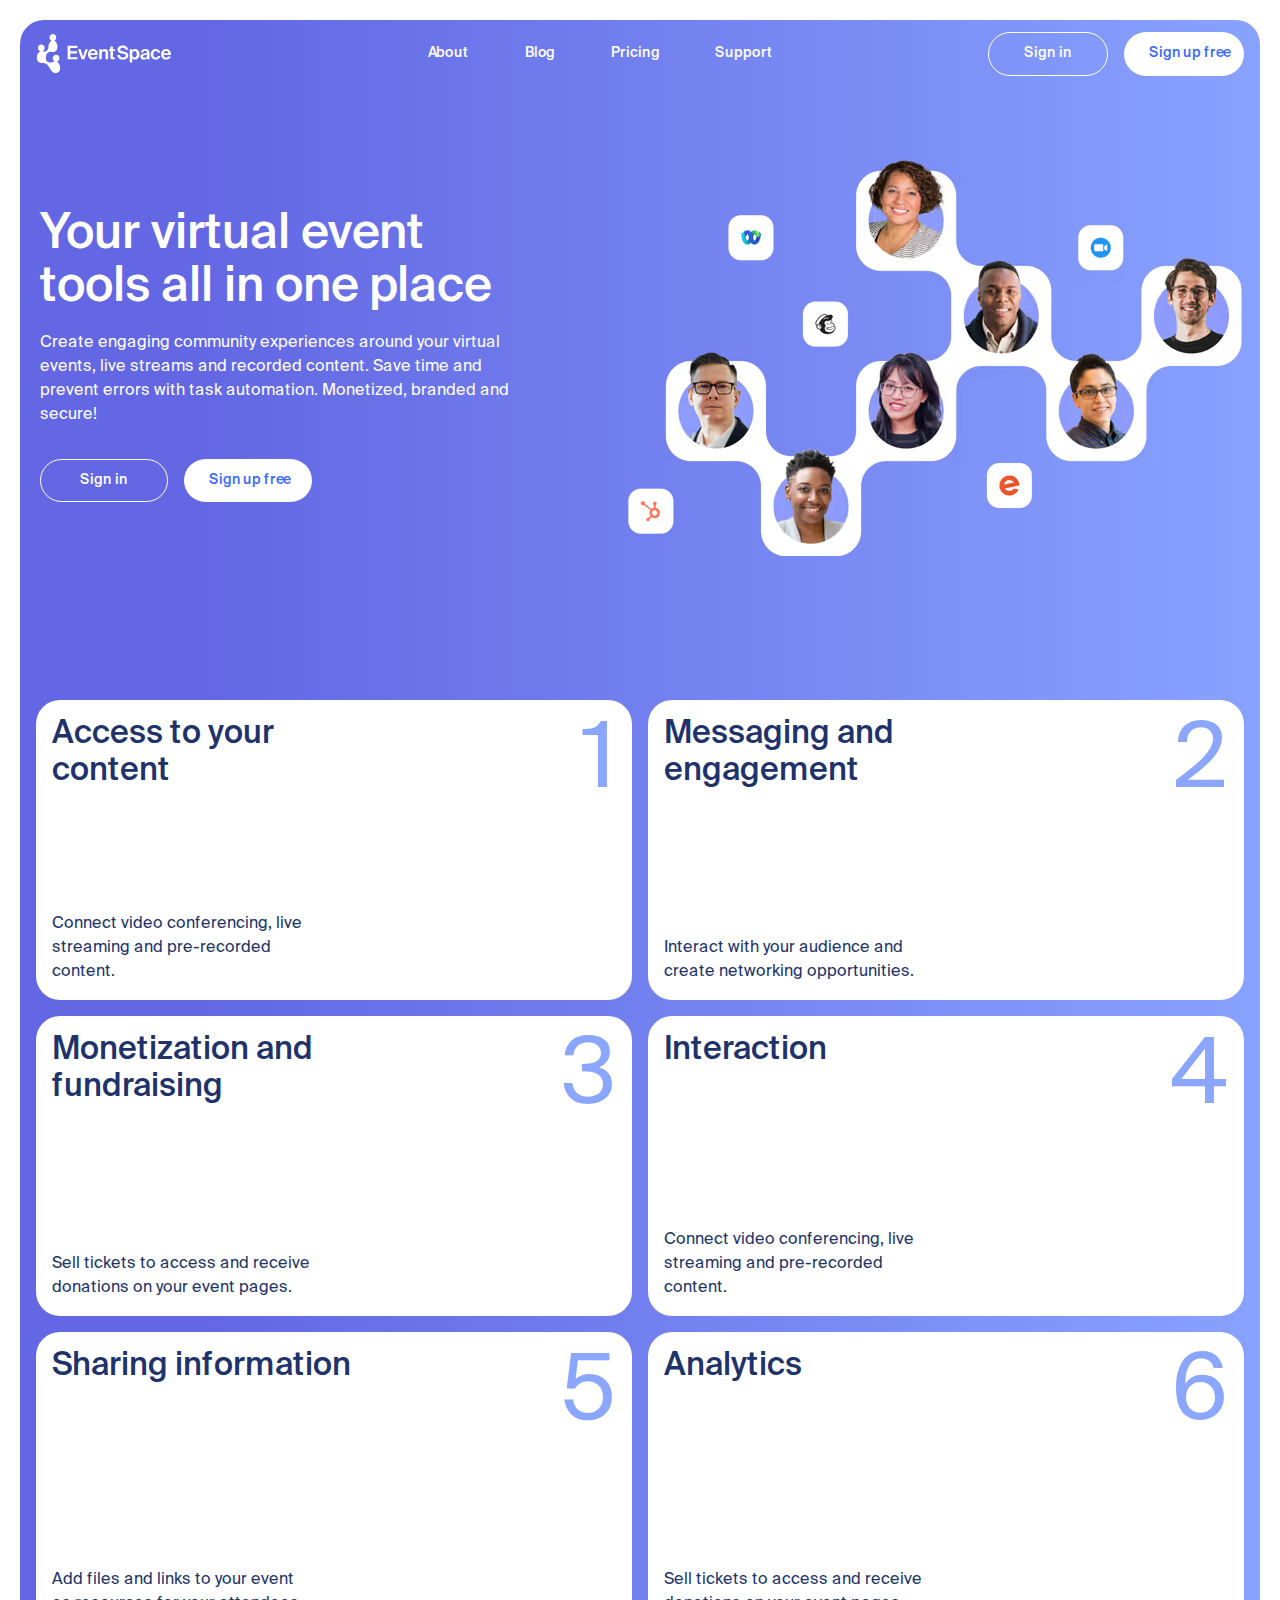
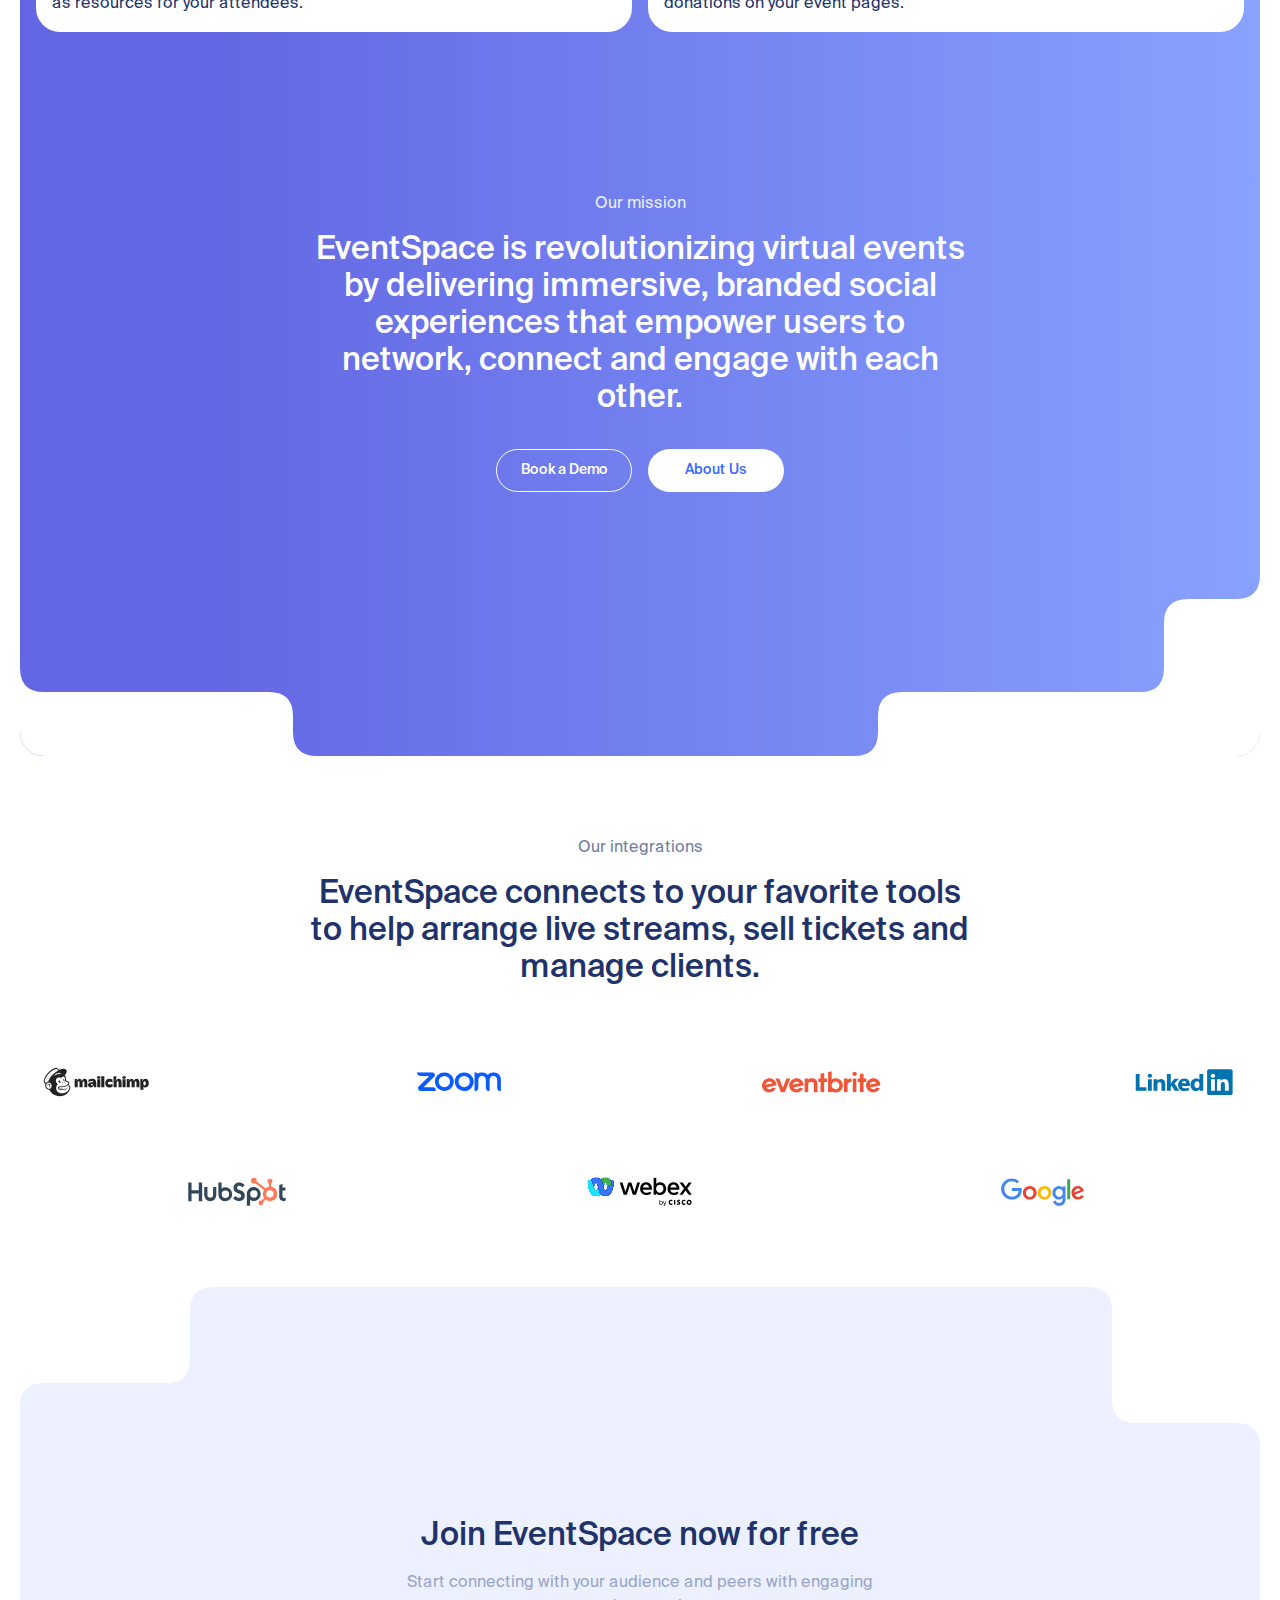
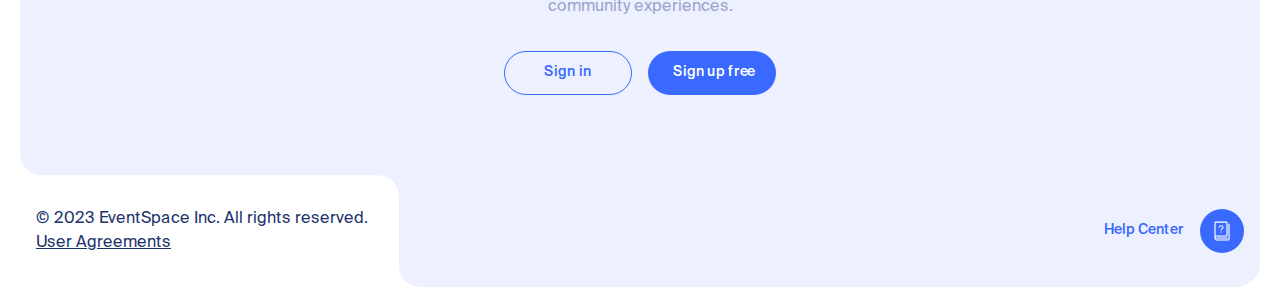
==== index.html @ 773ed02d "fixes home page" ====
<!DOCTYPE html><html lang="en"><head><meta charset="UTF-8"><meta name="viewport" content="width=device-width,initial-scale=1"><link rel="stylesheet" href="./style.css"><title>EventSpace</title></head><body><div class="md:p-5"><div data-burger="true" class="fixed left-0 top-0 hidden h-full w-full flex-col overflow-auto bg-bg-white"><div class="flex shrink-0 items-center justify-between p-4"><img src="../assets/logo-blue-Y3JVB7RA.svg?url" alt="EventSpace" class="w-[8.5rem]"><div class="cursor-pointer p-1" data-close-burger="true"><img src="../assets/close-5PEPI26M.svg?url" alt="Close menu" class="h-6 w-6"></div></div><div class="flex grow flex-col items-center justify-center gap-12 px-4 py-10"><a href="/about" class="h3">About</a><a href="https://blog.eventspace.com/" class="h3">Blog</a><div class="h3">Pricing</div><a href="https://support.eventspace.com/" class="h3">Support</a></div><div class="flex flex-col items-center gap-6 px-4 py-8"><div class="text-center"><div>© 2023 EventSpace Inc. All rights reserved.</div><a href="/termsofservice" class="link">User Agreements</a></div><a href="https://support.eventspace.com/" class="button flex cursor-pointer items-center gap-4 text-accent hover:text-accent-hovered active:text-accent-pressed"><div>Help Center</div><div class="rounded-full bg-current p-3"><img src="../assets/book-OK4VGLYW.svg?url" alt="Book Icon" class="h-5 w-5"></div></a></div></div><div class="overflow-hidden md:rounded-3xl"><div class="home-gradient md:pt-3"><div class="flex items-center justify-between p-4 md:py-0"><a href="/" class="mr-10 shrink-0"><img src="../assets/logo-NUBNZXGK.svg?url" alt="EventSpace" class="w-[8.5rem]"></a><div class="cursor-pointer p-1 md:hidden" data-open-burger="true"><svg xmlns="http://www.w3.org/2000/svg" fill="none" viewBox="0 0 24 24" class="h-6 w-6 text-text-contrast"><path fill="currentColor" d="M21 4.5H3V6h18V4.5ZM21 18H3v1.5h18V18Zm0-6.75H3v1.5h18v-1.5Z"></path></svg></div><div class="m-auto hidden items-center gap-10 md:flex"><a href="/about" class="button block cursor-pointer p-2 transition-colors text-text-contrast hover:text-text-contrast-hovered">About</a><a href="https://blog.eventspace.com/" class="button block cursor-pointer p-2 transition-colors text-text-contrast hover:text-text-contrast-hovered">Blog</a><a class="button block cursor-pointer p-2 transition-colors text-text-contrast hover:text-text-contrast-hovered">Pricing</a><a href="https://support.eventspace.com/" class="button block cursor-pointer p-2 transition-colors text-text-contrast hover:text-text-contrast-hovered">Support</a></div><div class="ml-auto hidden gap-4 sm:ml-0 md:flex"><a href="/auth/sign_in" class="button inline-block cursor-pointer whitespace-nowrap rounded-full border border-solid px-6 py-3 text-center transition-colors border-bg-white text-text-contrast hover:bg-bg-blue-hovered hover:text-accent-hovered active:bg-bg-blue-light w-[120px]"><span>Sign in</span></a><a href="/auth/sign_up" class="button inline-block cursor-pointer whitespace-nowrap rounded-full border border-solid px-6 py-3 text-center transition-colors border-transparent bg-text-contrast text-accent hover:bg-bg-blue-hovered hover:text-accent-hovered active:bg-bg-blue-light w-[120px]"><span>Sign up free</span></a></div></div><div class="lg:jus mb-16 mt-8 flex flex-col-reverse justify-between gap-8 md:mb-16 md:mt-20 md:flex-row md:items-center md:gap-4 xl:justify-center xl:gap-12 xl:px-[7.5rem]"><div class="w-full shrink-0 space-y-8 px-4 sm:w-[38rem] md:w-[31rem] md:pl-5 md:pr-0 lg:w-[32.25rem]"><div class="space-y-4 text-text-contrast"><h1 class="h1">Your virtual event tools all in one place</h1><div>Create engaging community experiences around your virtual events, live streams and recorded content. Save time and prevent errors with task automation. Monetized, branded and secure!</div></div><div class="flex gap-4"><a href="/auth/sign_in" class="button inline-block cursor-pointer whitespace-nowrap rounded-full border border-solid px-6 py-3 text-center transition-colors border-bg-white text-text-contrast hover:bg-bg-blue-hovered hover:text-accent-hovered active:bg-bg-blue-light w-32"><span>Sign in</span></a><a href="/auth/sign_up" class="button inline-block cursor-pointer whitespace-nowrap rounded-full border border-solid px-6 py-3 text-center transition-colors border-transparent bg-text-contrast text-accent hover:bg-bg-blue-hovered hover:text-accent-hovered active:bg-bg-blue-light w-32"><span>Sign up free</span></a></div></div><div class="flex justify-center sm:justify-start sm:px-4 lg:px-0"><picture class="block h-[21.5rem] w-[33.25rem] shrink-0 sm:h-[25rem] sm:w-[38.6rem] md:w-[38.625rem] lg:h-[40rem] lg:w-[61.25rem] lg:shrink-0"><source srcset="../assets/hero.532-RDFWJT5C.avif, ../assets/hero.1064-MDRLAFNH.avif 2x, ../assets/hero.1596-7SMJRAV7.avif 3x" type="image/avif" media="(max-width: 768px)"><source srcset="../assets/hero.618-BKF2PE45.avif, ../assets/hero.1236-H2AKDWWL.avif 2x, ../assets/hero.1854-3YM47U47.avif 3x" type="image/avif" media="(max-width: 1440px)"><source srcset="../assets/hero.989-VUVCHC65.avif, ../assets/hero.1978-QGRTCZ5C.avif 2x, ../assets/hero.2967-PBS33DA3.avif 3x" type="image/avif"><img src="../assets/hero-TVHKFWIS.png" class="h-full w-full object-cover" alt="Home Hero Image"></picture></div></div><div class="flex gap-4 overflow-auto px-4 py-8 md:grid md:grid-cols-features md:py-20 lg:grid-cols-3 xl:m-auto xl:w-[102.5rem]"><div class="flex h-[15rem] w-[20rem] shrink-0 flex-col rounded-3xl bg-bg-white p-4 md:h-[18.75rem] md:w-full"><div class="flex"><h3 class="h3 w-[12.5rem] md:w-[20rem]">Access to your content</h3><div class="ml-auto text-right text-[5rem] leading-[100%] text-bg-blue md:text-[5.75rem]">1</div></div><div class="mt-auto w-[260px] shrink-0 text-text-accent">Connect video conferencing, live streaming and pre-recorded content.</div></div><div class="flex h-[15rem] w-[20rem] shrink-0 flex-col rounded-3xl bg-bg-white p-4 md:h-[18.75rem] md:w-full"><div class="flex"><h3 class="h3 w-[12.5rem] md:w-[20rem]">Messaging and engagement</h3><div class="ml-auto text-right text-[5rem] leading-[100%] text-bg-blue md:text-[5.75rem]">2</div></div><div class="mt-auto w-[260px] shrink-0 text-text-accent">Interact with your audience and create networking opportunities.</div></div><div class="flex h-[15rem] w-[20rem] shrink-0 flex-col rounded-3xl bg-bg-white p-4 md:h-[18.75rem] md:w-full"><div class="flex"><h3 class="h3 w-[12.5rem] md:w-[20rem]">Monetization and fundraising</h3><div class="ml-auto text-right text-[5rem] leading-[100%] text-bg-blue md:text-[5.75rem]">3</div></div><div class="mt-auto w-[260px] shrink-0 text-text-accent">Sell tickets to access and receive donations on your event pages.</div></div><div class="flex h-[15rem] w-[20rem] shrink-0 flex-col rounded-3xl bg-bg-white p-4 md:h-[18.75rem] md:w-full"><div class="flex"><h3 class="h3 w-[12.5rem] md:w-[20rem]">Interaction</h3><div class="ml-auto text-right text-[5rem] leading-[100%] text-bg-blue md:text-[5.75rem]">4</div></div><div class="mt-auto w-[260px] shrink-0 text-text-accent">Connect video conferencing, live streaming and pre-recorded content.</div></div><div class="flex h-[15rem] w-[20rem] shrink-0 flex-col rounded-3xl bg-bg-white p-4 md:h-[18.75rem] md:w-full"><div class="flex"><h3 class="h3 w-[12.5rem] md:w-[20rem]">Sharing information</h3><div class="ml-auto text-right text-[5rem] leading-[100%] text-bg-blue md:text-[5.75rem]">5</div></div><div class="mt-auto w-[260px] shrink-0 text-text-accent">Add files and links to your event as resources for your attendees.</div></div><div class="flex h-[15rem] w-[20rem] shrink-0 flex-col rounded-3xl bg-bg-white p-4 md:h-[18.75rem] md:w-full"><div class="flex"><h3 class="h3 w-[12.5rem] md:w-[20rem]">Analytics</h3><div class="ml-auto text-right text-[5rem] leading-[100%] text-bg-blue md:text-[5.75rem]">6</div></div><div class="mt-auto w-[260px] shrink-0 text-text-accent">Sell tickets to access and receive donations on your event pages.</div></div></div><div class="flex flex-col items-center justify-center gap-8 px-4 py-16 md:py-20"><div class="space-y-4 text-center sm:w-[32rem] md:w-[41.5rem]"><div class="text-bg-blue-light">Our mission</div><h3 class="h3 text-text-contrast">EventSpace is revolutionizing virtual events by delivering immersive, branded social experiences that empower users to network, connect and engage with each other.</h3></div><div class="flex justify-center"><div class="flex gap-4"><div data-calendly="https://calendly.com/d/zgt-qmy-9vr/eventspace-com-demo-and-services-meeting"><a class="button inline-block cursor-pointer whitespace-nowrap rounded-full border border-solid px-6 py-3 text-center transition-colors border-bg-white text-text-contrast hover:bg-bg-blue-hovered hover:text-accent-hovered active:bg-bg-blue-light w-[8.5rem]"><span>Book a Demo</span></a></div><a class="button inline-block cursor-pointer whitespace-nowrap rounded-full border border-solid px-6 py-3 text-center transition-colors border-transparent bg-text-contrast text-accent hover:bg-bg-blue-hovered hover:text-accent-hovered active:bg-bg-blue-light w-[8.5rem]"><span>About Us</span></a></div></div></div></div><div class="home-gradient relative h-[5.5rem] md:h-[11.5rem]"><svg xmlns="http://www.w3.org/2000/svg" class="absolute bottom-0 left-0 h-[72px] w-[87px] md:hidden"><path fill="#fff" d="M 0 0 q 0 24 24 24 h 15 q 24 0 24 24 q 0 24 24 24 H 0"></path></svg><svg xmlns="http://www.w3.org/2000/svg" class="absolute bottom-0 right-0 h-[72px] w-[172px] md:hidden"><path fill="#fff" d="M 172 0 q 0 24 -24 24 h -100 q -24 0 -24 24 q 0 24 -24 24 H 172"></path></svg><svg xmlns="http://www.w3.org/2000/svg" class="absolute bottom-0 left-0 hidden h-[88px] w-[297px] md:block"><path fill="#fff" d="M 0 0 q 0 24 24 24 h 225 q 24 0 24 24 v 16 q 0 24 24 24 H 0"></path></svg><svg xmlns="http://www.w3.org/2000/svg" class="absolute bottom-0 right-0 hidden h-[181px] w-[406px] md:block"><path fill="#fff" d="M 406 0 q 0 24 -24 24 h -48 q -24 0 -24 24 v 45 q 0 24 -24 24 h -238 q -24 0 -24 24 v 16 q 0 24 -24 24 h 406"></path></svg></div></div><div class="md:py-30 flex flex-col items-center gap-16 px-4 py-20 md:gap-20"><div class="flex flex-col justify-center gap-4 text-center sm:w-[32rem] md:w-[41.5rem]"><div class="text-text-secondary">Our integrations</div><h3 class="h3">EventSpace connects to your favorite tools to help arrange live streams, sell tickets and manage clients.</h3></div><div class="hidden w-full space-y-20 sm:block xl:w-[102.5rem]"><div class="flex justify-between"><img src="../assets/mailchimp-7J7BNFJQ.svg?url" alt="mailchimp" class="flex w-[7.5rem] items-center justify-center"><img src="../assets/zoom-HAIT5KG4.svg?url" alt="zoom" class="flex w-[7.5rem] items-center justify-center"><img src="../assets/eventbrite-52MYT3Y3.svg?url" alt="eventbrite" class="flex w-[7.5rem] items-center justify-center"><img src="../assets/linkedin-QTBX5GY5.svg?url" alt="linkedin" class="flex w-[7.5rem] items-center justify-center"></div><div class="flex justify-around"><img src="../assets/hubspot-4JWGWJDO.svg?url" alt="hubspot" class="flex w-[7.5rem] items-center justify-center"><img src="../assets/webex-VOJPN4OQ.svg?url" alt="webex" class="flex w-[7.5rem] items-center justify-center"><img src="../assets/google-NH6ZJ5H3.svg?url" alt="google" class="flex w-[7.5rem] items-center justify-center"></div></div><div class="grid w-full grid-cols-2 justify-items-center gap-y-14 sm:hidden"><img src="../assets/mailchimp-7J7BNFJQ.svg?url" alt="mailchimp" class="flex w-[7.5rem] items-center justify-center"><img src="../assets/zoom-HAIT5KG4.svg?url" alt="zoom" class="flex w-[7.5rem] items-center justify-center"><img src="../assets/eventbrite-52MYT3Y3.svg?url" alt="eventbrite" class="flex w-[7.5rem] items-center justify-center"><img src="../assets/linkedin-QTBX5GY5.svg?url" alt="linkedin" class="flex w-[7.5rem] items-center justify-center"><img src="../assets/hubspot-4JWGWJDO.svg?url" alt="hubspot" class="flex w-[7.5rem] items-center justify-center"><img src="../assets/webex-VOJPN4OQ.svg?url" alt="webex" class="flex w-[7.5rem] items-center justify-center"><img src="../assets/google-NH6ZJ5H3.svg?url" alt="google" class="flex w-[7.5rem] items-center justify-center col-span-2"></div></div><div class="relative bg-bg-blue-light md:rounded-3xl"><div class="relative h-[5.5rem] md:h-[9.4375rem]"><svg xmlns="http://www.w3.org/2000/svg" class="absolute left-0 top-0 h-[75px] w-[157px] md:hidden"><path fill="#fff" d="M 0 0 v 75 q 0 -24 24 -24 h 85 q 24 0 24 -24 v -3 q 0 -24 24 -24"></path></svg><svg xmlns="http://www.w3.org/2000/svg" class="absolute right-0 top-0 h-[75px] w-[77px] md:hidden"><path fill="#fff" d="M 0 0 q 24 0 24 24 v 3 q 0 24 24 24 h 5 q 24 0 24 24 V 0"></path></svg><svg xmlns="http://www.w3.org/2000/svg" class="absolute right-0 top-0 hidden h-[160px] w-[172px] md:block"><path fill="#fff" d="M 0 0 q 24 0 24 24 v 88 q 0 24 24 24 h 100 q 24 0 24 24 L 172 0"></path></svg><svg xmlns="http://www.w3.org/2000/svg" class="absolute left-0 top-0 hidden h-[120px] w-[194px] md:block"><path fill="#fff" d="M 0 0 v 120 q 0 -24 24 -24 h 122 q 24 0 24 -24 v -48 q 0 -24 24 -24"></path></svg></div><div class="relative z-10"><div class="flex flex-col items-center justify-center gap-8 px-4 py-16 md:py-20"><div class="flex flex-col items-center gap-4 text-center md:w-[32.25rem]"><div class="h2 md:h3 w-[17rem] md:w-fit">Join EventSpace now for free</div><div class="w-[21.4375rem] text-text-tertiary md:w-fit">Start connecting with your audience and peers with engaging community experiences.</div></div><div class="flex justify-center gap-4"><a href="/auth/sign_in" class="button inline-block cursor-pointer whitespace-nowrap rounded-full border border-solid px-6 py-3 text-center transition-colors border-accent text-accent hover:bg-accent-hovered hover:text-text-contrast active:bg-accent-pressed w-32"><span>Sign in</span></a><a href="/auth/sign_up" class="button inline-block cursor-pointer whitespace-nowrap rounded-full border border-solid px-6 py-3 text-center transition-colors border-transparent bg-accent text-text-contrast hover:bg-accent-hovered active:bg-accent-pressed w-32"><span>Sign up free</span></a></div></div><div class="flex flex-col items-center justify-between gap-6 px-4 py-8 md:flex-row"><div class="text-center md:text-left"><div>© 2023 EventSpace Inc. All rights reserved.</div><a href="/termsofservice" class="link">User Agreements</a></div><a href="https://support.eventspace.com/" class="button flex cursor-pointer items-center gap-4 text-accent hover:text-accent-hovered active:text-accent-pressed"><div>Help Center</div><div class="rounded-full bg-current p-3"><img src="../assets/book-OK4VGLYW.svg?url" alt="Book Icon" class="h-5 w-5"></div></a></div></div><svg xmlns="http://www.w3.org/2000/svg" class="absolute bottom-0 left-0 hidden h-[136px] w-[403px] md:block"><path fill="#fff" d="M 0 0 q 0 24 24 24 h 331 q 24 0 24 24 v 64 q 0 24 24 24 L 0 136"></path></svg></div></div><script src="./core.js" defer="defer"></script><link href="https://assets.calendly.com/assets/external/widget.css" rel="stylesheet"><script src="https://assets.calendly.com/assets/external/widget.js" type="text/javascript" async></script></body></html>
---- style.css ----
@font-face{font-family:SuisseIntl;font-weight:400;src:url(./assets/SuisseIntl-Regular-HW4ZWWRT.woff2)}@font-face{font-family:SuisseIntl;font-weight:500;src:url(./assets/SuisseIntl-Medium-ER6Q7K6V.woff2)}*,:before,:after{box-sizing:border-box;border-width:0;border-style:solid;border-color:currentColor}:before,:after{--tw-content: ""}html{line-height:1.5;-webkit-text-size-adjust:100%;-moz-tab-size:4;-o-tab-size:4;tab-size:4;font-family:ui-sans-serif,system-ui,-apple-system,BlinkMacSystemFont,Segoe UI,Roboto,Helvetica Neue,Arial,Noto Sans,sans-serif,"Apple Color Emoji","Segoe UI Emoji",Segoe UI Symbol,"Noto Color Emoji";font-feature-settings:normal;font-variation-settings:normal}body{margin:0;line-height:inherit}hr{height:0;color:inherit;border-top-width:1px}abbr:where([title]){-webkit-text-decoration:underline dotted;text-decoration:underline dotted}h1,h2,h3,h4,h5,h6{font-size:inherit;font-weight:inherit}a{color:inherit;text-decoration:inherit}b,strong{font-weight:bolder}code,kbd,samp,pre{font-family:ui-monospace,SFMono-Regular,Menlo,Monaco,Consolas,Liberation Mono,Courier New,monospace;font-size:1em}small{font-size:80%}sub,sup{font-size:75%;line-height:0;position:relative;vertical-align:baseline}sub{bottom:-.25em}sup{top:-.5em}table{text-indent:0;border-color:inherit;border-collapse:collapse}button,input,optgroup,select,textarea{font-family:inherit;font-size:100%;font-weight:inherit;line-height:inherit;color:inherit;margin:0;padding:0}button,select{text-transform:none}button,[type=button],[type=reset],[type=submit]{-webkit-appearance:button;background-color:transparent;background-image:none}:-moz-focusring{outline:auto}:-moz-ui-invalid{box-shadow:none}progress{vertical-align:baseline}::-webkit-inner-spin-button,::-webkit-outer-spin-button{height:auto}[type=search]{-webkit-appearance:textfield;outline-offset:-2px}::-webkit-search-decoration{-webkit-appearance:none}::-webkit-file-upload-button{-webkit-appearance:button;font:inherit}summary{display:list-item}blockquote,dl,dd,h1,h2,h3,h4,h5,h6,hr,figure,p,pre{margin:0}fieldset{margin:0;padding:0}legend{padding:0}ol,ul,menu{list-style:none;margin:0;padding:0}textarea{resize:vertical}input::-moz-placeholder,textarea::-moz-placeholder{opacity:1;color:#9ca3af}input::placeholder,textarea::placeholder{opacity:1;color:#9ca3af}button,[role=button]{cursor:pointer}:disabled{cursor:default}img,svg,video,canvas,audio,iframe,embed,object{display:block;vertical-align:middle}img,video{max-width:100%;height:auto}[hidden]{display:none}html{font-size:16px}body{font-family:SuisseIntl,sans-serif;font-size:1rem;font-weight:400;line-height:1.5rem;--tw-text-opacity: 1;color:rgb(32 50 106 / var(--tw-text-opacity))}.h1,.h2,.h3,.h4{font-weight:500}.h1{font-size:2rem;line-height:2.3125rem}@media (min-width: 1024px){.h1{font-size:3rem;line-height:3.3125rem}}.h2{font-size:1.75rem;line-height:2.125rem}@media (min-width: 1024px){.h2{font-size:2.5rem;line-height:2.75rem}}.h3{font-size:1.25rem;line-height:1.625rem}@media (min-width: 1024px){.h3{font-size:2rem;line-height:2.3125rem}}.h4{font-size:1.125rem;line-height:1.5625rem}@media (min-width: 1024px){.h4{font-size:1.5rem;line-height:2rem}}.link{text-decoration-line:underline}*,:before,:after{--tw-border-spacing-x: 0;--tw-border-spacing-y: 0;--tw-translate-x: 0;--tw-translate-y: 0;--tw-rotate: 0;--tw-skew-x: 0;--tw-skew-y: 0;--tw-scale-x: 1;--tw-scale-y: 1;--tw-pan-x: ;--tw-pan-y: ;--tw-pinch-zoom: ;--tw-scroll-snap-strictness: proximity;--tw-gradient-from-position: ;--tw-gradient-via-position: ;--tw-gradient-to-position: ;--tw-ordinal: ;--tw-slashed-zero: ;--tw-numeric-figure: ;--tw-numeric-spacing: ;--tw-numeric-fraction: ;--tw-ring-inset: ;--tw-ring-offset-width: 0px;--tw-ring-offset-color: #fff;--tw-ring-color: rgb(59 130 246 / .5);--tw-ring-offset-shadow: 0 0 #0000;--tw-ring-shadow: 0 0 #0000;--tw-shadow: 0 0 #0000;--tw-shadow-colored: 0 0 #0000;--tw-blur: ;--tw-brightness: ;--tw-contrast: ;--tw-grayscale: ;--tw-hue-rotate: ;--tw-invert: ;--tw-saturate: ;--tw-sepia: ;--tw-drop-shadow: ;--tw-backdrop-blur: ;--tw-backdrop-brightness: ;--tw-backdrop-contrast: ;--tw-backdrop-grayscale: ;--tw-backdrop-hue-rotate: ;--tw-backdrop-invert: ;--tw-backdrop-opacity: ;--tw-backdrop-saturate: ;--tw-backdrop-sepia: }::backdrop{--tw-border-spacing-x: 0;--tw-border-spacing-y: 0;--tw-translate-x: 0;--tw-translate-y: 0;--tw-rotate: 0;--tw-skew-x: 0;--tw-skew-y: 0;--tw-scale-x: 1;--tw-scale-y: 1;--tw-pan-x: ;--tw-pan-y: ;--tw-pinch-zoom: ;--tw-scroll-snap-strictness: proximity;--tw-gradient-from-position: ;--tw-gradient-via-position: ;--tw-gradient-to-position: ;--tw-ordinal: ;--tw-slashed-zero: ;--tw-numeric-figure: ;--tw-numeric-spacing: ;--tw-numeric-fraction: ;--tw-ring-inset: ;--tw-ring-offset-width: 0px;--tw-ring-offset-color: #fff;--tw-ring-color: rgb(59 130 246 / .5);--tw-ring-offset-shadow: 0 0 #0000;--tw-ring-shadow: 0 0 #0000;--tw-shadow: 0 0 #0000;--tw-shadow-colored: 0 0 #0000;--tw-blur: ;--tw-brightness: ;--tw-contrast: ;--tw-grayscale: ;--tw-hue-rotate: ;--tw-invert: ;--tw-saturate: ;--tw-sepia: ;--tw-drop-shadow: ;--tw-backdrop-blur: ;--tw-backdrop-brightness: ;--tw-backdrop-contrast: ;--tw-backdrop-grayscale: ;--tw-backdrop-hue-rotate: ;--tw-backdrop-invert: ;--tw-backdrop-opacity: ;--tw-backdrop-saturate: ;--tw-backdrop-sepia: }.fixed{position:fixed}.absolute{position:absolute}.relative{position:relative}.bottom-0{bottom:0}.left-0{left:0}.right-0{right:0}.top-0{top:0}.z-10{z-index:10}.col-span-2{grid-column:span 2 / span 2}.m-auto{margin:auto}.mx-auto{margin-left:auto;margin-right:auto}.mb-16{margin-bottom:4rem}.ml-auto{margin-left:auto}.mr-10{margin-right:2.5rem}.mt-8{margin-top:2rem}.mt-auto{margin-top:auto}.block{display:block}.inline-block{display:inline-block}.flex{display:flex}.grid{display:grid}.hidden{display:none}.h-5{height:1.25rem}.h-6{height:1.5rem}.h-\[120px\]{height:120px}.h-\[136px\]{height:136px}.h-\[15rem\]{height:15rem}.h-\[160px\]{height:160px}.h-\[181px\]{height:181px}.h-\[21\.5rem\]{height:21.5rem}.h-\[5\.5rem\]{height:5.5rem}.h-\[72px\]{height:72px}.h-\[75px\]{height:75px}.h-\[88px\]{height:88px}.h-full{height:100%}.w-32{width:8rem}.w-5{width:1.25rem}.w-6{width:1.5rem}.w-\[12\.5rem\]{width:12.5rem}.w-\[120px\]{width:120px}.w-\[157px\]{width:157px}.w-\[172px\]{width:172px}.w-\[17rem\]{width:17rem}.w-\[18\.75rem\]{width:18.75rem}.w-\[194px\]{width:194px}.w-\[20rem\]{width:20rem}.w-\[21\.4375rem\]{width:21.4375rem}.w-\[260px\]{width:260px}.w-\[297px\]{width:297px}.w-\[33\.25rem\]{width:33.25rem}.w-\[403px\]{width:403px}.w-\[406px\]{width:406px}.w-\[7\.5rem\]{width:7.5rem}.w-\[77px\]{width:77px}.w-\[8\.5rem\]{width:8.5rem}.w-\[87px\]{width:87px}.w-fit{width:-moz-fit-content;width:fit-content}.w-full{width:100%}.shrink-0{flex-shrink:0}.grow{flex-grow:1}.cursor-pointer{cursor:pointer}.grid-cols-1{grid-template-columns:repeat(1,minmax(0,1fr))}.grid-cols-2{grid-template-columns:repeat(2,minmax(0,1fr))}.flex-col{flex-direction:column}.flex-col-reverse{flex-direction:column-reverse}.items-center{align-items:center}.justify-center{justify-content:center}.justify-between{justify-content:space-between}.justify-around{justify-content:space-around}.justify-items-center{justify-items:center}.gap-10{gap:2.5rem}.gap-12{gap:3rem}.gap-16{gap:4rem}.gap-4{gap:1rem}.gap-6{gap:1.5rem}.gap-8{gap:2rem}.gap-y-14{row-gap:3.5rem}.gap-y-16{row-gap:4rem}.space-y-16>:not([hidden])~:not([hidden]){--tw-space-y-reverse: 0;margin-top:calc(4rem * calc(1 - var(--tw-space-y-reverse)));margin-bottom:calc(4rem * var(--tw-space-y-reverse))}.space-y-2>:not([hidden])~:not([hidden]){--tw-space-y-reverse: 0;margin-top:calc(.5rem * calc(1 - var(--tw-space-y-reverse)));margin-bottom:calc(.5rem * var(--tw-space-y-reverse))}.space-y-20>:not([hidden])~:not([hidden]){--tw-space-y-reverse: 0;margin-top:calc(5rem * calc(1 - var(--tw-space-y-reverse)));margin-bottom:calc(5rem * var(--tw-space-y-reverse))}.space-y-4>:not([hidden])~:not([hidden]){--tw-space-y-reverse: 0;margin-top:calc(1rem * calc(1 - var(--tw-space-y-reverse)));margin-bottom:calc(1rem * var(--tw-space-y-reverse))}.space-y-8>:not([hidden])~:not([hidden]){--tw-space-y-reverse: 0;margin-top:calc(2rem * calc(1 - var(--tw-space-y-reverse)));margin-bottom:calc(2rem * var(--tw-space-y-reverse))}.overflow-auto{overflow:auto}.overflow-hidden{overflow:hidden}.whitespace-nowrap{white-space:nowrap}.rounded-3xl{border-radius:1.5rem}.rounded-full{border-radius:9999px}.border{border-width:1px}.border-solid{border-style:solid}.border-accent{--tw-border-opacity: 1;border-color:rgb(57 105 255 / var(--tw-border-opacity))}.border-bg-white{--tw-border-opacity: 1;border-color:rgb(255 255 255 / var(--tw-border-opacity))}.border-transparent{border-color:transparent}.bg-accent{--tw-bg-opacity: 1;background-color:rgb(57 105 255 / var(--tw-bg-opacity))}.bg-bg-blue-light{--tw-bg-opacity: 1;background-color:rgb(236 240 255 / var(--tw-bg-opacity))}.bg-bg-white{--tw-bg-opacity: 1;background-color:rgb(255 255 255 / var(--tw-bg-opacity))}.bg-current{background-color:currentColor}.bg-text-contrast{--tw-bg-opacity: 1;background-color:rgb(255 255 255 / var(--tw-bg-opacity))}.object-cover{-o-object-fit:cover;object-fit:cover}.p-1{padding:.25rem}.p-2{padding:.5rem}.p-3{padding:.75rem}.p-4{padding:1rem}.px-4{padding-left:1rem;padding-right:1rem}.px-6{padding-left:1.5rem;padding-right:1.5rem}.py-10{padding-top:2.5rem;padding-bottom:2.5rem}.py-16{padding-top:4rem;padding-bottom:4rem}.py-20{padding-top:5rem;padding-bottom:5rem}.py-3{padding-top:.75rem;padding-bottom:.75rem}.py-8{padding-top:2rem;padding-bottom:2rem}.pb-16{padding-bottom:4rem}.pt-8{padding-top:2rem}.text-center{text-align:center}.text-right{text-align:right}.text-\[5rem\]{font-size:5rem}.leading-\[100\%\]{line-height:100%}.text-accent{--tw-text-opacity: 1;color:rgb(57 105 255 / var(--tw-text-opacity))}.text-bg-blue{--tw-text-opacity: 1;color:rgb(139 166 255 / var(--tw-text-opacity))}.text-bg-blue-light{--tw-text-opacity: 1;color:rgb(236 240 255 / var(--tw-text-opacity))}.text-text-accent{--tw-text-opacity: 1;color:rgb(32 50 106 / var(--tw-text-opacity))}.text-text-contrast{--tw-text-opacity: 1;color:rgb(255 255 255 / var(--tw-text-opacity))}.text-text-secondary{--tw-text-opacity: 1;color:rgb(110 123 166 / var(--tw-text-opacity))}.text-text-tertiary{--tw-text-opacity: 1;color:rgb(153 164 201 / var(--tw-text-opacity))}.transition-colors{transition-property:color,background-color,border-color,text-decoration-color,fill,stroke;transition-timing-function:cubic-bezier(.4,0,.2,1);transition-duration:.15s}.button{font-size:.875rem;font-weight:500;line-height:125%;letter-spacing:-.14px;-webkit-user-select:none;-moz-user-select:none;user-select:none}.home-gradient{--tw-gradient-from: #6367E3 var(--tw-gradient-from-position);--tw-gradient-to: rgb(99 103 227 / 0) var(--tw-gradient-to-position);--tw-gradient-stops: var(--tw-gradient-from), var(--tw-gradient-to);--tw-gradient-from-position: 15%;--tw-gradient-to: #88A2FF var(--tw-gradient-to-position);background-image:linear-gradient(to right,var(--tw-gradient-stops))}@media (min-width: 1024px){.md\:h3{font-weight:500;font-size:1.25rem;line-height:1.625rem}@media (min-width: 1024px){.md\:h3{font-size:2rem;line-height:2.3125rem}}}.hover\:bg-accent-hovered:hover{--tw-bg-opacity: 1;background-color:rgb(21 78 255 / var(--tw-bg-opacity))}.hover\:bg-bg-blue-hovered:hover{--tw-bg-opacity: 1;background-color:rgb(245 246 255 / var(--tw-bg-opacity))}.hover\:text-accent-hovered:hover{--tw-text-opacity: 1;color:rgb(21 78 255 / var(--tw-text-opacity))}.hover\:text-text-accent-hovered:hover{--tw-text-opacity: 1;color:rgb(23 46 119 / var(--tw-text-opacity))}.hover\:text-text-contrast:hover{--tw-text-opacity: 1;color:rgb(255 255 255 / var(--tw-text-opacity))}.hover\:text-text-contrast-hovered:hover{--tw-text-opacity: 1;color:rgb(220 227 255 / var(--tw-text-opacity))}.active\:bg-accent-pressed:active{--tw-bg-opacity: 1;background-color:rgb(0 53 220 / var(--tw-bg-opacity))}.active\:bg-bg-blue-light:active{--tw-bg-opacity: 1;background-color:rgb(236 240 255 / var(--tw-bg-opacity))}.active\:text-accent-pressed:active{--tw-text-opacity: 1;color:rgb(0 53 220 / var(--tw-text-opacity))}@media (min-width: 768px){.sm\:col-span-2{grid-column:span 2 / span 2}.sm\:mx-auto{margin-left:auto;margin-right:auto}.sm\:ml-0{margin-left:0}.sm\:block{display:block}.sm\:hidden{display:none}.sm\:h-\[25rem\]{height:25rem}.sm\:w-\[32rem\]{width:32rem}.sm\:w-\[34\.25rem\]{width:34.25rem}.sm\:w-\[38\.6rem\]{width:38.6rem}.sm\:w-\[38rem\]{width:38rem}.sm\:grid-cols-2{grid-template-columns:repeat(2,minmax(0,1fr))}.sm\:justify-start{justify-content:flex-start}.sm\:px-4{padding-left:1rem;padding-right:1rem}.sm\:px-8{padding-left:2rem;padding-right:2rem}.sm\:py-16{padding-top:4rem;padding-bottom:4rem}}@media (min-width: 1024px){.md\:col-span-1{grid-column:span 1 / span 1}.md\:my-auto{margin-top:auto;margin-bottom:auto}.md\:mb-16{margin-bottom:4rem}.md\:mt-20{margin-top:5rem}.md\:block{display:block}.md\:flex{display:flex}.md\:grid{display:grid}.md\:hidden{display:none}.md\:h-\[11\.5rem\]{height:11.5rem}.md\:h-\[18\.75rem\]{height:18.75rem}.md\:h-\[35\.5rem\]{height:35.5rem}.md\:h-\[9\.4375rem\]{height:9.4375rem}.md\:w-\[20rem\]{width:20rem}.md\:w-\[31rem\]{width:31rem}.md\:w-\[32\.25rem\]{width:32.25rem}.md\:w-\[35rem\]{width:35rem}.md\:w-\[38\.625rem\]{width:38.625rem}.md\:w-\[41\.5rem\]{width:41.5rem}.md\:w-fit{width:-moz-fit-content;width:fit-content}.md\:w-full{width:100%}.md\:grid-cols-3{grid-template-columns:repeat(3,minmax(0,1fr))}.md\:grid-cols-features{grid-template-columns:repeat(auto-fit,minmax(400px,1fr))}.md\:flex-row{flex-direction:row}.md\:flex-row-reverse{flex-direction:row-reverse}.md\:items-center{align-items:center}.md\:justify-between{justify-content:space-between}.md\:gap-10{gap:2.5rem}.md\:gap-20{gap:5rem}.md\:gap-4{gap:1rem}.md\:rounded-3xl{border-radius:1.5rem}.md\:p-5{padding:1.25rem}.md\:py-0{padding-top:0;padding-bottom:0}.md\:py-20{padding-top:5rem;padding-bottom:5rem}.md\:pl-5{padding-left:1.25rem}.md\:pr-0{padding-right:0}.md\:pt-3{padding-top:.75rem}.md\:pt-8{padding-top:2rem}.md\:text-left{text-align:left}.md\:text-\[5\.75rem\]{font-size:5.75rem}}@media (min-width: 1440px){.lg\:mx-auto{margin-left:auto;margin-right:auto}.lg\:h-\[40rem\]{height:40rem}.lg\:w-\[32\.25rem\]{width:32.25rem}.lg\:w-\[50\.875rem\]{width:50.875rem}.lg\:w-\[61\.25rem\]{width:61.25rem}.lg\:w-\[70\.625rem\]{width:70.625rem}.lg\:shrink-0{flex-shrink:0}.lg\:grid-cols-3{grid-template-columns:repeat(3,minmax(0,1fr))}.lg\:gap-\[6\.5rem\]{gap:6.5rem}.lg\:px-0{padding-left:0;padding-right:0}}@media (min-width: 1920px){.xl\:m-auto{margin:auto}.xl\:mx-auto{margin-left:auto;margin-right:auto}.xl\:w-\[102\.5rem\]{width:102.5rem}.xl\:w-\[87\.5rem\]{width:87.5rem}.xl\:justify-center{justify-content:center}.xl\:gap-12{gap:3rem}.xl\:px-\[7\.5rem\]{padding-left:7.5rem;padding-right:7.5rem}}
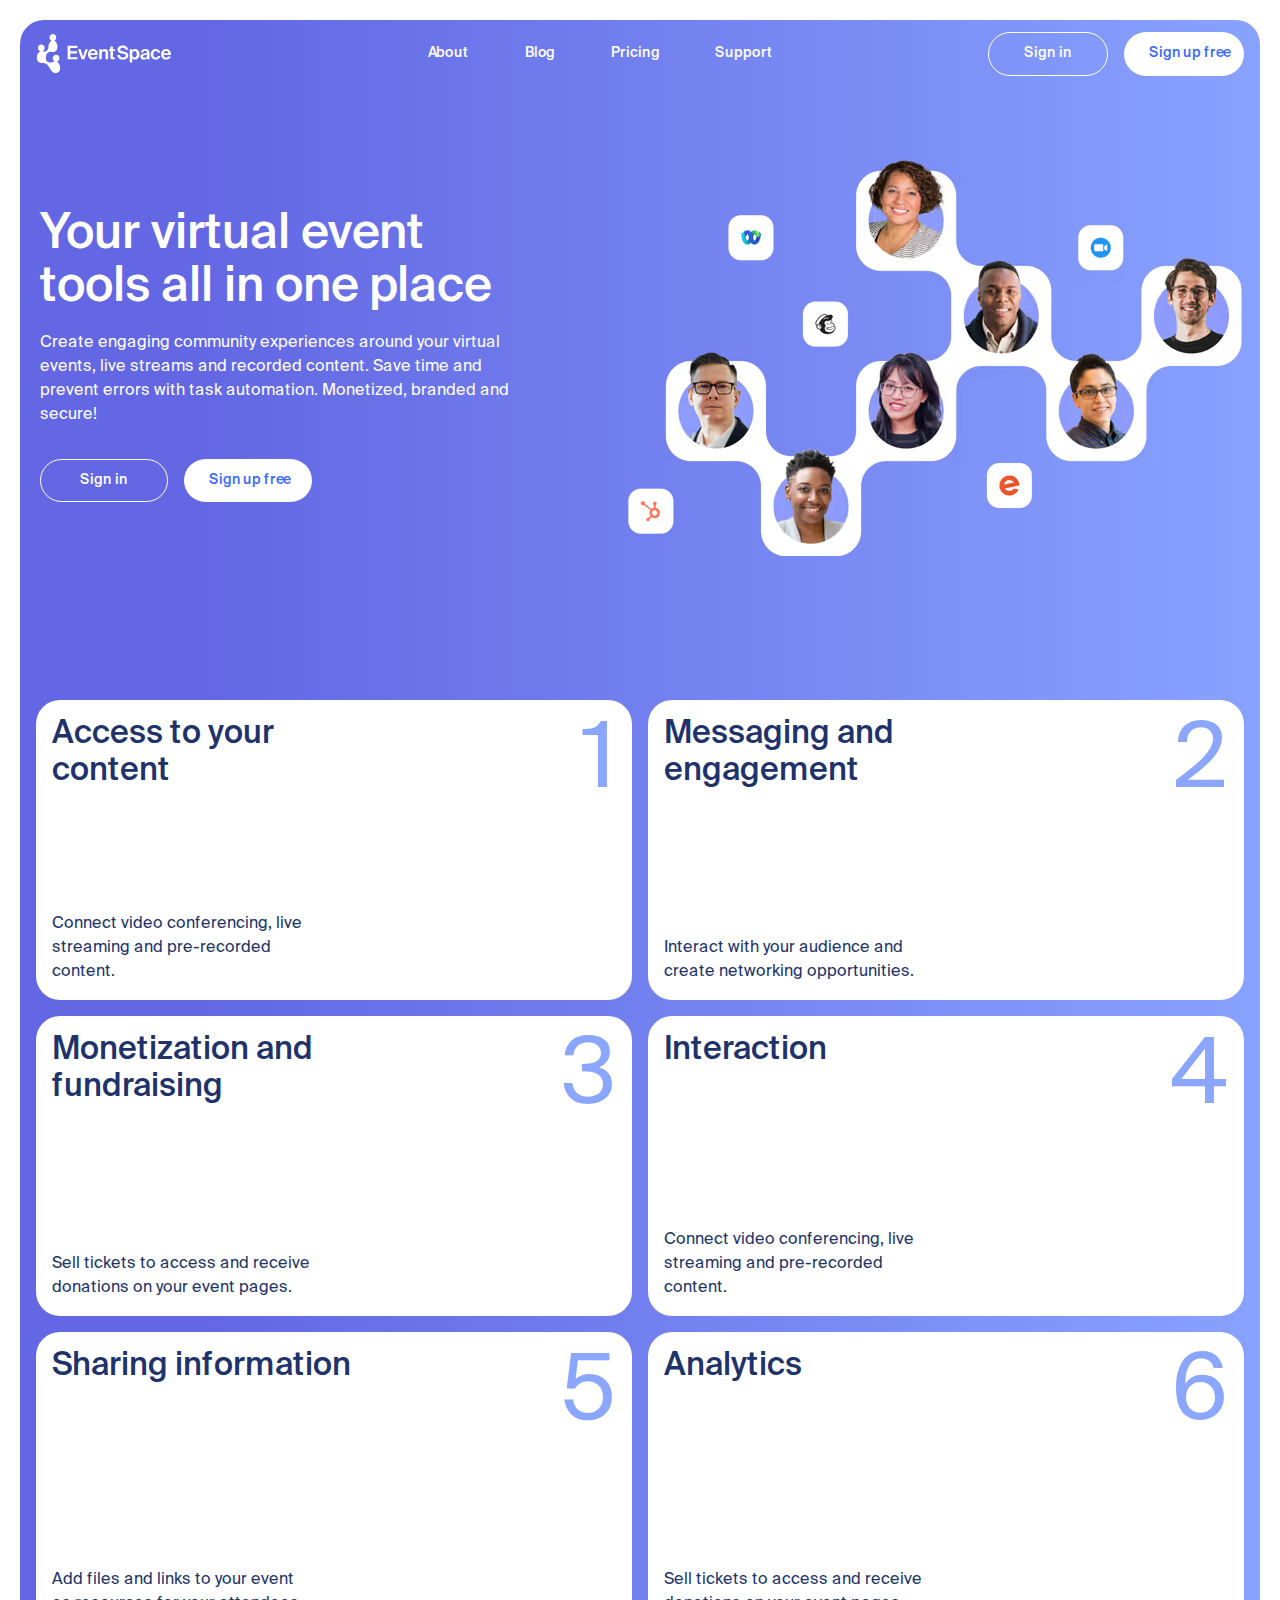
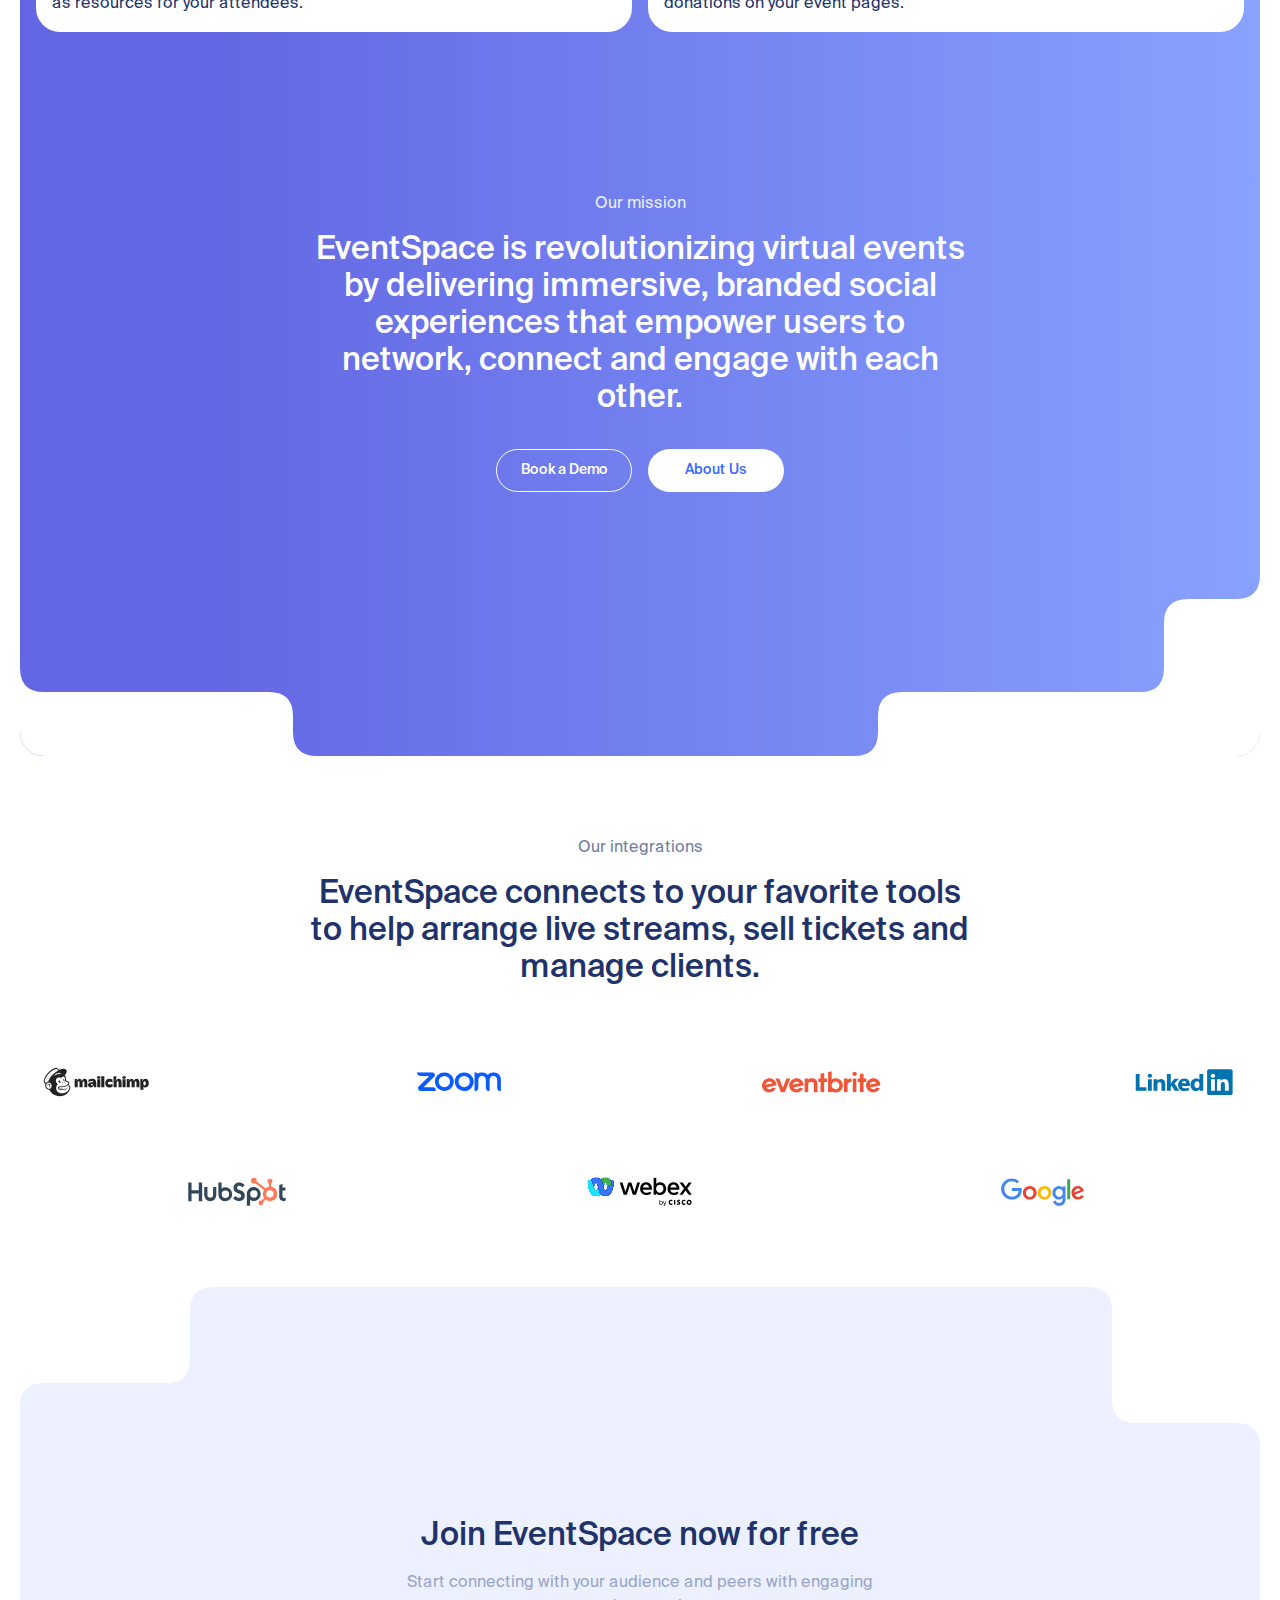
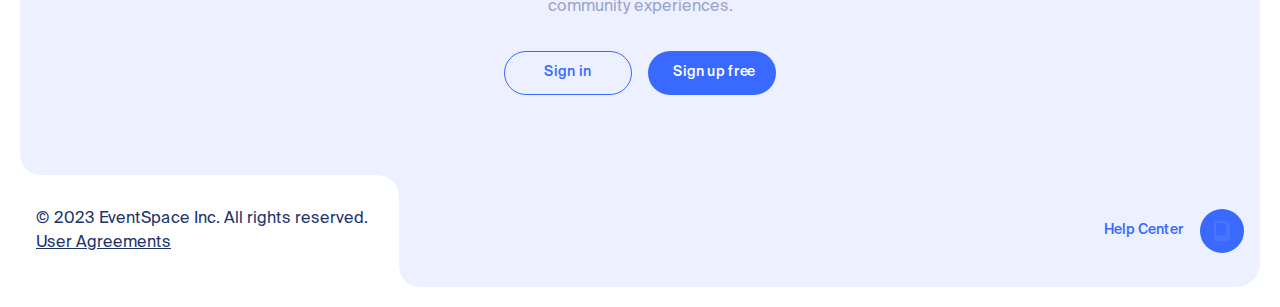
==== commit 4cb0470c: "prices page" ====
--- a/index.html
+++ b/index.html
@@ -1 +1,24 @@
-<!DOCTYPE html><html lang="en"><head><meta charset="UTF-8"><meta name="viewport" content="width=device-width,initial-scale=1"><link rel="stylesheet" href="./style.css"><title>EventSpace</title></head><body><div class="md:p-5"><div data-burger="true" class="fixed left-0 top-0 hidden h-full w-full flex-col overflow-auto bg-bg-white"><div class="flex shrink-0 items-center justify-between p-4"><img src="../assets/logo-blue-Y3JVB7RA.svg?url" alt="EventSpace" class="w-[8.5rem]"><div class="cursor-pointer p-1" data-close-burger="true"><img src="../assets/close-5PEPI26M.svg?url" alt="Close menu" class="h-6 w-6"></div></div><div class="flex grow flex-col items-center justify-center gap-12 px-4 py-10"><a href="/about" class="h3">About</a><a href="https://blog.eventspace.com/" class="h3">Blog</a><div class="h3">Pricing</div><a href="https://support.eventspace.com/" class="h3">Support</a></div><div class="flex flex-col items-center gap-6 px-4 py-8"><div class="text-center"><div>© 2023 EventSpace Inc. All rights reserved.</div><a href="/termsofservice" class="link">User Agreements</a></div><a href="https://support.eventspace.com/" class="button flex cursor-pointer items-center gap-4 text-accent hover:text-accent-hovered active:text-accent-pressed"><div>Help Center</div><div class="rounded-full bg-current p-3"><img src="../assets/book-OK4VGLYW.svg?url" alt="Book Icon" class="h-5 w-5"></div></a></div></div><div class="overflow-hidden md:rounded-3xl"><div class="home-gradient md:pt-3"><div class="flex items-center justify-between p-4 md:py-0"><a href="/" class="mr-10 shrink-0"><img src="../assets/logo-NUBNZXGK.svg?url" alt="EventSpace" class="w-[8.5rem]"></a><div class="cursor-pointer p-1 md:hidden" data-open-burger="true"><svg xmlns="http://www.w3.org/2000/svg" fill="none" viewBox="0 0 24 24" class="h-6 w-6 text-text-contrast"><path fill="currentColor" d="M21 4.5H3V6h18V4.5ZM21 18H3v1.5h18V18Zm0-6.75H3v1.5h18v-1.5Z"></path></svg></div><div class="m-auto hidden items-center gap-10 md:flex"><a href="/about" class="button block cursor-pointer p-2 transition-colors text-text-contrast hover:text-text-contrast-hovered">About</a><a href="https://blog.eventspace.com/" class="button block cursor-pointer p-2 transition-colors text-text-contrast hover:text-text-contrast-hovered">Blog</a><a class="button block cursor-pointer p-2 transition-colors text-text-contrast hover:text-text-contrast-hovered">Pricing</a><a href="https://support.eventspace.com/" class="button block cursor-pointer p-2 transition-colors text-text-contrast hover:text-text-contrast-hovered">Support</a></div><div class="ml-auto hidden gap-4 sm:ml-0 md:flex"><a href="/auth/sign_in" class="button inline-block cursor-pointer whitespace-nowrap rounded-full border border-solid px-6 py-3 text-center transition-colors border-bg-white text-text-contrast hover:bg-bg-blue-hovered hover:text-accent-hovered active:bg-bg-blue-light w-[120px]"><span>Sign in</span></a><a href="/auth/sign_up" class="button inline-block cursor-pointer whitespace-nowrap rounded-full border border-solid px-6 py-3 text-center transition-colors border-transparent bg-text-contrast text-accent hover:bg-bg-blue-hovered hover:text-accent-hovered active:bg-bg-blue-light w-[120px]"><span>Sign up free</span></a></div></div><div class="lg:jus mb-16 mt-8 flex flex-col-reverse justify-between gap-8 md:mb-16 md:mt-20 md:flex-row md:items-center md:gap-4 xl:justify-center xl:gap-12 xl:px-[7.5rem]"><div class="w-full shrink-0 space-y-8 px-4 sm:w-[38rem] md:w-[31rem] md:pl-5 md:pr-0 lg:w-[32.25rem]"><div class="space-y-4 text-text-contrast"><h1 class="h1">Your virtual event tools all in one place</h1><div>Create engaging community experiences around your virtual events, live streams and recorded content. Save time and prevent errors with task automation. Monetized, branded and secure!</div></div><div class="flex gap-4"><a href="/auth/sign_in" class="button inline-block cursor-pointer whitespace-nowrap rounded-full border border-solid px-6 py-3 text-center transition-colors border-bg-white text-text-contrast hover:bg-bg-blue-hovered hover:text-accent-hovered active:bg-bg-blue-light w-32"><span>Sign in</span></a><a href="/auth/sign_up" class="button inline-block cursor-pointer whitespace-nowrap rounded-full border border-solid px-6 py-3 text-center transition-colors border-transparent bg-text-contrast text-accent hover:bg-bg-blue-hovered hover:text-accent-hovered active:bg-bg-blue-light w-32"><span>Sign up free</span></a></div></div><div class="flex justify-center sm:justify-start sm:px-4 lg:px-0"><picture class="block h-[21.5rem] w-[33.25rem] shrink-0 sm:h-[25rem] sm:w-[38.6rem] md:w-[38.625rem] lg:h-[40rem] lg:w-[61.25rem] lg:shrink-0"><source srcset="../assets/hero.532-RDFWJT5C.avif, ../assets/hero.1064-MDRLAFNH.avif 2x, ../assets/hero.1596-7SMJRAV7.avif 3x" type="image/avif" media="(max-width: 768px)"><source srcset="../assets/hero.618-BKF2PE45.avif, ../assets/hero.1236-H2AKDWWL.avif 2x, ../assets/hero.1854-3YM47U47.avif 3x" type="image/avif" media="(max-width: 1440px)"><source srcset="../assets/hero.989-VUVCHC65.avif, ../assets/hero.1978-QGRTCZ5C.avif 2x, ../assets/hero.2967-PBS33DA3.avif 3x" type="image/avif"><img src="../assets/hero-TVHKFWIS.png" class="h-full w-full object-cover" alt="Home Hero Image"></picture></div></div><div class="flex gap-4 overflow-auto px-4 py-8 md:grid md:grid-cols-features md:py-20 lg:grid-cols-3 xl:m-auto xl:w-[102.5rem]"><div class="flex h-[15rem] w-[20rem] shrink-0 flex-col rounded-3xl bg-bg-white p-4 md:h-[18.75rem] md:w-full"><div class="flex"><h3 class="h3 w-[12.5rem] md:w-[20rem]">Access to your content</h3><div class="ml-auto text-right text-[5rem] leading-[100%] text-bg-blue md:text-[5.75rem]">1</div></div><div class="mt-auto w-[260px] shrink-0 text-text-accent">Connect video conferencing, live streaming and pre-recorded content.</div></div><div class="flex h-[15rem] w-[20rem] shrink-0 flex-col rounded-3xl bg-bg-white p-4 md:h-[18.75rem] md:w-full"><div class="flex"><h3 class="h3 w-[12.5rem] md:w-[20rem]">Messaging and engagement</h3><div class="ml-auto text-right text-[5rem] leading-[100%] text-bg-blue md:text-[5.75rem]">2</div></div><div class="mt-auto w-[260px] shrink-0 text-text-accent">Interact with your audience and create networking opportunities.</div></div><div class="flex h-[15rem] w-[20rem] shrink-0 flex-col rounded-3xl bg-bg-white p-4 md:h-[18.75rem] md:w-full"><div class="flex"><h3 class="h3 w-[12.5rem] md:w-[20rem]">Monetization and fundraising</h3><div class="ml-auto text-right text-[5rem] leading-[100%] text-bg-blue md:text-[5.75rem]">3</div></div><div class="mt-auto w-[260px] shrink-0 text-text-accent">Sell tickets to access and receive donations on your event pages.</div></div><div class="flex h-[15rem] w-[20rem] shrink-0 flex-col rounded-3xl bg-bg-white p-4 md:h-[18.75rem] md:w-full"><div class="flex"><h3 class="h3 w-[12.5rem] md:w-[20rem]">Interaction</h3><div class="ml-auto text-right text-[5rem] leading-[100%] text-bg-blue md:text-[5.75rem]">4</div></div><div class="mt-auto w-[260px] shrink-0 text-text-accent">Connect video conferencing, live streaming and pre-recorded content.</div></div><div class="flex h-[15rem] w-[20rem] shrink-0 flex-col rounded-3xl bg-bg-white p-4 md:h-[18.75rem] md:w-full"><div class="flex"><h3 class="h3 w-[12.5rem] md:w-[20rem]">Sharing information</h3><div class="ml-auto text-right text-[5rem] leading-[100%] text-bg-blue md:text-[5.75rem]">5</div></div><div class="mt-auto w-[260px] shrink-0 text-text-accent">Add files and links to your event as resources for your attendees.</div></div><div class="flex h-[15rem] w-[20rem] shrink-0 flex-col rounded-3xl bg-bg-white p-4 md:h-[18.75rem] md:w-full"><div class="flex"><h3 class="h3 w-[12.5rem] md:w-[20rem]">Analytics</h3><div class="ml-auto text-right text-[5rem] leading-[100%] text-bg-blue md:text-[5.75rem]">6</div></div><div class="mt-auto w-[260px] shrink-0 text-text-accent">Sell tickets to access and receive donations on your event pages.</div></div></div><div class="flex flex-col items-center justify-center gap-8 px-4 py-16 md:py-20"><div class="space-y-4 text-center sm:w-[32rem] md:w-[41.5rem]"><div class="text-bg-blue-light">Our mission</div><h3 class="h3 text-text-contrast">EventSpace is revolutionizing virtual events by delivering immersive, branded social experiences that empower users to network, connect and engage with each other.</h3></div><div class="flex justify-center"><div class="flex gap-4"><div data-calendly="https://calendly.com/d/zgt-qmy-9vr/eventspace-com-demo-and-services-meeting"><a class="button inline-block cursor-pointer whitespace-nowrap rounded-full border border-solid px-6 py-3 text-center transition-colors border-bg-white text-text-contrast hover:bg-bg-blue-hovered hover:text-accent-hovered active:bg-bg-blue-light w-[8.5rem]"><span>Book a Demo</span></a></div><a class="button inline-block cursor-pointer whitespace-nowrap rounded-full border border-solid px-6 py-3 text-center transition-colors border-transparent bg-text-contrast text-accent hover:bg-bg-blue-hovered hover:text-accent-hovered active:bg-bg-blue-light w-[8.5rem]"><span>About Us</span></a></div></div></div></div><div class="home-gradient relative h-[5.5rem] md:h-[11.5rem]"><svg xmlns="http://www.w3.org/2000/svg" class="absolute bottom-0 left-0 h-[72px] w-[87px] md:hidden"><path fill="#fff" d="M 0 0 q 0 24 24 24 h 15 q 24 0 24 24 q 0 24 24 24 H 0"></path></svg><svg xmlns="http://www.w3.org/2000/svg" class="absolute bottom-0 right-0 h-[72px] w-[172px] md:hidden"><path fill="#fff" d="M 172 0 q 0 24 -24 24 h -100 q -24 0 -24 24 q 0 24 -24 24 H 172"></path></svg><svg xmlns="http://www.w3.org/2000/svg" class="absolute bottom-0 left-0 hidden h-[88px] w-[297px] md:block"><path fill="#fff" d="M 0 0 q 0 24 24 24 h 225 q 24 0 24 24 v 16 q 0 24 24 24 H 0"></path></svg><svg xmlns="http://www.w3.org/2000/svg" class="absolute bottom-0 right-0 hidden h-[181px] w-[406px] md:block"><path fill="#fff" d="M 406 0 q 0 24 -24 24 h -48 q -24 0 -24 24 v 45 q 0 24 -24 24 h -238 q -24 0 -24 24 v 16 q 0 24 -24 24 h 406"></path></svg></div></div><div class="md:py-30 flex flex-col items-center gap-16 px-4 py-20 md:gap-20"><div class="flex flex-col justify-center gap-4 text-center sm:w-[32rem] md:w-[41.5rem]"><div class="text-text-secondary">Our integrations</div><h3 class="h3">EventSpace connects to your favorite tools to help arrange live streams, sell tickets and manage clients.</h3></div><div class="hidden w-full space-y-20 sm:block xl:w-[102.5rem]"><div class="flex justify-between"><img src="../assets/mailchimp-7J7BNFJQ.svg?url" alt="mailchimp" class="flex w-[7.5rem] items-center justify-center"><img src="../assets/zoom-HAIT5KG4.svg?url" alt="zoom" class="flex w-[7.5rem] items-center justify-center"><img src="../assets/eventbrite-52MYT3Y3.svg?url" alt="eventbrite" class="flex w-[7.5rem] items-center justify-center"><img src="../assets/linkedin-QTBX5GY5.svg?url" alt="linkedin" class="flex w-[7.5rem] items-center justify-center"></div><div class="flex justify-around"><img src="../assets/hubspot-4JWGWJDO.svg?url" alt="hubspot" class="flex w-[7.5rem] items-center justify-center"><img src="../assets/webex-VOJPN4OQ.svg?url" alt="webex" class="flex w-[7.5rem] items-center justify-center"><img src="../assets/google-NH6ZJ5H3.svg?url" alt="google" class="flex w-[7.5rem] items-center justify-center"></div></div><div class="grid w-full grid-cols-2 justify-items-center gap-y-14 sm:hidden"><img src="../assets/mailchimp-7J7BNFJQ.svg?url" alt="mailchimp" class="flex w-[7.5rem] items-center justify-center"><img src="../assets/zoom-HAIT5KG4.svg?url" alt="zoom" class="flex w-[7.5rem] items-center justify-center"><img src="../assets/eventbrite-52MYT3Y3.svg?url" alt="eventbrite" class="flex w-[7.5rem] items-center justify-center"><img src="../assets/linkedin-QTBX5GY5.svg?url" alt="linkedin" class="flex w-[7.5rem] items-center justify-center"><img src="../assets/hubspot-4JWGWJDO.svg?url" alt="hubspot" class="flex w-[7.5rem] items-center justify-center"><img src="../assets/webex-VOJPN4OQ.svg?url" alt="webex" class="flex w-[7.5rem] items-center justify-center"><img src="../assets/google-NH6ZJ5H3.svg?url" alt="google" class="flex w-[7.5rem] items-center justify-center col-span-2"></div></div><div class="relative bg-bg-blue-light md:rounded-3xl"><div class="relative h-[5.5rem] md:h-[9.4375rem]"><svg xmlns="http://www.w3.org/2000/svg" class="absolute left-0 top-0 h-[75px] w-[157px] md:hidden"><path fill="#fff" d="M 0 0 v 75 q 0 -24 24 -24 h 85 q 24 0 24 -24 v -3 q 0 -24 24 -24"></path></svg><svg xmlns="http://www.w3.org/2000/svg" class="absolute right-0 top-0 h-[75px] w-[77px] md:hidden"><path fill="#fff" d="M 0 0 q 24 0 24 24 v 3 q 0 24 24 24 h 5 q 24 0 24 24 V 0"></path></svg><svg xmlns="http://www.w3.org/2000/svg" class="absolute right-0 top-0 hidden h-[160px] w-[172px] md:block"><path fill="#fff" d="M 0 0 q 24 0 24 24 v 88 q 0 24 24 24 h 100 q 24 0 24 24 L 172 0"></path></svg><svg xmlns="http://www.w3.org/2000/svg" class="absolute left-0 top-0 hidden h-[120px] w-[194px] md:block"><path fill="#fff" d="M 0 0 v 120 q 0 -24 24 -24 h 122 q 24 0 24 -24 v -48 q 0 -24 24 -24"></path></svg></div><div class="relative z-10"><div class="flex flex-col items-center justify-center gap-8 px-4 py-16 md:py-20"><div class="flex flex-col items-center gap-4 text-center md:w-[32.25rem]"><div class="h2 md:h3 w-[17rem] md:w-fit">Join EventSpace now for free</div><div class="w-[21.4375rem] text-text-tertiary md:w-fit">Start connecting with your audience and peers with engaging community experiences.</div></div><div class="flex justify-center gap-4"><a href="/auth/sign_in" class="button inline-block cursor-pointer whitespace-nowrap rounded-full border border-solid px-6 py-3 text-center transition-colors border-accent text-accent hover:bg-accent-hovered hover:text-text-contrast active:bg-accent-pressed w-32"><span>Sign in</span></a><a href="/auth/sign_up" class="button inline-block cursor-pointer whitespace-nowrap rounded-full border border-solid px-6 py-3 text-center transition-colors border-transparent bg-accent text-text-contrast hover:bg-accent-hovered active:bg-accent-pressed w-32"><span>Sign up free</span></a></div></div><div class="flex flex-col items-center justify-between gap-6 px-4 py-8 md:flex-row"><div class="text-center md:text-left"><div>© 2023 EventSpace Inc. All rights reserved.</div><a href="/termsofservice" class="link">User Agreements</a></div><a href="https://support.eventspace.com/" class="button flex cursor-pointer items-center gap-4 text-accent hover:text-accent-hovered active:text-accent-pressed"><div>Help Center</div><div class="rounded-full bg-current p-3"><img src="../assets/book-OK4VGLYW.svg?url" alt="Book Icon" class="h-5 w-5"></div></a></div></div><svg xmlns="http://www.w3.org/2000/svg" class="absolute bottom-0 left-0 hidden h-[136px] w-[403px] md:block"><path fill="#fff" d="M 0 0 q 0 24 24 24 h 331 q 24 0 24 24 v 64 q 0 24 24 24 L 0 136"></path></svg></div></div><script src="./core.js" defer="defer"></script><link href="https://assets.calendly.com/assets/external/widget.css" rel="stylesheet"><script src="https://assets.calendly.com/assets/external/widget.js" type="text/javascript" async></script></body></html>+<!DOCTYPE html>
+<html lang="en">
+<head>
+  <meta charset="UTF-8">
+  <meta property="og:type" content="website"/>
+  <meta property="og:title" content="EventSpace"/>
+  <meta property="og:description" content="A virtual events platform for business, education and entertainment."/>
+  <meta property="og:url" content="https://eventspace.com"/>
+  <meta property="og:image" content="https://eventspace.com/favicon.png"/>
+  <meta property="og:locale" content="en_US"/>
+  <meta name="viewport" content="width=device-width, initial-scale=1, viewport-fit=cover"/>
+  <meta name="description"  content="A virtual events platform for business, education and entertainment."/>
+  <link rel="apple-touch-icon" href="https://eventspace.com/logo192.png"/>
+  <title>EventSpace</title>
+
+  <link rel="icon" href="../assets/favicon-WJGPJQ6M.png"/>
+  <link rel="stylesheet" href="/style-PTSD5CK6.css">
+</head>
+<body>
+  <div class="md:p-5"><div data-burger="true" class="fixed left-0 top-0 hidden h-full w-full flex-col overflow-auto bg-bg-white"><div class="flex shrink-0 items-center justify-between p-4"><img src="../assets/logo-blue-Y3JVB7RA.svg?url" alt="EventSpace" class="w-[8.5rem]"/><div class="cursor-pointer p-1" data-close-burger="true"><img src="../assets/close-5PEPI26M.svg?url" alt="Close menu" class="h-6 w-6"/></div></div><div class="flex grow flex-col items-center justify-center gap-12 px-4 py-10"><a href="/about" class="h3">About</a><a href="https://blog.eventspace.com/" class="h3">Blog</a><a href="/pricing" class="h3">Pricing</a><a href="https://support.eventspace.com/" class="h3">Support</a></div><div class="flex flex-col items-center gap-6 px-4 py-8"><div class="text-center"><div>© 2023 EventSpace Inc. All rights reserved.</div><a href="/termsofservice" class="link">User Agreements</a></div><a href="https://support.eventspace.com/" class="button group flex cursor-pointer items-center gap-4 text-accent hover:text-accent-hovered active:text-accent-pressed"><div>Help Center</div><div class="rounded-full p-3 bg-current"><svg xmlns="http://www.w3.org/2000/svg" fill="none" viewBox="0 0 20 20" class="h-5 w-5"><path fill="currentColor" stroke="#fff" stroke-width="0.1" d="M17.55 3.065a.55.55 0 0 0-1.101.002v14.867a.449.449 0 0 1-.45.445H5.002a1.445 1.445 0 0 1-1.449-1.437c0-.792.65-1.437 1.449-1.437h8.997c.853 0 1.548-.689 1.548-1.537V2.073c0-.848-.695-1.537-1.548-1.537H4.003c-.854 0-1.55.689-1.55 1.537V16.94c0 1.395 1.146 2.527 2.55 2.527h10.998c.853 0 1.549-.689 1.549-1.537V3.065Zm-13.997-.99v-.041a.45.45 0 0 1 .448-.405h9.998c.249 0 .45.201.45.446v11.893a.448.448 0 0 1-.45.445H5.002a2.55 2.55 0 0 0-1.449.449V2.075Zm1.449 14.321a.548.548 0 0 0-.55.546.55.55 0 0 0 .55.546H15c.304 0 .55-.245.55-.546a.55.55 0 0 0-.55-.546H5.002Z"></path><path fill="currentColor" d="M10.773 4.78a2.55 2.55 0 0 0-1.688-.616 2.56 2.56 0 0 0-1.687.615c-.472.413-.732.968-.732 1.562v.115a.12.12 0 0 0 .121.121h.726a.121.121 0 0 0 .12-.12V6.34c0-.666.652-1.21 1.452-1.21.8 0 1.452.544 1.452 1.21 0 .47-.333.902-.848 1.1A1.69 1.69 0 0 0 8.6 9.04v.325c0 .066.054.12.121.12h.726a.121.121 0 0 0 .12-.12v-.344a.73.73 0 0 1 .468-.677c.892-.343 1.468-1.13 1.468-2.004.002-.594-.258-1.149-.73-1.562ZM8.48 11.06a.605.605 0 1 0 1.21 0 .605.605 0 0 0-1.21 0Z"></path></svg></div></a></div></div><div class="overflow-hidden md:rounded-3xl"><div class="home-gradient md:pt-3"><div class="flex items-center justify-between p-4 md:py-0"><a href="/" class="mr-10 shrink-0"><img src="../assets/logo-NUBNZXGK.svg?url" alt="EventSpace" class="w-[8.5rem]"/></a><div class="cursor-pointer p-1 md:hidden" data-open-burger="true"><svg xmlns="http://www.w3.org/2000/svg" fill="none" viewBox="0 0 24 24" class="h-6 w-6 text-text-contrast"><path fill="currentColor" d="M21 4.5H3V6h18V4.5ZM21 18H3v1.5h18V18Zm0-6.75H3v1.5h18v-1.5Z"></path></svg></div><div class="m-auto hidden items-center gap-10 md:flex"><a href="/about" class="button block cursor-pointer p-2 transition-colors text-text-contrast hover:text-text-contrast-hovered">About</a><a href="https://blog.eventspace.com/" class="button block cursor-pointer p-2 transition-colors text-text-contrast hover:text-text-contrast-hovered">Blog</a><a href="/pricing" class="button block cursor-pointer p-2 transition-colors text-text-contrast hover:text-text-contrast-hovered">Pricing</a><a href="https://support.eventspace.com/" class="button block cursor-pointer p-2 transition-colors text-text-contrast hover:text-text-contrast-hovered">Support</a></div><div class="ml-auto hidden gap-4 sm:ml-0 md:flex"><a href="/auth/sign_in" class="button inline-block cursor-pointer whitespace-nowrap rounded-full border border-solid px-6 py-3 text-center transition-colors border-bg-white text-text-contrast hover:bg-bg-blue-hovered hover:text-accent-hovered active:bg-bg-blue-light w-[120px]"><span>Sign in</span></a><a href="/auth/sign_up" class="button inline-block cursor-pointer whitespace-nowrap rounded-full border border-solid px-6 py-3 text-center transition-colors border-transparent bg-text-contrast text-accent hover:bg-bg-blue-hovered hover:text-accent-hovered active:bg-bg-blue-light w-[120px]"><span>Sign up free</span></a></div></div><div class="lg:jus mb-16 mt-8 flex flex-col-reverse justify-between gap-8 md:mb-16 md:mt-20 md:flex-row md:items-center md:gap-4 xl:justify-center xl:gap-12 xl:px-[7.5rem]"><div class="w-full shrink-0 space-y-8 px-4 sm:w-[38rem] md:w-[31rem] md:pl-5 md:pr-0 lg:w-[32.25rem]"><div class="space-y-4 text-text-contrast"><h1 class="h1">Your virtual event tools all in one place</h1><div>Create engaging community experiences around your virtual events, live streams and recorded content. Save time and prevent errors with task automation. Monetized, branded and secure!</div></div><div class="flex gap-4"><a href="/auth/sign_in" class="button inline-block cursor-pointer whitespace-nowrap rounded-full border border-solid px-6 py-3 text-center transition-colors border-bg-white text-text-contrast hover:bg-bg-blue-hovered hover:text-accent-hovered active:bg-bg-blue-light w-32"><span>Sign in</span></a><a href="/auth/sign_up" class="button inline-block cursor-pointer whitespace-nowrap rounded-full border border-solid px-6 py-3 text-center transition-colors border-transparent bg-text-contrast text-accent hover:bg-bg-blue-hovered hover:text-accent-hovered active:bg-bg-blue-light w-32"><span>Sign up free</span></a></div></div><div class="flex justify-center sm:justify-start sm:px-4 lg:px-0"><picture class="block h-[21.5rem] w-[33.25rem] shrink-0 sm:h-[25rem] sm:w-[38.6rem] md:w-[38.625rem] lg:h-[40rem] lg:w-[61.25rem] lg:shrink-0"><source srcSet="../assets/hero.532-RDFWJT5C.avif 1x, ../assets/hero.1064-MDRLAFNH.avif 2x, ../assets/hero.1596-7SMJRAV7.avif 3x" type="image/avif" media="(max-width: 768px)"/><source srcSet="../assets/hero.618-BKF2PE45.avif 1x, ../assets/hero.1236-H2AKDWWL.avif 2x, ../assets/hero.1854-3YM47U47.avif 3x" type="image/avif" media="(max-width: 1440px)"/><source srcSet="../assets/hero.989-VUVCHC65.avif 1x, ../assets/hero.1978-QGRTCZ5C.avif 2x, ../assets/hero.2967-PBS33DA3.avif 3x" type="image/avif"/><img src="../assets/hero-TVHKFWIS.png" class="h-full w-full object-cover" alt="Home Hero Image"/></picture></div></div><div class="flex gap-4 overflow-auto px-4 py-8 md:grid md:grid-cols-features md:py-20 lg:grid-cols-3 xl:m-auto xl:w-[102.5rem]"><div class="flex h-[15rem] w-[20rem] shrink-0 flex-col rounded-3xl bg-bg-white p-4 md:h-[18.75rem] md:w-full"><div class="flex"><h3 class="h3 w-[12.5rem] md:w-[20rem]">Access to your content</h3><div class="ml-auto text-right text-[5rem] leading-[100%] text-bg-blue md:text-[5.75rem]">1</div></div><div class="mt-auto w-[260px] shrink-0 text-text-accent">Connect video conferencing, live streaming and pre-recorded content.</div></div><div class="flex h-[15rem] w-[20rem] shrink-0 flex-col rounded-3xl bg-bg-white p-4 md:h-[18.75rem] md:w-full"><div class="flex"><h3 class="h3 w-[12.5rem] md:w-[20rem]">Messaging and engagement</h3><div class="ml-auto text-right text-[5rem] leading-[100%] text-bg-blue md:text-[5.75rem]">2</div></div><div class="mt-auto w-[260px] shrink-0 text-text-accent">Interact with your audience and create networking opportunities.</div></div><div class="flex h-[15rem] w-[20rem] shrink-0 flex-col rounded-3xl bg-bg-white p-4 md:h-[18.75rem] md:w-full"><div class="flex"><h3 class="h3 w-[12.5rem] md:w-[20rem]">Monetization and fundraising</h3><div class="ml-auto text-right text-[5rem] leading-[100%] text-bg-blue md:text-[5.75rem]">3</div></div><div class="mt-auto w-[260px] shrink-0 text-text-accent">Sell tickets to access and receive donations on your event pages.</div></div><div class="flex h-[15rem] w-[20rem] shrink-0 flex-col rounded-3xl bg-bg-white p-4 md:h-[18.75rem] md:w-full"><div class="flex"><h3 class="h3 w-[12.5rem] md:w-[20rem]">Interaction</h3><div class="ml-auto text-right text-[5rem] leading-[100%] text-bg-blue md:text-[5.75rem]">4</div></div><div class="mt-auto w-[260px] shrink-0 text-text-accent">Connect video conferencing, live streaming and pre-recorded content.</div></div><div class="flex h-[15rem] w-[20rem] shrink-0 flex-col rounded-3xl bg-bg-white p-4 md:h-[18.75rem] md:w-full"><div class="flex"><h3 class="h3 w-[12.5rem] md:w-[20rem]">Sharing information</h3><div class="ml-auto text-right text-[5rem] leading-[100%] text-bg-blue md:text-[5.75rem]">5</div></div><div class="mt-auto w-[260px] shrink-0 text-text-accent">Add files and links to your event as resources for your attendees.</div></div><div class="flex h-[15rem] w-[20rem] shrink-0 flex-col rounded-3xl bg-bg-white p-4 md:h-[18.75rem] md:w-full"><div class="flex"><h3 class="h3 w-[12.5rem] md:w-[20rem]">Analytics</h3><div class="ml-auto text-right text-[5rem] leading-[100%] text-bg-blue md:text-[5.75rem]">6</div></div><div class="mt-auto w-[260px] shrink-0 text-text-accent">Sell tickets to access and receive donations on your event pages.</div></div></div><div class="flex flex-col items-center justify-center gap-8 px-4 py-16 md:py-20"><div class="space-y-4 text-center sm:w-[32rem] md:w-[41.5rem]"><div class="text-bg-blue-light">Our mission</div><h3 class="h3 text-text-contrast">EventSpace is revolutionizing virtual events by delivering immersive, branded social experiences that empower users to network, connect and engage with each other.</h3></div><div class="flex justify-center"><div class="flex gap-4"><div data-calendly="https://calendly.com/d/zgt-qmy-9vr/eventspace-com-demo-and-services-meeting"><a class="button inline-block cursor-pointer whitespace-nowrap rounded-full border border-solid px-6 py-3 text-center transition-colors border-bg-white text-text-contrast hover:bg-bg-blue-hovered hover:text-accent-hovered active:bg-bg-blue-light w-[8.5rem]"><span>Book a Demo</span></a></div><a class="button inline-block cursor-pointer whitespace-nowrap rounded-full border border-solid px-6 py-3 text-center transition-colors border-transparent bg-text-contrast text-accent hover:bg-bg-blue-hovered hover:text-accent-hovered active:bg-bg-blue-light w-[8.5rem]"><span>About Us</span></a></div></div></div></div><div class="home-gradient relative h-[5.5rem] md:h-[11.5rem]"><svg xmlns="http://www.w3.org/2000/svg" class="absolute bottom-0 left-0 h-[72px] w-[87px] md:hidden"><path fill="#fff" d="M 0 0 q 0 24 24 24 h 15 q 24 0 24 24 q 0 24 24 24 H 0"></path></svg><svg xmlns="http://www.w3.org/2000/svg" class="absolute bottom-0 right-0 h-[72px] w-[172px] md:hidden"><path fill="#fff" d="M 172 0 q 0 24 -24 24 h -100 q -24 0 -24 24 q 0 24 -24 24 H 172"></path></svg><svg xmlns="http://www.w3.org/2000/svg" class="absolute bottom-0 left-0 hidden h-[88px] w-[297px] md:block"><path fill="#fff" d="M 0 0 q 0 24 24 24 h 225 q 24 0 24 24 v 16 q 0 24 24 24 H 0"></path></svg><svg xmlns="http://www.w3.org/2000/svg" class="absolute bottom-0 right-0 hidden h-[181px] w-[406px] md:block"><path fill="#fff" d="M 406 0 q 0 24 -24 24 h -48 q -24 0 -24 24 v 45 q 0 24 -24 24 h -238 q -24 0 -24 24 v 16 q 0 24 -24 24 h 406"></path></svg></div></div><div class="md:py-30 flex flex-col items-center gap-16 px-4 py-20 md:gap-20"><div class="flex flex-col justify-center gap-4 text-center sm:w-[32rem] md:w-[41.5rem]"><div class="text-text-secondary">Our integrations</div><h3 class="h3">EventSpace connects to your favorite tools to help arrange live streams, sell tickets and manage clients.</h3></div><div class="hidden w-full space-y-20 sm:block xl:w-[102.5rem]"><div class="flex justify-between"><img src="../assets/mailchimp-7J7BNFJQ.svg?url" alt="Mailchimp logo" class="flex w-[7.5rem] items-center justify-center"/><img src="../assets/zoom-HAIT5KG4.svg?url" alt="Zoom logo" class="flex w-[7.5rem] items-center justify-center"/><img src="../assets/eventbrite-52MYT3Y3.svg?url" alt="Eventbrite logo" class="flex w-[7.5rem] items-center justify-center"/><img src="../assets/linkedin-QTBX5GY5.svg?url" alt="LinkedIn logo" class="flex w-[7.5rem] items-center justify-center"/></div><div class="flex justify-around"><img src="../assets/hubspot-4JWGWJDO.svg?url" alt="Hubspot logo" class="flex w-[7.5rem] items-center justify-center"/><img src="../assets/webex-VOJPN4OQ.svg?url" alt="Webex logo" class="flex w-[7.5rem] items-center justify-center"/><img src="../assets/google-NH6ZJ5H3.svg?url" alt="Google logo" class="flex w-[7.5rem] items-center justify-center"/></div></div><div class="grid w-full grid-cols-2 justify-items-center gap-y-14 sm:hidden"><img src="../assets/mailchimp-7J7BNFJQ.svg?url" alt="Mailchimp logo" class="flex w-[7.5rem] items-center justify-center"/><img src="../assets/zoom-HAIT5KG4.svg?url" alt="Zoom logo" class="flex w-[7.5rem] items-center justify-center"/><img src="../assets/eventbrite-52MYT3Y3.svg?url" alt="Eventbrite logo" class="flex w-[7.5rem] items-center justify-center"/><img src="../assets/linkedin-QTBX5GY5.svg?url" alt="LinkedIn logo" class="flex w-[7.5rem] items-center justify-center"/><img src="../assets/hubspot-4JWGWJDO.svg?url" alt="Hubspot logo" class="flex w-[7.5rem] items-center justify-center"/><img src="../assets/webex-VOJPN4OQ.svg?url" alt="Webex logo" class="flex w-[7.5rem] items-center justify-center"/><img src="../assets/google-NH6ZJ5H3.svg?url" alt="Google logo" class="flex w-[7.5rem] items-center justify-center col-span-2"/></div></div><div class="relative bg-bg-blue-light md:rounded-3xl"><div class="relative h-[5.5rem] md:h-[9.4375rem]"><svg xmlns="http://www.w3.org/2000/svg" class="absolute left-0 top-0 h-[75px] w-[157px] md:hidden"><path fill="#fff" d="M 0 0 v 75 q 0 -24 24 -24 h 85 q 24 0 24 -24 v -3 q 0 -24 24 -24"></path></svg><svg xmlns="http://www.w3.org/2000/svg" class="absolute right-0 top-0 h-[75px] w-[77px] md:hidden"><path fill="#fff" d="M 0 0 q 24 0 24 24 v 3 q 0 24 24 24 h 5 q 24 0 24 24 V 0"></path></svg><svg xmlns="http://www.w3.org/2000/svg" class="absolute right-0 top-0 hidden h-[160px] w-[172px] md:block"><path fill="#fff" d="M 0 0 q 24 0 24 24 v 88 q 0 24 24 24 h 100 q 24 0 24 24 L 172 0"></path></svg><svg xmlns="http://www.w3.org/2000/svg" class="absolute left-0 top-0 hidden h-[120px] w-[194px] md:block"><path fill="#fff" d="M 0 0 v 120 q 0 -24 24 -24 h 122 q 24 0 24 -24 v -48 q 0 -24 24 -24"></path></svg></div><div class="relative z-10"><div class="flex flex-col items-center justify-center gap-8 px-4 py-16 md:py-20"><div class="flex flex-col items-center gap-4 text-center md:w-[32.25rem]"><div class="h2 md:h3 w-[17rem] md:w-fit">Join EventSpace now for free</div><div class="w-[21.4375rem] text-text-tertiary md:w-fit">Start connecting with your audience and peers with engaging community experiences.</div></div><div class="flex justify-center gap-4"><a href="/auth/sign_in" class="button inline-block cursor-pointer whitespace-nowrap rounded-full border border-solid px-6 py-3 text-center transition-colors border-accent text-accent hover:bg-accent-hovered hover:text-text-contrast active:bg-accent-pressed w-32"><span>Sign in</span></a><a href="/auth/sign_up" class="button inline-block cursor-pointer whitespace-nowrap rounded-full border border-solid px-6 py-3 text-center transition-colors border-transparent bg-accent text-text-contrast hover:bg-accent-hovered active:bg-accent-pressed w-32"><span>Sign up free</span></a></div></div><div class="flex flex-col items-center justify-between gap-6 px-4 py-8 md:flex-row"><div class="text-center md:text-left"><div>© 2023 EventSpace Inc. All rights reserved.</div><a href="/termsofservice" class="link">User Agreements</a></div><a href="https://support.eventspace.com/" class="button group flex cursor-pointer items-center gap-4 text-accent hover:text-accent-hovered active:text-accent-pressed"><div>Help Center</div><div class="rounded-full p-3 bg-current"><svg xmlns="http://www.w3.org/2000/svg" fill="none" viewBox="0 0 20 20" class="h-5 w-5"><path fill="currentColor" stroke="#fff" stroke-width="0.1" d="M17.55 3.065a.55.55 0 0 0-1.101.002v14.867a.449.449 0 0 1-.45.445H5.002a1.445 1.445 0 0 1-1.449-1.437c0-.792.65-1.437 1.449-1.437h8.997c.853 0 1.548-.689 1.548-1.537V2.073c0-.848-.695-1.537-1.548-1.537H4.003c-.854 0-1.55.689-1.55 1.537V16.94c0 1.395 1.146 2.527 2.55 2.527h10.998c.853 0 1.549-.689 1.549-1.537V3.065Zm-13.997-.99v-.041a.45.45 0 0 1 .448-.405h9.998c.249 0 .45.201.45.446v11.893a.448.448 0 0 1-.45.445H5.002a2.55 2.55 0 0 0-1.449.449V2.075Zm1.449 14.321a.548.548 0 0 0-.55.546.55.55 0 0 0 .55.546H15c.304 0 .55-.245.55-.546a.55.55 0 0 0-.55-.546H5.002Z"></path><path fill="currentColor" d="M10.773 4.78a2.55 2.55 0 0 0-1.688-.616 2.56 2.56 0 0 0-1.687.615c-.472.413-.732.968-.732 1.562v.115a.12.12 0 0 0 .121.121h.726a.121.121 0 0 0 .12-.12V6.34c0-.666.652-1.21 1.452-1.21.8 0 1.452.544 1.452 1.21 0 .47-.333.902-.848 1.1A1.69 1.69 0 0 0 8.6 9.04v.325c0 .066.054.12.121.12h.726a.121.121 0 0 0 .12-.12v-.344a.73.73 0 0 1 .468-.677c.892-.343 1.468-1.13 1.468-2.004.002-.594-.258-1.149-.73-1.562ZM8.48 11.06a.605.605 0 1 0 1.21 0 .605.605 0 0 0-1.21 0Z"></path></svg></div></a></div></div><svg xmlns="http://www.w3.org/2000/svg" class="absolute bottom-0 left-0 hidden h-[136px] w-[403px] md:block"><path fill="#fff" d="M 0 0 q 0 24 24 24 h 331 q 24 0 24 24 v 64 q 0 24 24 24 L 0 136"></path></svg></div></div>
+  <script src="/core-5ULJGSLY.js"></script>
+  <link href="https://assets.calendly.com/assets/external/widget.css" rel="stylesheet"/><script src="https://assets.calendly.com/assets/external/widget.js" type="text/javascript" async=""></script>
+</body>
+</html>
--- a/style-PTSD5CK6.css
+++ b/style-PTSD5CK6.css
@@ -0,0 +1,1220 @@
+/* src/style.css */
+@font-face {
+  font-family: "SuisseIntl";
+  font-weight: 400;
+  src: url(./assets/SuisseIntl-Regular-HW4ZWWRT.woff2);
+}
+@font-face {
+  font-family: "SuisseIntl";
+  font-weight: 500;
+  src: url(./assets/SuisseIntl-Medium-ER6Q7K6V.woff2);
+}
+*,
+::before,
+::after {
+  box-sizing: border-box;
+  border-width: 0;
+  border-style: solid;
+  border-color: currentColor;
+}
+::before,
+::after {
+  --tw-content: "";
+}
+html {
+  line-height: 1.5;
+  -webkit-text-size-adjust: 100%;
+  -moz-tab-size: 4;
+  -o-tab-size: 4;
+  tab-size: 4;
+  font-family:
+    ui-sans-serif,
+    system-ui,
+    -apple-system,
+    BlinkMacSystemFont,
+    "Segoe UI",
+    Roboto,
+    "Helvetica Neue",
+    Arial,
+    "Noto Sans",
+    sans-serif,
+    "Apple Color Emoji",
+    "Segoe UI Emoji",
+    "Segoe UI Symbol",
+    "Noto Color Emoji";
+  font-feature-settings: normal;
+  font-variation-settings: normal;
+}
+body {
+  margin: 0;
+  line-height: inherit;
+}
+hr {
+  height: 0;
+  color: inherit;
+  border-top-width: 1px;
+}
+abbr:where([title]) {
+  -webkit-text-decoration: underline dotted;
+  text-decoration: underline dotted;
+}
+h1,
+h2,
+h3,
+h4,
+h5,
+h6 {
+  font-size: inherit;
+  font-weight: inherit;
+}
+a {
+  color: inherit;
+  text-decoration: inherit;
+}
+b,
+strong {
+  font-weight: bolder;
+}
+code,
+kbd,
+samp,
+pre {
+  font-family:
+    ui-monospace,
+    SFMono-Regular,
+    Menlo,
+    Monaco,
+    Consolas,
+    "Liberation Mono",
+    "Courier New",
+    monospace;
+  font-size: 1em;
+}
+small {
+  font-size: 80%;
+}
+sub,
+sup {
+  font-size: 75%;
+  line-height: 0;
+  position: relative;
+  vertical-align: baseline;
+}
+sub {
+  bottom: -0.25em;
+}
+sup {
+  top: -0.5em;
+}
+table {
+  text-indent: 0;
+  border-color: inherit;
+  border-collapse: collapse;
+}
+button,
+input,
+optgroup,
+select,
+textarea {
+  font-family: inherit;
+  font-size: 100%;
+  font-weight: inherit;
+  line-height: inherit;
+  color: inherit;
+  margin: 0;
+  padding: 0;
+}
+button,
+select {
+  text-transform: none;
+}
+button,
+[type=button],
+[type=reset],
+[type=submit] {
+  -webkit-appearance: button;
+  background-color: transparent;
+  background-image: none;
+}
+:-moz-focusring {
+  outline: auto;
+}
+:-moz-ui-invalid {
+  box-shadow: none;
+}
+progress {
+  vertical-align: baseline;
+}
+::-webkit-inner-spin-button,
+::-webkit-outer-spin-button {
+  height: auto;
+}
+[type=search] {
+  -webkit-appearance: textfield;
+  outline-offset: -2px;
+}
+::-webkit-search-decoration {
+  -webkit-appearance: none;
+}
+::-webkit-file-upload-button {
+  -webkit-appearance: button;
+  font: inherit;
+}
+summary {
+  display: list-item;
+}
+blockquote,
+dl,
+dd,
+h1,
+h2,
+h3,
+h4,
+h5,
+h6,
+hr,
+figure,
+p,
+pre {
+  margin: 0;
+}
+fieldset {
+  margin: 0;
+  padding: 0;
+}
+legend {
+  padding: 0;
+}
+ol,
+ul,
+menu {
+  list-style: none;
+  margin: 0;
+  padding: 0;
+}
+textarea {
+  resize: vertical;
+}
+input::-moz-placeholder,
+textarea::-moz-placeholder {
+  opacity: 1;
+  color: #9ca3af;
+}
+input::placeholder,
+textarea::placeholder {
+  opacity: 1;
+  color: #9ca3af;
+}
+button,
+[role=button] {
+  cursor: pointer;
+}
+:disabled {
+  cursor: default;
+}
+img,
+svg,
+video,
+canvas,
+audio,
+iframe,
+embed,
+object {
+  display: block;
+  vertical-align: middle;
+}
+img,
+video {
+  max-width: 100%;
+  height: auto;
+}
+[hidden] {
+  display: none;
+}
+html {
+  font-size: 16px;
+}
+body {
+  font-family: "SuisseIntl", sans-serif;
+  font-size: 1rem;
+  font-weight: 400;
+  line-height: 1.5rem;
+  --tw-text-opacity: 1;
+  color: rgb(32 50 106 / var(--tw-text-opacity));
+}
+.h1,
+.h2,
+.h3,
+.h4 {
+  font-weight: 500;
+}
+.h1 {
+  font-size: 2rem;
+  line-height: 2.3125rem;
+}
+@media (min-width: 1024px) {
+  .h1 {
+    font-size: 3rem;
+    line-height: 3.3125rem;
+  }
+}
+.h2 {
+  font-size: 1.75rem;
+  line-height: 2.125rem;
+}
+@media (min-width: 1024px) {
+  .h2 {
+    font-size: 2.5rem;
+    line-height: 2.75rem;
+  }
+}
+.h3 {
+  font-size: 1.25rem;
+  line-height: 1.625rem;
+}
+@media (min-width: 1024px) {
+  .h3 {
+    font-size: 2rem;
+    line-height: 2.3125rem;
+  }
+}
+.h4 {
+  font-size: 1.125rem;
+  line-height: 1.5625rem;
+}
+@media (min-width: 1024px) {
+  .h4 {
+    font-size: 1.5rem;
+    line-height: 2rem;
+  }
+}
+.link {
+  text-decoration-line: underline;
+}
+*,
+::before,
+::after {
+  --tw-border-spacing-x: 0;
+  --tw-border-spacing-y: 0;
+  --tw-translate-x: 0;
+  --tw-translate-y: 0;
+  --tw-rotate: 0;
+  --tw-skew-x: 0;
+  --tw-skew-y: 0;
+  --tw-scale-x: 1;
+  --tw-scale-y: 1;
+  --tw-pan-x: ;
+  --tw-pan-y: ;
+  --tw-pinch-zoom: ;
+  --tw-scroll-snap-strictness: proximity;
+  --tw-gradient-from-position: ;
+  --tw-gradient-via-position: ;
+  --tw-gradient-to-position: ;
+  --tw-ordinal: ;
+  --tw-slashed-zero: ;
+  --tw-numeric-figure: ;
+  --tw-numeric-spacing: ;
+  --tw-numeric-fraction: ;
+  --tw-ring-inset: ;
+  --tw-ring-offset-width: 0px;
+  --tw-ring-offset-color: #fff;
+  --tw-ring-color: rgb(59 130 246 / 0.5);
+  --tw-ring-offset-shadow: 0 0 #0000;
+  --tw-ring-shadow: 0 0 #0000;
+  --tw-shadow: 0 0 #0000;
+  --tw-shadow-colored: 0 0 #0000;
+  --tw-blur: ;
+  --tw-brightness: ;
+  --tw-contrast: ;
+  --tw-grayscale: ;
+  --tw-hue-rotate: ;
+  --tw-invert: ;
+  --tw-saturate: ;
+  --tw-sepia: ;
+  --tw-drop-shadow: ;
+  --tw-backdrop-blur: ;
+  --tw-backdrop-brightness: ;
+  --tw-backdrop-contrast: ;
+  --tw-backdrop-grayscale: ;
+  --tw-backdrop-hue-rotate: ;
+  --tw-backdrop-invert: ;
+  --tw-backdrop-opacity: ;
+  --tw-backdrop-saturate: ;
+  --tw-backdrop-sepia: ;
+}
+::backdrop {
+  --tw-border-spacing-x: 0;
+  --tw-border-spacing-y: 0;
+  --tw-translate-x: 0;
+  --tw-translate-y: 0;
+  --tw-rotate: 0;
+  --tw-skew-x: 0;
+  --tw-skew-y: 0;
+  --tw-scale-x: 1;
+  --tw-scale-y: 1;
+  --tw-pan-x: ;
+  --tw-pan-y: ;
+  --tw-pinch-zoom: ;
+  --tw-scroll-snap-strictness: proximity;
+  --tw-gradient-from-position: ;
+  --tw-gradient-via-position: ;
+  --tw-gradient-to-position: ;
+  --tw-ordinal: ;
+  --tw-slashed-zero: ;
+  --tw-numeric-figure: ;
+  --tw-numeric-spacing: ;
+  --tw-numeric-fraction: ;
+  --tw-ring-inset: ;
+  --tw-ring-offset-width: 0px;
+  --tw-ring-offset-color: #fff;
+  --tw-ring-color: rgb(59 130 246 / 0.5);
+  --tw-ring-offset-shadow: 0 0 #0000;
+  --tw-ring-shadow: 0 0 #0000;
+  --tw-shadow: 0 0 #0000;
+  --tw-shadow-colored: 0 0 #0000;
+  --tw-blur: ;
+  --tw-brightness: ;
+  --tw-contrast: ;
+  --tw-grayscale: ;
+  --tw-hue-rotate: ;
+  --tw-invert: ;
+  --tw-saturate: ;
+  --tw-sepia: ;
+  --tw-drop-shadow: ;
+  --tw-backdrop-blur: ;
+  --tw-backdrop-brightness: ;
+  --tw-backdrop-contrast: ;
+  --tw-backdrop-grayscale: ;
+  --tw-backdrop-hue-rotate: ;
+  --tw-backdrop-invert: ;
+  --tw-backdrop-opacity: ;
+  --tw-backdrop-saturate: ;
+  --tw-backdrop-sepia: ;
+}
+.fixed {
+  position: fixed;
+}
+.absolute {
+  position: absolute;
+}
+.relative {
+  position: relative;
+}
+.bottom-0 {
+  bottom: 0px;
+}
+.left-0 {
+  left: 0px;
+}
+.right-0 {
+  right: 0px;
+}
+.top-0 {
+  top: 0px;
+}
+.z-10 {
+  z-index: 10;
+}
+.col-span-2 {
+  grid-column: span 2 / span 2;
+}
+.m-auto {
+  margin: auto;
+}
+.mx-auto {
+  margin-left: auto;
+  margin-right: auto;
+}
+.mb-10 {
+  margin-bottom: 2.5rem;
+}
+.mb-16 {
+  margin-bottom: 4rem;
+}
+.mb-2 {
+  margin-bottom: 0.5rem;
+}
+.ml-auto {
+  margin-left: auto;
+}
+.mr-10 {
+  margin-right: 2.5rem;
+}
+.mt-8 {
+  margin-top: 2rem;
+}
+.mt-auto {
+  margin-top: auto;
+}
+.block {
+  display: block;
+}
+.inline-block {
+  display: inline-block;
+}
+.flex {
+  display: flex;
+}
+.grid {
+  display: grid;
+}
+.hidden {
+  display: none;
+}
+.h-5 {
+  height: 1.25rem;
+}
+.h-6 {
+  height: 1.5rem;
+}
+.h-8 {
+  height: 2rem;
+}
+.h-\[120px\] {
+  height: 120px;
+}
+.h-\[136px\] {
+  height: 136px;
+}
+.h-\[15rem\] {
+  height: 15rem;
+}
+.h-\[160px\] {
+  height: 160px;
+}
+.h-\[181px\] {
+  height: 181px;
+}
+.h-\[21\.5rem\] {
+  height: 21.5rem;
+}
+.h-\[5\.5rem\] {
+  height: 5.5rem;
+}
+.h-\[72px\] {
+  height: 72px;
+}
+.h-\[75px\] {
+  height: 75px;
+}
+.h-\[88px\] {
+  height: 88px;
+}
+.h-full {
+  height: 100%;
+}
+.w-32 {
+  width: 8rem;
+}
+.w-5 {
+  width: 1.25rem;
+}
+.w-6 {
+  width: 1.5rem;
+}
+.w-8 {
+  width: 2rem;
+}
+.w-\[12\.5rem\] {
+  width: 12.5rem;
+}
+.w-\[120px\] {
+  width: 120px;
+}
+.w-\[157px\] {
+  width: 157px;
+}
+.w-\[172px\] {
+  width: 172px;
+}
+.w-\[17rem\] {
+  width: 17rem;
+}
+.w-\[18\.75rem\] {
+  width: 18.75rem;
+}
+.w-\[194px\] {
+  width: 194px;
+}
+.w-\[20rem\] {
+  width: 20rem;
+}
+.w-\[21\.4375rem\] {
+  width: 21.4375rem;
+}
+.w-\[260px\] {
+  width: 260px;
+}
+.w-\[297px\] {
+  width: 297px;
+}
+.w-\[33\.25rem\] {
+  width: 33.25rem;
+}
+.w-\[403px\] {
+  width: 403px;
+}
+.w-\[406px\] {
+  width: 406px;
+}
+.w-\[7\.5rem\] {
+  width: 7.5rem;
+}
+.w-\[77px\] {
+  width: 77px;
+}
+.w-\[8\.5rem\] {
+  width: 8.5rem;
+}
+.w-\[87px\] {
+  width: 87px;
+}
+.w-\[89\.334875rem\] {
+  width: 89.334875rem;
+}
+.w-fit {
+  width: -moz-fit-content;
+  width: fit-content;
+}
+.w-full {
+  width: 100%;
+}
+.max-w-\[102\.5rem\] {
+  max-width: 102.5rem;
+}
+.shrink-0 {
+  flex-shrink: 0;
+}
+.grow {
+  flex-grow: 1;
+}
+@keyframes spin {
+  to {
+    transform: rotate(360deg);
+  }
+}
+.animate-spin-slow {
+  animation: spin 3s linear infinite;
+}
+.cursor-pointer {
+  cursor: pointer;
+}
+.grid-cols-1 {
+  grid-template-columns: repeat(1, minmax(0, 1fr));
+}
+.grid-cols-2 {
+  grid-template-columns: repeat(2, minmax(0, 1fr));
+}
+.flex-col {
+  flex-direction: column;
+}
+.flex-col-reverse {
+  flex-direction: column-reverse;
+}
+.items-end {
+  align-items: flex-end;
+}
+.items-center {
+  align-items: center;
+}
+.justify-center {
+  justify-content: center;
+}
+.justify-between {
+  justify-content: space-between;
+}
+.justify-around {
+  justify-content: space-around;
+}
+.justify-items-center {
+  justify-items: center;
+}
+.gap-10 {
+  gap: 2.5rem;
+}
+.gap-12 {
+  gap: 3rem;
+}
+.gap-16 {
+  gap: 4rem;
+}
+.gap-2 {
+  gap: 0.5rem;
+}
+.gap-4 {
+  gap: 1rem;
+}
+.gap-6 {
+  gap: 1.5rem;
+}
+.gap-8 {
+  gap: 2rem;
+}
+.gap-y-14 {
+  row-gap: 3.5rem;
+}
+.gap-y-16 {
+  row-gap: 4rem;
+}
+.space-y-10 > :not([hidden]) ~ :not([hidden]) {
+  --tw-space-y-reverse: 0;
+  margin-top: calc(2.5rem * calc(1 - var(--tw-space-y-reverse)));
+  margin-bottom: calc(2.5rem * var(--tw-space-y-reverse));
+}
+.space-y-16 > :not([hidden]) ~ :not([hidden]) {
+  --tw-space-y-reverse: 0;
+  margin-top: calc(4rem * calc(1 - var(--tw-space-y-reverse)));
+  margin-bottom: calc(4rem * var(--tw-space-y-reverse));
+}
+.space-y-2 > :not([hidden]) ~ :not([hidden]) {
+  --tw-space-y-reverse: 0;
+  margin-top: calc(0.5rem * calc(1 - var(--tw-space-y-reverse)));
+  margin-bottom: calc(0.5rem * var(--tw-space-y-reverse));
+}
+.space-y-20 > :not([hidden]) ~ :not([hidden]) {
+  --tw-space-y-reverse: 0;
+  margin-top: calc(5rem * calc(1 - var(--tw-space-y-reverse)));
+  margin-bottom: calc(5rem * var(--tw-space-y-reverse));
+}
+.space-y-4 > :not([hidden]) ~ :not([hidden]) {
+  --tw-space-y-reverse: 0;
+  margin-top: calc(1rem * calc(1 - var(--tw-space-y-reverse)));
+  margin-bottom: calc(1rem * var(--tw-space-y-reverse));
+}
+.space-y-6 > :not([hidden]) ~ :not([hidden]) {
+  --tw-space-y-reverse: 0;
+  margin-top: calc(1.5rem * calc(1 - var(--tw-space-y-reverse)));
+  margin-bottom: calc(1.5rem * var(--tw-space-y-reverse));
+}
+.space-y-8 > :not([hidden]) ~ :not([hidden]) {
+  --tw-space-y-reverse: 0;
+  margin-top: calc(2rem * calc(1 - var(--tw-space-y-reverse)));
+  margin-bottom: calc(2rem * var(--tw-space-y-reverse));
+}
+.overflow-auto {
+  overflow: auto;
+}
+.overflow-hidden {
+  overflow: hidden;
+}
+.whitespace-nowrap {
+  white-space: nowrap;
+}
+.rounded-3xl {
+  border-radius: 1.5rem;
+}
+.rounded-full {
+  border-radius: 9999px;
+}
+.border {
+  border-width: 1px;
+}
+.border-solid {
+  border-style: solid;
+}
+.border-accent {
+  --tw-border-opacity: 1;
+  border-color: rgb(57 105 255 / var(--tw-border-opacity));
+}
+.border-bg-white {
+  --tw-border-opacity: 1;
+  border-color: rgb(255 255 255 / var(--tw-border-opacity));
+}
+.border-transparent {
+  border-color: transparent;
+}
+.bg-accent {
+  --tw-bg-opacity: 1;
+  background-color: rgb(57 105 255 / var(--tw-bg-opacity));
+}
+.bg-bg-blue-light {
+  --tw-bg-opacity: 1;
+  background-color: rgb(236 240 255 / var(--tw-bg-opacity));
+}
+.bg-bg-white {
+  --tw-bg-opacity: 1;
+  background-color: rgb(255 255 255 / var(--tw-bg-opacity));
+}
+.bg-current {
+  background-color: currentColor;
+}
+.bg-text-contrast {
+  --tw-bg-opacity: 1;
+  background-color: rgb(255 255 255 / var(--tw-bg-opacity));
+}
+.bg-center {
+  background-position: center;
+}
+.object-cover {
+  -o-object-fit: cover;
+  object-fit: cover;
+}
+.p-1 {
+  padding: 0.25rem;
+}
+.p-2 {
+  padding: 0.5rem;
+}
+.p-3 {
+  padding: 0.75rem;
+}
+.p-4 {
+  padding: 1rem;
+}
+.p-6 {
+  padding: 1.5rem;
+}
+.px-4 {
+  padding-left: 1rem;
+  padding-right: 1rem;
+}
+.px-6 {
+  padding-left: 1.5rem;
+  padding-right: 1.5rem;
+}
+.py-10 {
+  padding-top: 2.5rem;
+  padding-bottom: 2.5rem;
+}
+.py-16 {
+  padding-top: 4rem;
+  padding-bottom: 4rem;
+}
+.py-20 {
+  padding-top: 5rem;
+  padding-bottom: 5rem;
+}
+.py-3 {
+  padding-top: 0.75rem;
+  padding-bottom: 0.75rem;
+}
+.py-8 {
+  padding-top: 2rem;
+  padding-bottom: 2rem;
+}
+.pb-16 {
+  padding-bottom: 4rem;
+}
+.pt-8 {
+  padding-top: 2rem;
+}
+.text-center {
+  text-align: center;
+}
+.text-right {
+  text-align: right;
+}
+.text-\[5rem\] {
+  font-size: 5rem;
+}
+.leading-\[100\%\] {
+  line-height: 100%;
+}
+.text-accent {
+  --tw-text-opacity: 1;
+  color: rgb(57 105 255 / var(--tw-text-opacity));
+}
+.text-bg-blue {
+  --tw-text-opacity: 1;
+  color: rgb(139 166 255 / var(--tw-text-opacity));
+}
+.text-bg-blue-light {
+  --tw-text-opacity: 1;
+  color: rgb(236 240 255 / var(--tw-text-opacity));
+}
+.text-bg-white {
+  --tw-text-opacity: 1;
+  color: rgb(255 255 255 / var(--tw-text-opacity));
+}
+.text-text-accent {
+  --tw-text-opacity: 1;
+  color: rgb(32 50 106 / var(--tw-text-opacity));
+}
+.text-text-contrast {
+  --tw-text-opacity: 1;
+  color: rgb(255 255 255 / var(--tw-text-opacity));
+}
+.text-text-secondary {
+  --tw-text-opacity: 1;
+  color: rgb(110 123 166 / var(--tw-text-opacity));
+}
+.text-text-tertiary {
+  --tw-text-opacity: 1;
+  color: rgb(153 164 201 / var(--tw-text-opacity));
+}
+.transition-colors {
+  transition-property:
+    color,
+    background-color,
+    border-color,
+    text-decoration-color,
+    fill,
+    stroke;
+  transition-timing-function: cubic-bezier(0.4, 0, 0.2, 1);
+  transition-duration: 150ms;
+}
+.button {
+  font-size: 0.875rem;
+  font-weight: 500;
+  line-height: 125%;
+  letter-spacing: -0.14px;
+  -webkit-user-select: none;
+  -moz-user-select: none;
+  user-select: none;
+}
+.home-gradient {
+  --tw-gradient-from: #6367E3 var(--tw-gradient-from-position);
+  --tw-gradient-to: rgb(99 103 227 / 0) var(--tw-gradient-to-position);
+  --tw-gradient-stops: var(--tw-gradient-from), var(--tw-gradient-to);
+  --tw-gradient-from-position: 15%;
+  --tw-gradient-to: #88A2FF var(--tw-gradient-to-position);
+  background-image: linear-gradient(to right, var(--tw-gradient-stops));
+}
+@media (min-width: 1024px) {
+  .md\:h3 {
+    font-weight: 500;
+    font-size: 1.25rem;
+    line-height: 1.625rem;
+  }
+  @media (min-width: 1024px) {
+    .md\:h3 {
+      font-size: 2rem;
+      line-height: 2.3125rem;
+    }
+  }
+}
+.hover\:bg-accent-hovered:hover {
+  --tw-bg-opacity: 1;
+  background-color: rgb(21 78 255 / var(--tw-bg-opacity));
+}
+.hover\:bg-bg-blue-hovered:hover {
+  --tw-bg-opacity: 1;
+  background-color: rgb(245 246 255 / var(--tw-bg-opacity));
+}
+.hover\:text-accent-hovered:hover {
+  --tw-text-opacity: 1;
+  color: rgb(21 78 255 / var(--tw-text-opacity));
+}
+.hover\:text-text-accent-hovered:hover {
+  --tw-text-opacity: 1;
+  color: rgb(23 46 119 / var(--tw-text-opacity));
+}
+.hover\:text-text-contrast:hover {
+  --tw-text-opacity: 1;
+  color: rgb(255 255 255 / var(--tw-text-opacity));
+}
+.hover\:text-text-contrast-hovered:hover {
+  --tw-text-opacity: 1;
+  color: rgb(220 227 255 / var(--tw-text-opacity));
+}
+.active\:bg-accent-pressed:active {
+  --tw-bg-opacity: 1;
+  background-color: rgb(0 53 220 / var(--tw-bg-opacity));
+}
+.active\:bg-bg-blue-light:active {
+  --tw-bg-opacity: 1;
+  background-color: rgb(236 240 255 / var(--tw-bg-opacity));
+}
+.active\:text-accent-pressed:active {
+  --tw-text-opacity: 1;
+  color: rgb(0 53 220 / var(--tw-text-opacity));
+}
+.group:hover .group-hover\:bg-bg-blue-hovered {
+  --tw-bg-opacity: 1;
+  background-color: rgb(245 246 255 / var(--tw-bg-opacity));
+}
+.group:active .group-active\:bg-bg-blue-light {
+  --tw-bg-opacity: 1;
+  background-color: rgb(236 240 255 / var(--tw-bg-opacity));
+}
+@media (min-width: 768px) {
+  .sm\:col-span-2 {
+    grid-column: span 2 / span 2;
+  }
+  .sm\:mx-auto {
+    margin-left: auto;
+    margin-right: auto;
+  }
+  .sm\:ml-0 {
+    margin-left: 0px;
+  }
+  .sm\:block {
+    display: block;
+  }
+  .sm\:grid {
+    display: grid;
+  }
+  .sm\:hidden {
+    display: none;
+  }
+  .sm\:h-\[25rem\] {
+    height: 25rem;
+  }
+  .sm\:h-full {
+    height: 100%;
+  }
+  .sm\:w-\[32rem\] {
+    width: 32rem;
+  }
+  .sm\:w-\[34\.25rem\] {
+    width: 34.25rem;
+  }
+  .sm\:w-\[38\.6rem\] {
+    width: 38.6rem;
+  }
+  .sm\:w-\[38rem\] {
+    width: 38rem;
+  }
+  .sm\:grid-cols-2 {
+    grid-template-columns: repeat(2, minmax(0, 1fr));
+  }
+  .sm\:justify-start {
+    justify-content: flex-start;
+  }
+  .sm\:space-y-0 > :not([hidden]) ~ :not([hidden]) {
+    --tw-space-y-reverse: 0;
+    margin-top: calc(0px * calc(1 - var(--tw-space-y-reverse)));
+    margin-bottom: calc(0px * var(--tw-space-y-reverse));
+  }
+  .sm\:px-4 {
+    padding-left: 1rem;
+    padding-right: 1rem;
+  }
+  .sm\:px-6 {
+    padding-left: 1.5rem;
+    padding-right: 1.5rem;
+  }
+  .sm\:px-8 {
+    padding-left: 2rem;
+    padding-right: 2rem;
+  }
+  .sm\:py-16 {
+    padding-top: 4rem;
+    padding-bottom: 4rem;
+  }
+}
+@media (min-width: 1024px) {
+  .md\:col-span-1 {
+    grid-column: span 1 / span 1;
+  }
+  .md\:my-5 {
+    margin-top: 1.25rem;
+    margin-bottom: 1.25rem;
+  }
+  .md\:my-auto {
+    margin-top: auto;
+    margin-bottom: auto;
+  }
+  .md\:mb-16 {
+    margin-bottom: 4rem;
+  }
+  .md\:mt-20 {
+    margin-top: 5rem;
+  }
+  .md\:block {
+    display: block;
+  }
+  .md\:flex {
+    display: flex;
+  }
+  .md\:grid {
+    display: grid;
+  }
+  .md\:hidden {
+    display: none;
+  }
+  .md\:h-\[11\.5rem\] {
+    height: 11.5rem;
+  }
+  .md\:h-\[18\.75rem\] {
+    height: 18.75rem;
+  }
+  .md\:h-\[35\.5rem\] {
+    height: 35.5rem;
+  }
+  .md\:h-\[47\.5rem\] {
+    height: 47.5rem;
+  }
+  .md\:h-\[9\.4375rem\] {
+    height: 9.4375rem;
+  }
+  .md\:w-\[20rem\] {
+    width: 20rem;
+  }
+  .md\:w-\[31rem\] {
+    width: 31rem;
+  }
+  .md\:w-\[32\.25rem\] {
+    width: 32.25rem;
+  }
+  .md\:w-\[35rem\] {
+    width: 35rem;
+  }
+  .md\:w-\[38\.625rem\] {
+    width: 38.625rem;
+  }
+  .md\:w-\[41\.5rem\] {
+    width: 41.5rem;
+  }
+  .md\:w-fit {
+    width: -moz-fit-content;
+    width: fit-content;
+  }
+  .md\:w-full {
+    width: 100%;
+  }
+  .md\:grid-cols-3 {
+    grid-template-columns: repeat(3, minmax(0, 1fr));
+  }
+  .md\:grid-cols-features {
+    grid-template-columns: repeat(auto-fit, minmax(400px, 1fr));
+  }
+  .md\:flex-row {
+    flex-direction: row;
+  }
+  .md\:flex-row-reverse {
+    flex-direction: row-reverse;
+  }
+  .md\:items-center {
+    align-items: center;
+  }
+  .md\:justify-between {
+    justify-content: space-between;
+  }
+  .md\:gap-10 {
+    gap: 2.5rem;
+  }
+  .md\:gap-20 {
+    gap: 5rem;
+  }
+  .md\:gap-4 {
+    gap: 1rem;
+  }
+  .md\:rounded-3xl {
+    border-radius: 1.5rem;
+  }
+  .md\:bg-\[image\:--fallback-png\] {
+    background-image: var(--fallback-png);
+  }
+  .md\:p-5 {
+    padding: 1.25rem;
+  }
+  .md\:px-5 {
+    padding-left: 1.25rem;
+    padding-right: 1.25rem;
+  }
+  .md\:px-6 {
+    padding-left: 1.5rem;
+    padding-right: 1.5rem;
+  }
+  .md\:py-0 {
+    padding-top: 0px;
+    padding-bottom: 0px;
+  }
+  .md\:py-20 {
+    padding-top: 5rem;
+    padding-bottom: 5rem;
+  }
+  .md\:pb-20 {
+    padding-bottom: 5rem;
+  }
+  .md\:pl-5 {
+    padding-left: 1.25rem;
+  }
+  .md\:pr-0 {
+    padding-right: 0px;
+  }
+  .md\:pt-3 {
+    padding-top: 0.75rem;
+  }
+  .md\:pt-8 {
+    padding-top: 2rem;
+  }
+  .md\:text-left {
+    text-align: left;
+  }
+  .md\:text-\[5\.75rem\] {
+    font-size: 5.75rem;
+  }
+  html.avif-supported .md\:avif\:bg-img-set-\[small-avif\/3\] {
+    background-image: -webkit-image-set(var(--small-avif-1) 1x, var(--small-avif-2) 2x, var(--small-avif-3) 3x);
+    background-image: image-set(var(--small-avif-1) 1x, var(--small-avif-2) 2x, var(--small-avif-3) 3x);
+  }
+}
+@media (min-width: 1440px) {
+  .lg\:mx-auto {
+    margin-left: auto;
+    margin-right: auto;
+  }
+  .lg\:my-10 {
+    margin-top: 2.5rem;
+    margin-bottom: 2.5rem;
+  }
+  .lg\:h-\[31\.0625rem\] {
+    height: 31.0625rem;
+  }
+  .lg\:h-\[40rem\] {
+    height: 40rem;
+  }
+  .lg\:w-\[32\.25rem\] {
+    width: 32.25rem;
+  }
+  .lg\:w-\[50\.875rem\] {
+    width: 50.875rem;
+  }
+  .lg\:w-\[61\.25rem\] {
+    width: 61.25rem;
+  }
+  .lg\:w-\[70\.625rem\] {
+    width: 70.625rem;
+  }
+  .lg\:shrink-0 {
+    flex-shrink: 0;
+  }
+  .lg\:grid-cols-3 {
+    grid-template-columns: repeat(3, minmax(0, 1fr));
+  }
+  .lg\:grid-cols-4 {
+    grid-template-columns: repeat(4, minmax(0, 1fr));
+  }
+  .lg\:gap-\[6\.5rem\] {
+    gap: 6.5rem;
+  }
+  .lg\:px-0 {
+    padding-left: 0px;
+    padding-right: 0px;
+  }
+  .lg\:px-7 {
+    padding-left: 1.75rem;
+    padding-right: 1.75rem;
+  }
+  html.avif-supported .lg\:avif\:bg-img-set-\[big-avif\/3\] {
+    background-image: -webkit-image-set(var(--big-avif-1) 1x, var(--big-avif-2) 2x, var(--big-avif-3) 3x);
+    background-image: image-set(var(--big-avif-1) 1x, var(--big-avif-2) 2x, var(--big-avif-3) 3x);
+  }
+}
+@media (min-width: 1920px) {
+  .xl\:m-auto {
+    margin: auto;
+  }
+  .xl\:mx-auto {
+    margin-left: auto;
+    margin-right: auto;
+  }
+  .xl\:w-\[102\.5rem\] {
+    width: 102.5rem;
+  }
+  .xl\:w-\[87\.5rem\] {
+    width: 87.5rem;
+  }
+  .xl\:justify-center {
+    justify-content: center;
+  }
+  .xl\:gap-12 {
+    gap: 3rem;
+  }
+  .xl\:px-\[7\.5rem\] {
+    padding-left: 7.5rem;
+    padding-right: 7.5rem;
+  }
+}
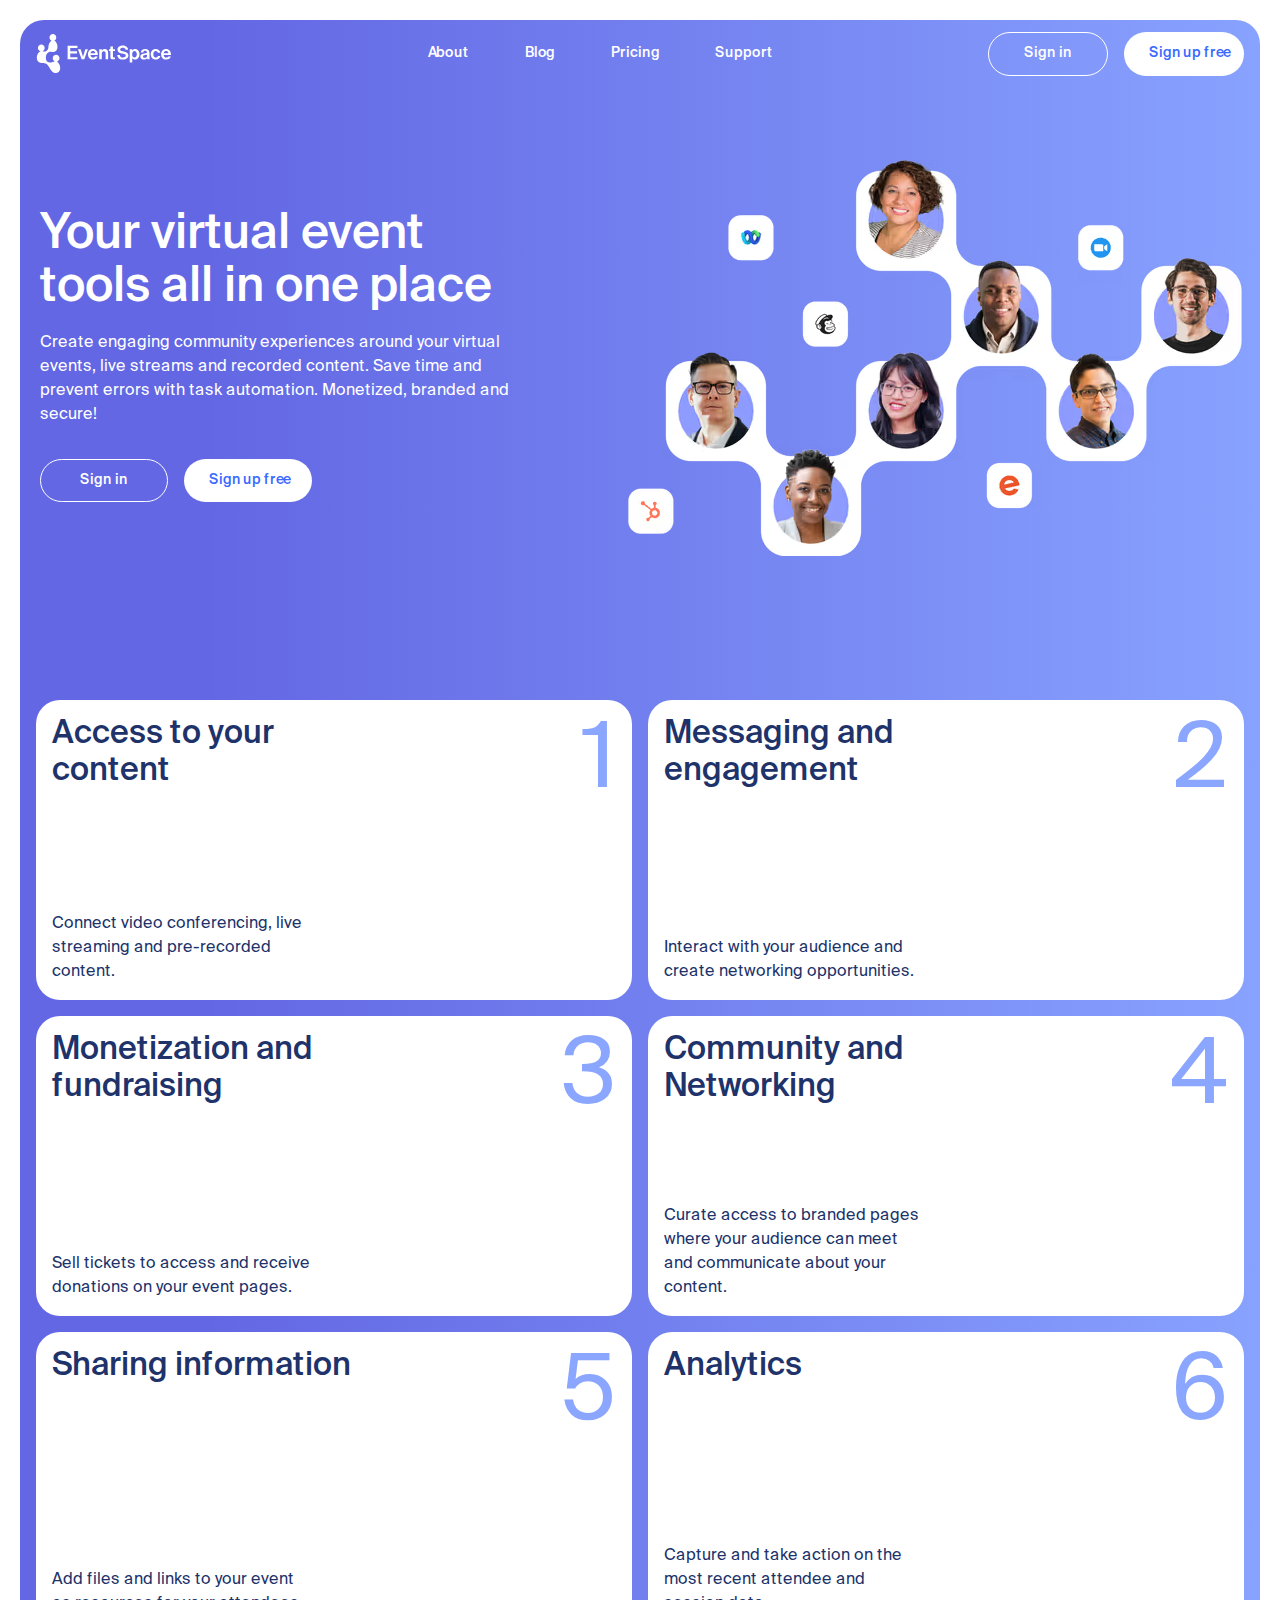
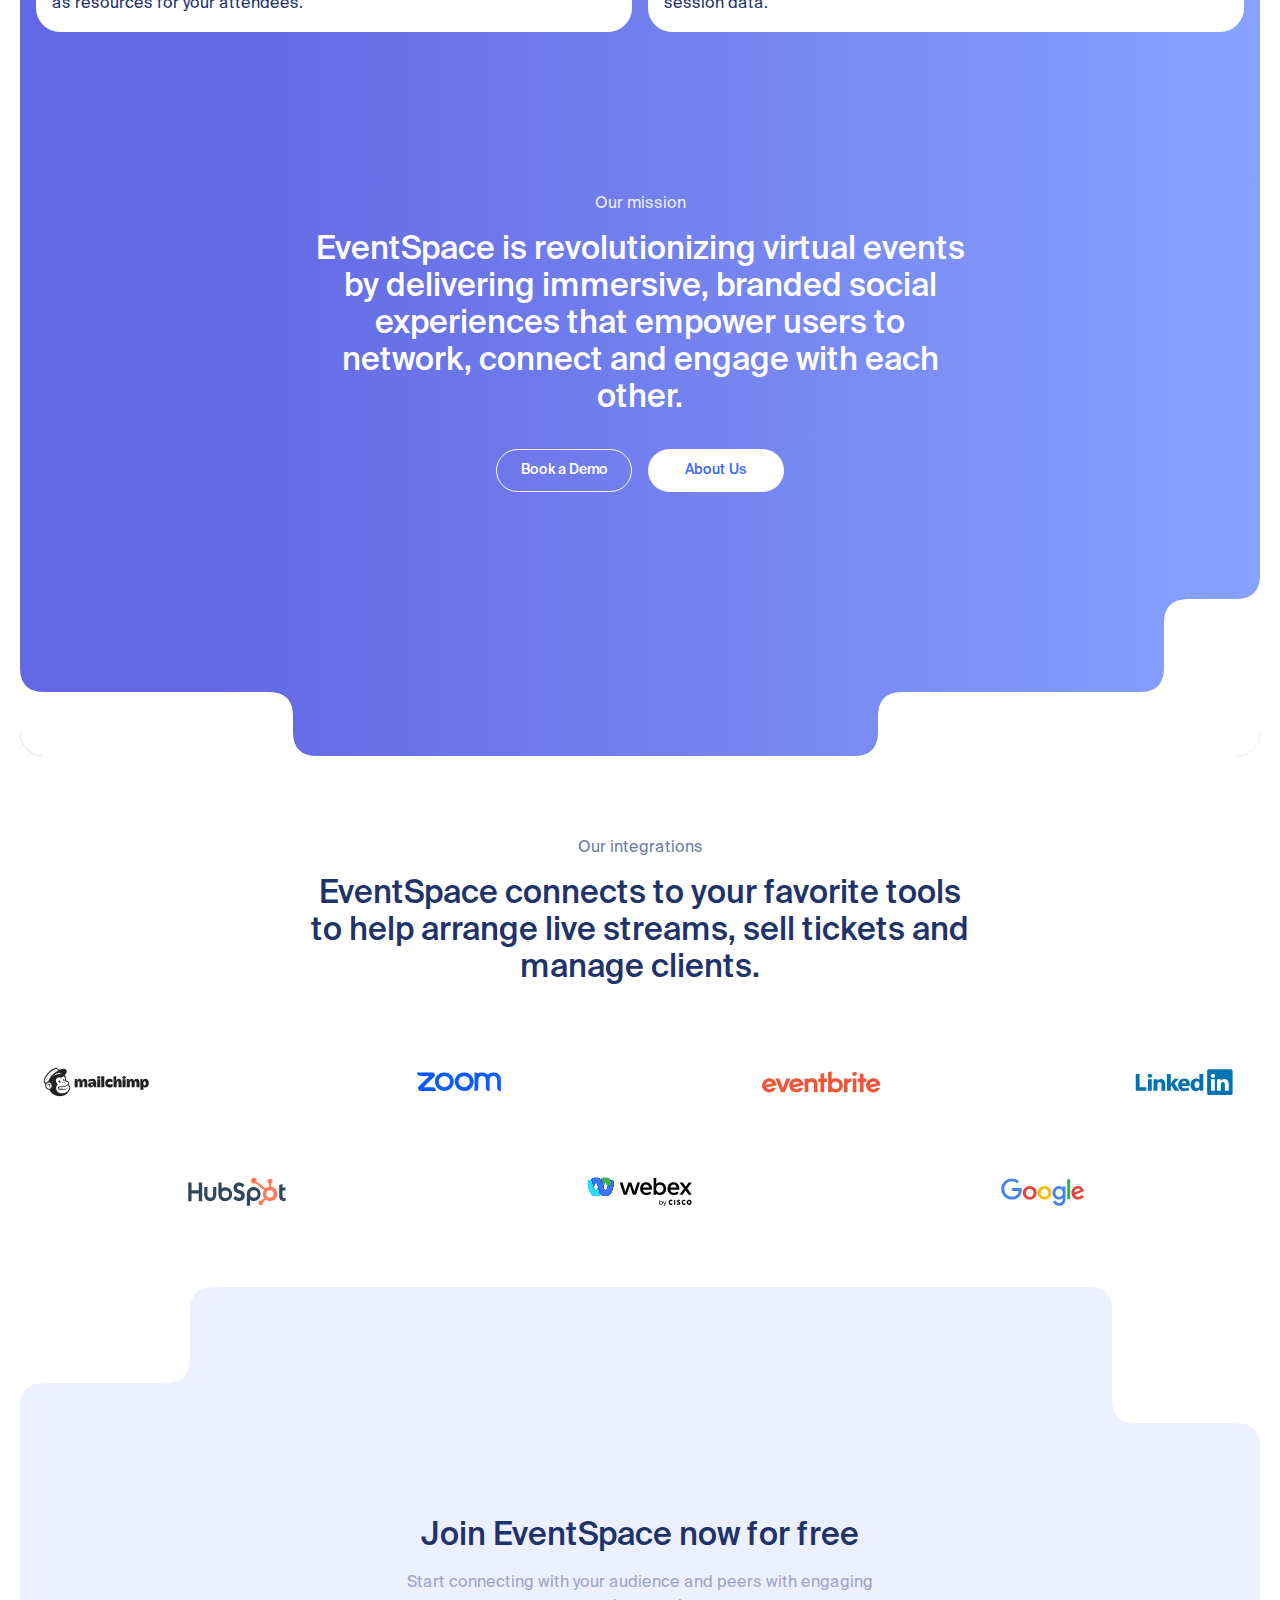
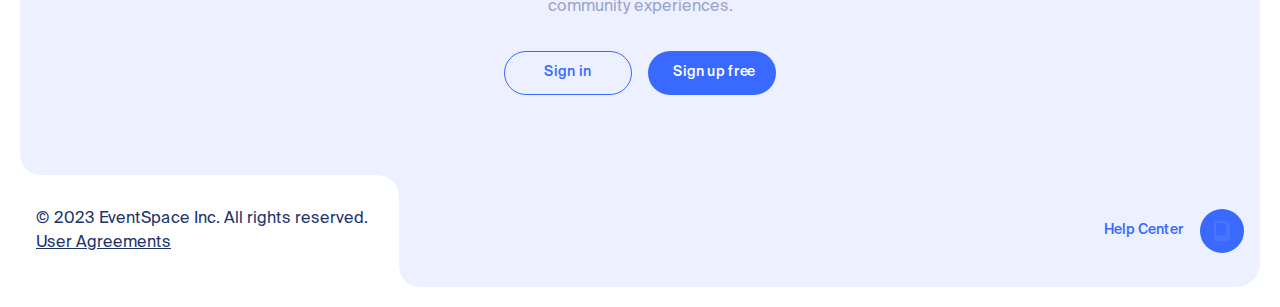
==== commit 6ba94380: "fixes" ====
--- a/index.html
+++ b/index.html
@@ -14,10 +14,10 @@
   <title>EventSpace</title>
 
   <link rel="icon" href="../assets/favicon-WJGPJQ6M.png"/>
-  <link rel="stylesheet" href="/style-PTSD5CK6.css">
+  <link rel="stylesheet" href="/style-VI2CCOOU.css">
 </head>
 <body>
-  <div class="md:p-5"><div data-burger="true" class="fixed left-0 top-0 hidden h-full w-full flex-col overflow-auto bg-bg-white"><div class="flex shrink-0 items-center justify-between p-4"><img src="../assets/logo-blue-Y3JVB7RA.svg?url" alt="EventSpace" class="w-[8.5rem]"/><div class="cursor-pointer p-1" data-close-burger="true"><img src="../assets/close-5PEPI26M.svg?url" alt="Close menu" class="h-6 w-6"/></div></div><div class="flex grow flex-col items-center justify-center gap-12 px-4 py-10"><a href="/about" class="h3">About</a><a href="https://blog.eventspace.com/" class="h3">Blog</a><a href="/pricing" class="h3">Pricing</a><a href="https://support.eventspace.com/" class="h3">Support</a></div><div class="flex flex-col items-center gap-6 px-4 py-8"><div class="text-center"><div>© 2023 EventSpace Inc. All rights reserved.</div><a href="/termsofservice" class="link">User Agreements</a></div><a href="https://support.eventspace.com/" class="button group flex cursor-pointer items-center gap-4 text-accent hover:text-accent-hovered active:text-accent-pressed"><div>Help Center</div><div class="rounded-full p-3 bg-current"><svg xmlns="http://www.w3.org/2000/svg" fill="none" viewBox="0 0 20 20" class="h-5 w-5"><path fill="currentColor" stroke="#fff" stroke-width="0.1" d="M17.55 3.065a.55.55 0 0 0-1.101.002v14.867a.449.449 0 0 1-.45.445H5.002a1.445 1.445 0 0 1-1.449-1.437c0-.792.65-1.437 1.449-1.437h8.997c.853 0 1.548-.689 1.548-1.537V2.073c0-.848-.695-1.537-1.548-1.537H4.003c-.854 0-1.55.689-1.55 1.537V16.94c0 1.395 1.146 2.527 2.55 2.527h10.998c.853 0 1.549-.689 1.549-1.537V3.065Zm-13.997-.99v-.041a.45.45 0 0 1 .448-.405h9.998c.249 0 .45.201.45.446v11.893a.448.448 0 0 1-.45.445H5.002a2.55 2.55 0 0 0-1.449.449V2.075Zm1.449 14.321a.548.548 0 0 0-.55.546.55.55 0 0 0 .55.546H15c.304 0 .55-.245.55-.546a.55.55 0 0 0-.55-.546H5.002Z"></path><path fill="currentColor" d="M10.773 4.78a2.55 2.55 0 0 0-1.688-.616 2.56 2.56 0 0 0-1.687.615c-.472.413-.732.968-.732 1.562v.115a.12.12 0 0 0 .121.121h.726a.121.121 0 0 0 .12-.12V6.34c0-.666.652-1.21 1.452-1.21.8 0 1.452.544 1.452 1.21 0 .47-.333.902-.848 1.1A1.69 1.69 0 0 0 8.6 9.04v.325c0 .066.054.12.121.12h.726a.121.121 0 0 0 .12-.12v-.344a.73.73 0 0 1 .468-.677c.892-.343 1.468-1.13 1.468-2.004.002-.594-.258-1.149-.73-1.562ZM8.48 11.06a.605.605 0 1 0 1.21 0 .605.605 0 0 0-1.21 0Z"></path></svg></div></a></div></div><div class="overflow-hidden md:rounded-3xl"><div class="home-gradient md:pt-3"><div class="flex items-center justify-between p-4 md:py-0"><a href="/" class="mr-10 shrink-0"><img src="../assets/logo-NUBNZXGK.svg?url" alt="EventSpace" class="w-[8.5rem]"/></a><div class="cursor-pointer p-1 md:hidden" data-open-burger="true"><svg xmlns="http://www.w3.org/2000/svg" fill="none" viewBox="0 0 24 24" class="h-6 w-6 text-text-contrast"><path fill="currentColor" d="M21 4.5H3V6h18V4.5ZM21 18H3v1.5h18V18Zm0-6.75H3v1.5h18v-1.5Z"></path></svg></div><div class="m-auto hidden items-center gap-10 md:flex"><a href="/about" class="button block cursor-pointer p-2 transition-colors text-text-contrast hover:text-text-contrast-hovered">About</a><a href="https://blog.eventspace.com/" class="button block cursor-pointer p-2 transition-colors text-text-contrast hover:text-text-contrast-hovered">Blog</a><a href="/pricing" class="button block cursor-pointer p-2 transition-colors text-text-contrast hover:text-text-contrast-hovered">Pricing</a><a href="https://support.eventspace.com/" class="button block cursor-pointer p-2 transition-colors text-text-contrast hover:text-text-contrast-hovered">Support</a></div><div class="ml-auto hidden gap-4 sm:ml-0 md:flex"><a href="/auth/sign_in" class="button inline-block cursor-pointer whitespace-nowrap rounded-full border border-solid px-6 py-3 text-center transition-colors border-bg-white text-text-contrast hover:bg-bg-blue-hovered hover:text-accent-hovered active:bg-bg-blue-light w-[120px]"><span>Sign in</span></a><a href="/auth/sign_up" class="button inline-block cursor-pointer whitespace-nowrap rounded-full border border-solid px-6 py-3 text-center transition-colors border-transparent bg-text-contrast text-accent hover:bg-bg-blue-hovered hover:text-accent-hovered active:bg-bg-blue-light w-[120px]"><span>Sign up free</span></a></div></div><div class="lg:jus mb-16 mt-8 flex flex-col-reverse justify-between gap-8 md:mb-16 md:mt-20 md:flex-row md:items-center md:gap-4 xl:justify-center xl:gap-12 xl:px-[7.5rem]"><div class="w-full shrink-0 space-y-8 px-4 sm:w-[38rem] md:w-[31rem] md:pl-5 md:pr-0 lg:w-[32.25rem]"><div class="space-y-4 text-text-contrast"><h1 class="h1">Your virtual event tools all in one place</h1><div>Create engaging community experiences around your virtual events, live streams and recorded content. Save time and prevent errors with task automation. Monetized, branded and secure!</div></div><div class="flex gap-4"><a href="/auth/sign_in" class="button inline-block cursor-pointer whitespace-nowrap rounded-full border border-solid px-6 py-3 text-center transition-colors border-bg-white text-text-contrast hover:bg-bg-blue-hovered hover:text-accent-hovered active:bg-bg-blue-light w-32"><span>Sign in</span></a><a href="/auth/sign_up" class="button inline-block cursor-pointer whitespace-nowrap rounded-full border border-solid px-6 py-3 text-center transition-colors border-transparent bg-text-contrast text-accent hover:bg-bg-blue-hovered hover:text-accent-hovered active:bg-bg-blue-light w-32"><span>Sign up free</span></a></div></div><div class="flex justify-center sm:justify-start sm:px-4 lg:px-0"><picture class="block h-[21.5rem] w-[33.25rem] shrink-0 sm:h-[25rem] sm:w-[38.6rem] md:w-[38.625rem] lg:h-[40rem] lg:w-[61.25rem] lg:shrink-0"><source srcSet="../assets/hero.532-RDFWJT5C.avif 1x, ../assets/hero.1064-MDRLAFNH.avif 2x, ../assets/hero.1596-7SMJRAV7.avif 3x" type="image/avif" media="(max-width: 768px)"/><source srcSet="../assets/hero.618-BKF2PE45.avif 1x, ../assets/hero.1236-H2AKDWWL.avif 2x, ../assets/hero.1854-3YM47U47.avif 3x" type="image/avif" media="(max-width: 1440px)"/><source srcSet="../assets/hero.989-VUVCHC65.avif 1x, ../assets/hero.1978-QGRTCZ5C.avif 2x, ../assets/hero.2967-PBS33DA3.avif 3x" type="image/avif"/><img src="../assets/hero-TVHKFWIS.png" class="h-full w-full object-cover" alt="Home Hero Image"/></picture></div></div><div class="flex gap-4 overflow-auto px-4 py-8 md:grid md:grid-cols-features md:py-20 lg:grid-cols-3 xl:m-auto xl:w-[102.5rem]"><div class="flex h-[15rem] w-[20rem] shrink-0 flex-col rounded-3xl bg-bg-white p-4 md:h-[18.75rem] md:w-full"><div class="flex"><h3 class="h3 w-[12.5rem] md:w-[20rem]">Access to your content</h3><div class="ml-auto text-right text-[5rem] leading-[100%] text-bg-blue md:text-[5.75rem]">1</div></div><div class="mt-auto w-[260px] shrink-0 text-text-accent">Connect video conferencing, live streaming and pre-recorded content.</div></div><div class="flex h-[15rem] w-[20rem] shrink-0 flex-col rounded-3xl bg-bg-white p-4 md:h-[18.75rem] md:w-full"><div class="flex"><h3 class="h3 w-[12.5rem] md:w-[20rem]">Messaging and engagement</h3><div class="ml-auto text-right text-[5rem] leading-[100%] text-bg-blue md:text-[5.75rem]">2</div></div><div class="mt-auto w-[260px] shrink-0 text-text-accent">Interact with your audience and create networking opportunities.</div></div><div class="flex h-[15rem] w-[20rem] shrink-0 flex-col rounded-3xl bg-bg-white p-4 md:h-[18.75rem] md:w-full"><div class="flex"><h3 class="h3 w-[12.5rem] md:w-[20rem]">Monetization and fundraising</h3><div class="ml-auto text-right text-[5rem] leading-[100%] text-bg-blue md:text-[5.75rem]">3</div></div><div class="mt-auto w-[260px] shrink-0 text-text-accent">Sell tickets to access and receive donations on your event pages.</div></div><div class="flex h-[15rem] w-[20rem] shrink-0 flex-col rounded-3xl bg-bg-white p-4 md:h-[18.75rem] md:w-full"><div class="flex"><h3 class="h3 w-[12.5rem] md:w-[20rem]">Interaction</h3><div class="ml-auto text-right text-[5rem] leading-[100%] text-bg-blue md:text-[5.75rem]">4</div></div><div class="mt-auto w-[260px] shrink-0 text-text-accent">Connect video conferencing, live streaming and pre-recorded content.</div></div><div class="flex h-[15rem] w-[20rem] shrink-0 flex-col rounded-3xl bg-bg-white p-4 md:h-[18.75rem] md:w-full"><div class="flex"><h3 class="h3 w-[12.5rem] md:w-[20rem]">Sharing information</h3><div class="ml-auto text-right text-[5rem] leading-[100%] text-bg-blue md:text-[5.75rem]">5</div></div><div class="mt-auto w-[260px] shrink-0 text-text-accent">Add files and links to your event as resources for your attendees.</div></div><div class="flex h-[15rem] w-[20rem] shrink-0 flex-col rounded-3xl bg-bg-white p-4 md:h-[18.75rem] md:w-full"><div class="flex"><h3 class="h3 w-[12.5rem] md:w-[20rem]">Analytics</h3><div class="ml-auto text-right text-[5rem] leading-[100%] text-bg-blue md:text-[5.75rem]">6</div></div><div class="mt-auto w-[260px] shrink-0 text-text-accent">Sell tickets to access and receive donations on your event pages.</div></div></div><div class="flex flex-col items-center justify-center gap-8 px-4 py-16 md:py-20"><div class="space-y-4 text-center sm:w-[32rem] md:w-[41.5rem]"><div class="text-bg-blue-light">Our mission</div><h3 class="h3 text-text-contrast">EventSpace is revolutionizing virtual events by delivering immersive, branded social experiences that empower users to network, connect and engage with each other.</h3></div><div class="flex justify-center"><div class="flex gap-4"><div data-calendly="https://calendly.com/d/zgt-qmy-9vr/eventspace-com-demo-and-services-meeting"><a class="button inline-block cursor-pointer whitespace-nowrap rounded-full border border-solid px-6 py-3 text-center transition-colors border-bg-white text-text-contrast hover:bg-bg-blue-hovered hover:text-accent-hovered active:bg-bg-blue-light w-[8.5rem]"><span>Book a Demo</span></a></div><a class="button inline-block cursor-pointer whitespace-nowrap rounded-full border border-solid px-6 py-3 text-center transition-colors border-transparent bg-text-contrast text-accent hover:bg-bg-blue-hovered hover:text-accent-hovered active:bg-bg-blue-light w-[8.5rem]"><span>About Us</span></a></div></div></div></div><div class="home-gradient relative h-[5.5rem] md:h-[11.5rem]"><svg xmlns="http://www.w3.org/2000/svg" class="absolute bottom-0 left-0 h-[72px] w-[87px] md:hidden"><path fill="#fff" d="M 0 0 q 0 24 24 24 h 15 q 24 0 24 24 q 0 24 24 24 H 0"></path></svg><svg xmlns="http://www.w3.org/2000/svg" class="absolute bottom-0 right-0 h-[72px] w-[172px] md:hidden"><path fill="#fff" d="M 172 0 q 0 24 -24 24 h -100 q -24 0 -24 24 q 0 24 -24 24 H 172"></path></svg><svg xmlns="http://www.w3.org/2000/svg" class="absolute bottom-0 left-0 hidden h-[88px] w-[297px] md:block"><path fill="#fff" d="M 0 0 q 0 24 24 24 h 225 q 24 0 24 24 v 16 q 0 24 24 24 H 0"></path></svg><svg xmlns="http://www.w3.org/2000/svg" class="absolute bottom-0 right-0 hidden h-[181px] w-[406px] md:block"><path fill="#fff" d="M 406 0 q 0 24 -24 24 h -48 q -24 0 -24 24 v 45 q 0 24 -24 24 h -238 q -24 0 -24 24 v 16 q 0 24 -24 24 h 406"></path></svg></div></div><div class="md:py-30 flex flex-col items-center gap-16 px-4 py-20 md:gap-20"><div class="flex flex-col justify-center gap-4 text-center sm:w-[32rem] md:w-[41.5rem]"><div class="text-text-secondary">Our integrations</div><h3 class="h3">EventSpace connects to your favorite tools to help arrange live streams, sell tickets and manage clients.</h3></div><div class="hidden w-full space-y-20 sm:block xl:w-[102.5rem]"><div class="flex justify-between"><img src="../assets/mailchimp-7J7BNFJQ.svg?url" alt="Mailchimp logo" class="flex w-[7.5rem] items-center justify-center"/><img src="../assets/zoom-HAIT5KG4.svg?url" alt="Zoom logo" class="flex w-[7.5rem] items-center justify-center"/><img src="../assets/eventbrite-52MYT3Y3.svg?url" alt="Eventbrite logo" class="flex w-[7.5rem] items-center justify-center"/><img src="../assets/linkedin-QTBX5GY5.svg?url" alt="LinkedIn logo" class="flex w-[7.5rem] items-center justify-center"/></div><div class="flex justify-around"><img src="../assets/hubspot-4JWGWJDO.svg?url" alt="Hubspot logo" class="flex w-[7.5rem] items-center justify-center"/><img src="../assets/webex-VOJPN4OQ.svg?url" alt="Webex logo" class="flex w-[7.5rem] items-center justify-center"/><img src="../assets/google-NH6ZJ5H3.svg?url" alt="Google logo" class="flex w-[7.5rem] items-center justify-center"/></div></div><div class="grid w-full grid-cols-2 justify-items-center gap-y-14 sm:hidden"><img src="../assets/mailchimp-7J7BNFJQ.svg?url" alt="Mailchimp logo" class="flex w-[7.5rem] items-center justify-center"/><img src="../assets/zoom-HAIT5KG4.svg?url" alt="Zoom logo" class="flex w-[7.5rem] items-center justify-center"/><img src="../assets/eventbrite-52MYT3Y3.svg?url" alt="Eventbrite logo" class="flex w-[7.5rem] items-center justify-center"/><img src="../assets/linkedin-QTBX5GY5.svg?url" alt="LinkedIn logo" class="flex w-[7.5rem] items-center justify-center"/><img src="../assets/hubspot-4JWGWJDO.svg?url" alt="Hubspot logo" class="flex w-[7.5rem] items-center justify-center"/><img src="../assets/webex-VOJPN4OQ.svg?url" alt="Webex logo" class="flex w-[7.5rem] items-center justify-center"/><img src="../assets/google-NH6ZJ5H3.svg?url" alt="Google logo" class="flex w-[7.5rem] items-center justify-center col-span-2"/></div></div><div class="relative bg-bg-blue-light md:rounded-3xl"><div class="relative h-[5.5rem] md:h-[9.4375rem]"><svg xmlns="http://www.w3.org/2000/svg" class="absolute left-0 top-0 h-[75px] w-[157px] md:hidden"><path fill="#fff" d="M 0 0 v 75 q 0 -24 24 -24 h 85 q 24 0 24 -24 v -3 q 0 -24 24 -24"></path></svg><svg xmlns="http://www.w3.org/2000/svg" class="absolute right-0 top-0 h-[75px] w-[77px] md:hidden"><path fill="#fff" d="M 0 0 q 24 0 24 24 v 3 q 0 24 24 24 h 5 q 24 0 24 24 V 0"></path></svg><svg xmlns="http://www.w3.org/2000/svg" class="absolute right-0 top-0 hidden h-[160px] w-[172px] md:block"><path fill="#fff" d="M 0 0 q 24 0 24 24 v 88 q 0 24 24 24 h 100 q 24 0 24 24 L 172 0"></path></svg><svg xmlns="http://www.w3.org/2000/svg" class="absolute left-0 top-0 hidden h-[120px] w-[194px] md:block"><path fill="#fff" d="M 0 0 v 120 q 0 -24 24 -24 h 122 q 24 0 24 -24 v -48 q 0 -24 24 -24"></path></svg></div><div class="relative z-10"><div class="flex flex-col items-center justify-center gap-8 px-4 py-16 md:py-20"><div class="flex flex-col items-center gap-4 text-center md:w-[32.25rem]"><div class="h2 md:h3 w-[17rem] md:w-fit">Join EventSpace now for free</div><div class="w-[21.4375rem] text-text-tertiary md:w-fit">Start connecting with your audience and peers with engaging community experiences.</div></div><div class="flex justify-center gap-4"><a href="/auth/sign_in" class="button inline-block cursor-pointer whitespace-nowrap rounded-full border border-solid px-6 py-3 text-center transition-colors border-accent text-accent hover:bg-accent-hovered hover:text-text-contrast active:bg-accent-pressed w-32"><span>Sign in</span></a><a href="/auth/sign_up" class="button inline-block cursor-pointer whitespace-nowrap rounded-full border border-solid px-6 py-3 text-center transition-colors border-transparent bg-accent text-text-contrast hover:bg-accent-hovered active:bg-accent-pressed w-32"><span>Sign up free</span></a></div></div><div class="flex flex-col items-center justify-between gap-6 px-4 py-8 md:flex-row"><div class="text-center md:text-left"><div>© 2023 EventSpace Inc. All rights reserved.</div><a href="/termsofservice" class="link">User Agreements</a></div><a href="https://support.eventspace.com/" class="button group flex cursor-pointer items-center gap-4 text-accent hover:text-accent-hovered active:text-accent-pressed"><div>Help Center</div><div class="rounded-full p-3 bg-current"><svg xmlns="http://www.w3.org/2000/svg" fill="none" viewBox="0 0 20 20" class="h-5 w-5"><path fill="currentColor" stroke="#fff" stroke-width="0.1" d="M17.55 3.065a.55.55 0 0 0-1.101.002v14.867a.449.449 0 0 1-.45.445H5.002a1.445 1.445 0 0 1-1.449-1.437c0-.792.65-1.437 1.449-1.437h8.997c.853 0 1.548-.689 1.548-1.537V2.073c0-.848-.695-1.537-1.548-1.537H4.003c-.854 0-1.55.689-1.55 1.537V16.94c0 1.395 1.146 2.527 2.55 2.527h10.998c.853 0 1.549-.689 1.549-1.537V3.065Zm-13.997-.99v-.041a.45.45 0 0 1 .448-.405h9.998c.249 0 .45.201.45.446v11.893a.448.448 0 0 1-.45.445H5.002a2.55 2.55 0 0 0-1.449.449V2.075Zm1.449 14.321a.548.548 0 0 0-.55.546.55.55 0 0 0 .55.546H15c.304 0 .55-.245.55-.546a.55.55 0 0 0-.55-.546H5.002Z"></path><path fill="currentColor" d="M10.773 4.78a2.55 2.55 0 0 0-1.688-.616 2.56 2.56 0 0 0-1.687.615c-.472.413-.732.968-.732 1.562v.115a.12.12 0 0 0 .121.121h.726a.121.121 0 0 0 .12-.12V6.34c0-.666.652-1.21 1.452-1.21.8 0 1.452.544 1.452 1.21 0 .47-.333.902-.848 1.1A1.69 1.69 0 0 0 8.6 9.04v.325c0 .066.054.12.121.12h.726a.121.121 0 0 0 .12-.12v-.344a.73.73 0 0 1 .468-.677c.892-.343 1.468-1.13 1.468-2.004.002-.594-.258-1.149-.73-1.562ZM8.48 11.06a.605.605 0 1 0 1.21 0 .605.605 0 0 0-1.21 0Z"></path></svg></div></a></div></div><svg xmlns="http://www.w3.org/2000/svg" class="absolute bottom-0 left-0 hidden h-[136px] w-[403px] md:block"><path fill="#fff" d="M 0 0 q 0 24 24 24 h 331 q 24 0 24 24 v 64 q 0 24 24 24 L 0 136"></path></svg></div></div>
+  <div class="md:p-5"><div data-burger="true" class="fixed left-0 top-0 hidden h-full w-full flex-col overflow-auto bg-bg-white"><div class="flex shrink-0 items-center justify-between p-4"><img src="../assets/logo-blue-Y3JVB7RA.svg?url" alt="EventSpace" class="w-[8.5rem]"/><div class="cursor-pointer p-1" data-close-burger="true"><img src="../assets/close-5PEPI26M.svg?url" alt="Close menu" class="h-6 w-6"/></div></div><div class="flex grow flex-col items-center justify-center gap-12 px-4 py-10"><a href="/about" class="h3">About</a><a href="https://blog.eventspace.com/" class="h3">Blog</a><a href="/pricing" class="h3">Pricing</a><a href="https://support.eventspace.com/" class="h3">Support</a></div><div class="flex flex-col items-center gap-6 px-4 py-8"><div class="text-center"><div>© 2023 EventSpace Inc. All rights reserved.</div><a href="/termsofservice" class="link">User Agreements</a></div><a href="https://support.eventspace.com/" class="button group flex cursor-pointer items-center gap-4 text-accent hover:text-accent-hovered active:text-accent-pressed"><div>Help Center</div><div class="rounded-full p-3 bg-current"><svg xmlns="http://www.w3.org/2000/svg" fill="none" viewBox="0 0 20 20" class="h-5 w-5"><path fill="currentColor" stroke="#fff" stroke-width="0.1" d="M17.55 3.065a.55.55 0 0 0-1.101.002v14.867a.449.449 0 0 1-.45.445H5.002a1.445 1.445 0 0 1-1.449-1.437c0-.792.65-1.437 1.449-1.437h8.997c.853 0 1.548-.689 1.548-1.537V2.073c0-.848-.695-1.537-1.548-1.537H4.003c-.854 0-1.55.689-1.55 1.537V16.94c0 1.395 1.146 2.527 2.55 2.527h10.998c.853 0 1.549-.689 1.549-1.537V3.065Zm-13.997-.99v-.041a.45.45 0 0 1 .448-.405h9.998c.249 0 .45.201.45.446v11.893a.448.448 0 0 1-.45.445H5.002a2.55 2.55 0 0 0-1.449.449V2.075Zm1.449 14.321a.548.548 0 0 0-.55.546.55.55 0 0 0 .55.546H15c.304 0 .55-.245.55-.546a.55.55 0 0 0-.55-.546H5.002Z"></path><path fill="currentColor" d="M10.773 4.78a2.55 2.55 0 0 0-1.688-.616 2.56 2.56 0 0 0-1.687.615c-.472.413-.732.968-.732 1.562v.115a.12.12 0 0 0 .121.121h.726a.121.121 0 0 0 .12-.12V6.34c0-.666.652-1.21 1.452-1.21.8 0 1.452.544 1.452 1.21 0 .47-.333.902-.848 1.1A1.69 1.69 0 0 0 8.6 9.04v.325c0 .066.054.12.121.12h.726a.121.121 0 0 0 .12-.12v-.344a.73.73 0 0 1 .468-.677c.892-.343 1.468-1.13 1.468-2.004.002-.594-.258-1.149-.73-1.562ZM8.48 11.06a.605.605 0 1 0 1.21 0 .605.605 0 0 0-1.21 0Z"></path></svg></div></a></div></div><div class="overflow-hidden md:rounded-3xl"><div class="home-gradient md:pt-3"><div class="flex items-center justify-between p-4 md:py-0"><a href="/" class="mr-10 shrink-0"><img src="../assets/logo-NUBNZXGK.svg?url" alt="EventSpace" class="w-[8.5rem]"/></a><div class="cursor-pointer p-1 md:hidden" data-open-burger="true"><svg xmlns="http://www.w3.org/2000/svg" fill="none" viewBox="0 0 24 24" class="h-6 w-6 text-text-contrast"><path fill="currentColor" d="M21 4.5H3V6h18V4.5ZM21 18H3v1.5h18V18Zm0-6.75H3v1.5h18v-1.5Z"></path></svg></div><div class="m-auto hidden items-center gap-10 md:flex"><a href="/about" class="button block cursor-pointer p-2 transition-colors text-text-contrast hover:text-text-contrast-hovered">About</a><a href="https://blog.eventspace.com/" class="button block cursor-pointer p-2 transition-colors text-text-contrast hover:text-text-contrast-hovered">Blog</a><a href="/pricing" class="button block cursor-pointer p-2 transition-colors text-text-contrast hover:text-text-contrast-hovered">Pricing</a><a href="https://support.eventspace.com/" class="button block cursor-pointer p-2 transition-colors text-text-contrast hover:text-text-contrast-hovered">Support</a></div><div class="ml-auto hidden gap-4 sm:ml-0 md:flex"><a href="/auth/sign_in" class="button inline-block cursor-pointer whitespace-nowrap rounded-full border border-solid px-6 py-3 text-center transition-colors border-bg-white text-text-contrast hover:bg-bg-blue-hovered hover:text-accent-hovered active:bg-bg-blue-light w-[120px]"><span>Sign in</span></a><a href="/auth/sign_up" class="button inline-block cursor-pointer whitespace-nowrap rounded-full border border-solid px-6 py-3 text-center transition-colors border-transparent bg-text-contrast text-accent hover:bg-bg-blue-hovered hover:text-accent-hovered active:bg-bg-blue-light w-[120px]"><span>Sign up free</span></a></div></div><div class="lg:jus mb-16 mt-8 flex flex-col-reverse justify-between gap-8 md:mb-16 md:mt-20 md:flex-row md:items-center md:gap-4 xl:justify-center xl:gap-12 xl:px-[7.5rem]"><div class="w-full shrink-0 space-y-8 px-4 sm:w-[38rem] md:w-[31rem] md:pl-5 md:pr-0 lg:w-[32.25rem]"><div class="space-y-4 text-text-contrast"><h1 class="h1">Your virtual event tools all in one place</h1><div>Create engaging community experiences around your virtual events, live streams and recorded content. Save time and prevent errors with task automation. Monetized, branded and secure!</div></div><div class="flex gap-4"><a href="/auth/sign_in" class="button inline-block cursor-pointer whitespace-nowrap rounded-full border border-solid px-6 py-3 text-center transition-colors border-bg-white text-text-contrast hover:bg-bg-blue-hovered hover:text-accent-hovered active:bg-bg-blue-light w-32"><span>Sign in</span></a><a href="/auth/sign_up" class="button inline-block cursor-pointer whitespace-nowrap rounded-full border border-solid px-6 py-3 text-center transition-colors border-transparent bg-text-contrast text-accent hover:bg-bg-blue-hovered hover:text-accent-hovered active:bg-bg-blue-light w-32"><span>Sign up free</span></a></div></div><div class="flex justify-center sm:justify-start sm:px-4 lg:px-0"><picture class="block h-[21.5rem] w-[33.25rem] shrink-0 sm:h-[25rem] sm:w-[38.6rem] md:w-[38.625rem] lg:h-[40rem] lg:w-[61.25rem] lg:shrink-0"><source srcSet="../assets/hero.532-RDFWJT5C.avif 1x, ../assets/hero.1064-MDRLAFNH.avif 2x, ../assets/hero.1596-7SMJRAV7.avif 3x" type="image/avif" media="(max-width: 768px)"/><source srcSet="../assets/hero.618-BKF2PE45.avif 1x, ../assets/hero.1236-H2AKDWWL.avif 2x, ../assets/hero.1854-3YM47U47.avif 3x" type="image/avif" media="(max-width: 1440px)"/><source srcSet="../assets/hero.989-VUVCHC65.avif 1x, ../assets/hero.1978-QGRTCZ5C.avif 2x, ../assets/hero.2967-PBS33DA3.avif 3x" type="image/avif"/><img src="../assets/hero-TVHKFWIS.png" class="h-full w-full object-cover" alt="Home Hero Image"/></picture></div></div><div class="flex gap-4 overflow-auto px-4 py-8 md:grid md:grid-cols-features md:py-20 lg:grid-cols-3 xl:m-auto xl:w-[102.5rem]"><div class="flex h-[15rem] w-[20rem] shrink-0 flex-col rounded-3xl bg-bg-white p-4 md:h-[18.75rem] md:w-full"><div class="flex"><h3 class="h3 w-[12.5rem] md:w-[20rem]">Access to your content</h3><div class="ml-auto text-right text-[5rem] leading-[100%] text-bg-blue md:text-[5.75rem]">1</div></div><div class="mt-auto w-[260px] shrink-0 text-text-accent">Connect video conferencing, live streaming and pre-recorded content.</div></div><div class="flex h-[15rem] w-[20rem] shrink-0 flex-col rounded-3xl bg-bg-white p-4 md:h-[18.75rem] md:w-full"><div class="flex"><h3 class="h3 w-[12.5rem] md:w-[20rem]">Messaging and engagement</h3><div class="ml-auto text-right text-[5rem] leading-[100%] text-bg-blue md:text-[5.75rem]">2</div></div><div class="mt-auto w-[260px] shrink-0 text-text-accent">Interact with your audience and create networking opportunities.</div></div><div class="flex h-[15rem] w-[20rem] shrink-0 flex-col rounded-3xl bg-bg-white p-4 md:h-[18.75rem] md:w-full"><div class="flex"><h3 class="h3 w-[12.5rem] md:w-[20rem]">Monetization and fundraising</h3><div class="ml-auto text-right text-[5rem] leading-[100%] text-bg-blue md:text-[5.75rem]">3</div></div><div class="mt-auto w-[260px] shrink-0 text-text-accent">Sell tickets to access and receive donations on your event pages.</div></div><div class="flex h-[15rem] w-[20rem] shrink-0 flex-col rounded-3xl bg-bg-white p-4 md:h-[18.75rem] md:w-full"><div class="flex"><h3 class="h3 w-[12.5rem] md:w-[20rem]">Community and Networking</h3><div class="ml-auto text-right text-[5rem] leading-[100%] text-bg-blue md:text-[5.75rem]">4</div></div><div class="mt-auto w-[260px] shrink-0 text-text-accent">Curate access to branded pages where your audience can meet and communicate about your content.</div></div><div class="flex h-[15rem] w-[20rem] shrink-0 flex-col rounded-3xl bg-bg-white p-4 md:h-[18.75rem] md:w-full"><div class="flex"><h3 class="h3 w-[12.5rem] md:w-[20rem]">Sharing information</h3><div class="ml-auto text-right text-[5rem] leading-[100%] text-bg-blue md:text-[5.75rem]">5</div></div><div class="mt-auto w-[260px] shrink-0 text-text-accent">Add files and links to your event as resources for your attendees.</div></div><div class="flex h-[15rem] w-[20rem] shrink-0 flex-col rounded-3xl bg-bg-white p-4 md:h-[18.75rem] md:w-full"><div class="flex"><h3 class="h3 w-[12.5rem] md:w-[20rem]">Analytics</h3><div class="ml-auto text-right text-[5rem] leading-[100%] text-bg-blue md:text-[5.75rem]">6</div></div><div class="mt-auto w-[260px] shrink-0 text-text-accent">Capture and take action on the most recent attendee and session data.</div></div></div><div class="flex flex-col items-center justify-center gap-8 px-4 py-16 md:py-20"><div class="space-y-4 text-center sm:w-[32rem] md:w-[41.5rem]"><div class="text-bg-blue-light">Our mission</div><h3 class="h3 text-text-contrast">EventSpace is revolutionizing virtual events by delivering immersive, branded social experiences that empower users to network, connect and engage with each other.</h3></div><div class="flex justify-center"><div class="flex gap-4"><div data-calendly="https://calendly.com/d/zgt-qmy-9vr/eventspace-com-demo-and-services-meeting"><a class="button inline-block cursor-pointer whitespace-nowrap rounded-full border border-solid px-6 py-3 text-center transition-colors border-bg-white text-text-contrast hover:bg-bg-blue-hovered hover:text-accent-hovered active:bg-bg-blue-light w-[8.5rem]"><span>Book a Demo</span></a></div><a class="button inline-block cursor-pointer whitespace-nowrap rounded-full border border-solid px-6 py-3 text-center transition-colors border-transparent bg-text-contrast text-accent hover:bg-bg-blue-hovered hover:text-accent-hovered active:bg-bg-blue-light w-[8.5rem]"><span>About Us</span></a></div></div></div></div><div class="home-gradient relative h-[5.5rem] md:h-[11.5rem]"><svg xmlns="http://www.w3.org/2000/svg" class="absolute bottom-0 left-0 h-[72px] w-[87px] md:hidden"><path fill="#fff" d="M 0 0 q 0 24 24 24 h 15 q 24 0 24 24 q 0 24 24 24 H 0"></path></svg><svg xmlns="http://www.w3.org/2000/svg" class="absolute bottom-0 right-0 h-[72px] w-[172px] md:hidden"><path fill="#fff" d="M 172 0 q 0 24 -24 24 h -100 q -24 0 -24 24 q 0 24 -24 24 H 172"></path></svg><svg xmlns="http://www.w3.org/2000/svg" class="absolute bottom-0 left-0 hidden h-[88px] w-[297px] md:block"><path fill="#fff" d="M 0 0 q 0 24 24 24 h 225 q 24 0 24 24 v 16 q 0 24 24 24 H 0"></path></svg><svg xmlns="http://www.w3.org/2000/svg" class="absolute bottom-0 right-0 hidden h-[181px] w-[406px] md:block"><path fill="#fff" d="M 406 0 q 0 24 -24 24 h -48 q -24 0 -24 24 v 45 q 0 24 -24 24 h -238 q -24 0 -24 24 v 16 q 0 24 -24 24 h 406"></path></svg></div></div><div class="md:py-30 flex flex-col items-center gap-16 px-4 py-20 md:gap-20"><div class="flex flex-col justify-center gap-4 text-center sm:w-[32rem] md:w-[41.5rem]"><div class="text-text-secondary">Our integrations</div><h3 class="h3">EventSpace connects to your favorite tools to help arrange live streams, sell tickets and manage clients.</h3></div><div class="hidden w-full space-y-20 sm:block xl:w-[102.5rem]"><div class="flex justify-between"><img src="../assets/mailchimp-7J7BNFJQ.svg?url" alt="Mailchimp logo" class="flex w-[7.5rem] items-center justify-center"/><img src="../assets/zoom-HAIT5KG4.svg?url" alt="Zoom logo" class="flex w-[7.5rem] items-center justify-center"/><img src="../assets/eventbrite-52MYT3Y3.svg?url" alt="Eventbrite logo" class="flex w-[7.5rem] items-center justify-center"/><img src="../assets/linkedin-QTBX5GY5.svg?url" alt="LinkedIn logo" class="flex w-[7.5rem] items-center justify-center"/></div><div class="flex justify-around"><img src="../assets/hubspot-4JWGWJDO.svg?url" alt="Hubspot logo" class="flex w-[7.5rem] items-center justify-center"/><img src="../assets/webex-VOJPN4OQ.svg?url" alt="Webex logo" class="flex w-[7.5rem] items-center justify-center"/><img src="../assets/google-NH6ZJ5H3.svg?url" alt="Google logo" class="flex w-[7.5rem] items-center justify-center"/></div></div><div class="grid w-full grid-cols-2 justify-items-center gap-y-14 sm:hidden"><img src="../assets/mailchimp-7J7BNFJQ.svg?url" alt="Mailchimp logo" class="flex w-[7.5rem] items-center justify-center"/><img src="../assets/zoom-HAIT5KG4.svg?url" alt="Zoom logo" class="flex w-[7.5rem] items-center justify-center"/><img src="../assets/eventbrite-52MYT3Y3.svg?url" alt="Eventbrite logo" class="flex w-[7.5rem] items-center justify-center"/><img src="../assets/linkedin-QTBX5GY5.svg?url" alt="LinkedIn logo" class="flex w-[7.5rem] items-center justify-center"/><img src="../assets/hubspot-4JWGWJDO.svg?url" alt="Hubspot logo" class="flex w-[7.5rem] items-center justify-center"/><img src="../assets/webex-VOJPN4OQ.svg?url" alt="Webex logo" class="flex w-[7.5rem] items-center justify-center"/><img src="../assets/google-NH6ZJ5H3.svg?url" alt="Google logo" class="flex w-[7.5rem] items-center justify-center col-span-2"/></div></div><div class="relative bg-bg-blue-light md:rounded-3xl"><div class="relative h-[5.5rem] md:h-[9.4375rem]"><svg xmlns="http://www.w3.org/2000/svg" class="absolute left-0 top-0 h-[75px] w-[157px] md:hidden"><path fill="#fff" d="M 0 0 v 75 q 0 -24 24 -24 h 85 q 24 0 24 -24 v -3 q 0 -24 24 -24"></path></svg><svg xmlns="http://www.w3.org/2000/svg" class="absolute right-0 top-0 h-[75px] w-[77px] md:hidden"><path fill="#fff" d="M 0 0 q 24 0 24 24 v 3 q 0 24 24 24 h 5 q 24 0 24 24 V 0"></path></svg><svg xmlns="http://www.w3.org/2000/svg" class="absolute right-0 top-0 hidden h-[160px] w-[172px] md:block"><path fill="#fff" d="M 0 0 q 24 0 24 24 v 88 q 0 24 24 24 h 100 q 24 0 24 24 L 172 0"></path></svg><svg xmlns="http://www.w3.org/2000/svg" class="absolute left-0 top-0 hidden h-[120px] w-[194px] md:block"><path fill="#fff" d="M 0 0 v 120 q 0 -24 24 -24 h 122 q 24 0 24 -24 v -48 q 0 -24 24 -24"></path></svg></div><div class="relative z-10"><div class="flex flex-col items-center justify-center gap-8 px-4 py-16 md:py-20"><div class="flex flex-col items-center gap-4 text-center md:w-[32.25rem]"><div class="h2 md:h3 w-[17rem] md:w-fit">Join EventSpace now for free</div><div class="w-[21.4375rem] text-text-tertiary md:w-fit">Start connecting with your audience and peers with engaging community experiences.</div></div><div class="flex justify-center gap-4"><a href="/auth/sign_in" class="button inline-block cursor-pointer whitespace-nowrap rounded-full border border-solid px-6 py-3 text-center transition-colors border-accent text-accent hover:bg-accent-hovered hover:text-text-contrast active:bg-accent-pressed w-32"><span>Sign in</span></a><a href="/auth/sign_up" class="button inline-block cursor-pointer whitespace-nowrap rounded-full border border-solid px-6 py-3 text-center transition-colors border-transparent bg-accent text-text-contrast hover:bg-accent-hovered active:bg-accent-pressed w-32"><span>Sign up free</span></a></div></div><div class="flex flex-col items-center justify-between gap-6 px-4 py-8 md:flex-row"><div class="text-center md:text-left"><div>© 2023 EventSpace Inc. All rights reserved.</div><a href="/termsofservice" class="link">User Agreements</a></div><a href="https://support.eventspace.com/" class="button group flex cursor-pointer items-center gap-4 text-accent hover:text-accent-hovered active:text-accent-pressed"><div>Help Center</div><div class="rounded-full p-3 bg-current"><svg xmlns="http://www.w3.org/2000/svg" fill="none" viewBox="0 0 20 20" class="h-5 w-5"><path fill="currentColor" stroke="#fff" stroke-width="0.1" d="M17.55 3.065a.55.55 0 0 0-1.101.002v14.867a.449.449 0 0 1-.45.445H5.002a1.445 1.445 0 0 1-1.449-1.437c0-.792.65-1.437 1.449-1.437h8.997c.853 0 1.548-.689 1.548-1.537V2.073c0-.848-.695-1.537-1.548-1.537H4.003c-.854 0-1.55.689-1.55 1.537V16.94c0 1.395 1.146 2.527 2.55 2.527h10.998c.853 0 1.549-.689 1.549-1.537V3.065Zm-13.997-.99v-.041a.45.45 0 0 1 .448-.405h9.998c.249 0 .45.201.45.446v11.893a.448.448 0 0 1-.45.445H5.002a2.55 2.55 0 0 0-1.449.449V2.075Zm1.449 14.321a.548.548 0 0 0-.55.546.55.55 0 0 0 .55.546H15c.304 0 .55-.245.55-.546a.55.55 0 0 0-.55-.546H5.002Z"></path><path fill="currentColor" d="M10.773 4.78a2.55 2.55 0 0 0-1.688-.616 2.56 2.56 0 0 0-1.687.615c-.472.413-.732.968-.732 1.562v.115a.12.12 0 0 0 .121.121h.726a.121.121 0 0 0 .12-.12V6.34c0-.666.652-1.21 1.452-1.21.8 0 1.452.544 1.452 1.21 0 .47-.333.902-.848 1.1A1.69 1.69 0 0 0 8.6 9.04v.325c0 .066.054.12.121.12h.726a.121.121 0 0 0 .12-.12v-.344a.73.73 0 0 1 .468-.677c.892-.343 1.468-1.13 1.468-2.004.002-.594-.258-1.149-.73-1.562ZM8.48 11.06a.605.605 0 1 0 1.21 0 .605.605 0 0 0-1.21 0Z"></path></svg></div></a></div></div><svg xmlns="http://www.w3.org/2000/svg" class="absolute bottom-0 left-0 hidden h-[136px] w-[403px] md:block"><path fill="#fff" d="M 0 0 q 0 24 24 24 h 331 q 24 0 24 24 v 64 q 0 24 24 24 L 0 136"></path></svg></div></div>
   <script src="/core-5ULJGSLY.js"></script>
   <link href="https://assets.calendly.com/assets/external/widget.css" rel="stylesheet"/><script src="https://assets.calendly.com/assets/external/widget.js" type="text/javascript" async=""></script>
 </body>
--- a/style-VI2CCOOU.css
+++ b/style-VI2CCOOU.css
@@ -0,0 +1,1225 @@
+/* src/style.css */
+@font-face {
+  font-family: "SuisseIntl";
+  font-weight: 400;
+  src: url(./assets/SuisseIntl-Regular-HW4ZWWRT.woff2);
+}
+@font-face {
+  font-family: "SuisseIntl";
+  font-weight: 500;
+  src: url(./assets/SuisseIntl-Medium-ER6Q7K6V.woff2);
+}
+*,
+::before,
+::after {
+  box-sizing: border-box;
+  border-width: 0;
+  border-style: solid;
+  border-color: currentColor;
+}
+::before,
+::after {
+  --tw-content: "";
+}
+html {
+  line-height: 1.5;
+  -webkit-text-size-adjust: 100%;
+  -moz-tab-size: 4;
+  -o-tab-size: 4;
+  tab-size: 4;
+  font-family:
+    ui-sans-serif,
+    system-ui,
+    -apple-system,
+    BlinkMacSystemFont,
+    "Segoe UI",
+    Roboto,
+    "Helvetica Neue",
+    Arial,
+    "Noto Sans",
+    sans-serif,
+    "Apple Color Emoji",
+    "Segoe UI Emoji",
+    "Segoe UI Symbol",
+    "Noto Color Emoji";
+  font-feature-settings: normal;
+  font-variation-settings: normal;
+}
+body {
+  margin: 0;
+  line-height: inherit;
+}
+hr {
+  height: 0;
+  color: inherit;
+  border-top-width: 1px;
+}
+abbr:where([title]) {
+  -webkit-text-decoration: underline dotted;
+  text-decoration: underline dotted;
+}
+h1,
+h2,
+h3,
+h4,
+h5,
+h6 {
+  font-size: inherit;
+  font-weight: inherit;
+}
+a {
+  color: inherit;
+  text-decoration: inherit;
+}
+b,
+strong {
+  font-weight: bolder;
+}
+code,
+kbd,
+samp,
+pre {
+  font-family:
+    ui-monospace,
+    SFMono-Regular,
+    Menlo,
+    Monaco,
+    Consolas,
+    "Liberation Mono",
+    "Courier New",
+    monospace;
+  font-size: 1em;
+}
+small {
+  font-size: 80%;
+}
+sub,
+sup {
+  font-size: 75%;
+  line-height: 0;
+  position: relative;
+  vertical-align: baseline;
+}
+sub {
+  bottom: -0.25em;
+}
+sup {
+  top: -0.5em;
+}
+table {
+  text-indent: 0;
+  border-color: inherit;
+  border-collapse: collapse;
+}
+button,
+input,
+optgroup,
+select,
+textarea {
+  font-family: inherit;
+  font-size: 100%;
+  font-weight: inherit;
+  line-height: inherit;
+  color: inherit;
+  margin: 0;
+  padding: 0;
+}
+button,
+select {
+  text-transform: none;
+}
+button,
+[type=button],
+[type=reset],
+[type=submit] {
+  -webkit-appearance: button;
+  background-color: transparent;
+  background-image: none;
+}
+:-moz-focusring {
+  outline: auto;
+}
+:-moz-ui-invalid {
+  box-shadow: none;
+}
+progress {
+  vertical-align: baseline;
+}
+::-webkit-inner-spin-button,
+::-webkit-outer-spin-button {
+  height: auto;
+}
+[type=search] {
+  -webkit-appearance: textfield;
+  outline-offset: -2px;
+}
+::-webkit-search-decoration {
+  -webkit-appearance: none;
+}
+::-webkit-file-upload-button {
+  -webkit-appearance: button;
+  font: inherit;
+}
+summary {
+  display: list-item;
+}
+blockquote,
+dl,
+dd,
+h1,
+h2,
+h3,
+h4,
+h5,
+h6,
+hr,
+figure,
+p,
+pre {
+  margin: 0;
+}
+fieldset {
+  margin: 0;
+  padding: 0;
+}
+legend {
+  padding: 0;
+}
+ol,
+ul,
+menu {
+  list-style: none;
+  margin: 0;
+  padding: 0;
+}
+textarea {
+  resize: vertical;
+}
+input::-moz-placeholder,
+textarea::-moz-placeholder {
+  opacity: 1;
+  color: #9ca3af;
+}
+input::placeholder,
+textarea::placeholder {
+  opacity: 1;
+  color: #9ca3af;
+}
+button,
+[role=button] {
+  cursor: pointer;
+}
+:disabled {
+  cursor: default;
+}
+img,
+svg,
+video,
+canvas,
+audio,
+iframe,
+embed,
+object {
+  display: block;
+  vertical-align: middle;
+}
+img,
+video {
+  max-width: 100%;
+  height: auto;
+}
+[hidden] {
+  display: none;
+}
+html {
+  font-size: 16px;
+}
+body {
+  font-family: "SuisseIntl", sans-serif;
+  font-size: 1rem;
+  font-weight: 400;
+  line-height: 1.5rem;
+  --tw-text-opacity: 1;
+  color: rgb(32 50 106 / var(--tw-text-opacity));
+}
+.h1,
+.h2,
+.h3,
+.h4 {
+  font-weight: 500;
+}
+.h1 {
+  font-size: 2rem;
+  line-height: 2.3125rem;
+}
+@media (min-width: 1024px) {
+  .h1 {
+    font-size: 3rem;
+    line-height: 3.3125rem;
+  }
+}
+.h2 {
+  font-size: 1.75rem;
+  line-height: 2.125rem;
+}
+@media (min-width: 1024px) {
+  .h2 {
+    font-size: 2.5rem;
+    line-height: 2.75rem;
+  }
+}
+.h3 {
+  font-size: 1.25rem;
+  line-height: 1.625rem;
+}
+@media (min-width: 1024px) {
+  .h3 {
+    font-size: 2rem;
+    line-height: 2.3125rem;
+  }
+}
+.h4 {
+  font-size: 1.125rem;
+  line-height: 1.5625rem;
+}
+@media (min-width: 1024px) {
+  .h4 {
+    font-size: 1.5rem;
+    line-height: 2rem;
+  }
+}
+.link {
+  text-decoration-line: underline;
+}
+*,
+::before,
+::after {
+  --tw-border-spacing-x: 0;
+  --tw-border-spacing-y: 0;
+  --tw-translate-x: 0;
+  --tw-translate-y: 0;
+  --tw-rotate: 0;
+  --tw-skew-x: 0;
+  --tw-skew-y: 0;
+  --tw-scale-x: 1;
+  --tw-scale-y: 1;
+  --tw-pan-x: ;
+  --tw-pan-y: ;
+  --tw-pinch-zoom: ;
+  --tw-scroll-snap-strictness: proximity;
+  --tw-gradient-from-position: ;
+  --tw-gradient-via-position: ;
+  --tw-gradient-to-position: ;
+  --tw-ordinal: ;
+  --tw-slashed-zero: ;
+  --tw-numeric-figure: ;
+  --tw-numeric-spacing: ;
+  --tw-numeric-fraction: ;
+  --tw-ring-inset: ;
+  --tw-ring-offset-width: 0px;
+  --tw-ring-offset-color: #fff;
+  --tw-ring-color: rgb(59 130 246 / 0.5);
+  --tw-ring-offset-shadow: 0 0 #0000;
+  --tw-ring-shadow: 0 0 #0000;
+  --tw-shadow: 0 0 #0000;
+  --tw-shadow-colored: 0 0 #0000;
+  --tw-blur: ;
+  --tw-brightness: ;
+  --tw-contrast: ;
+  --tw-grayscale: ;
+  --tw-hue-rotate: ;
+  --tw-invert: ;
+  --tw-saturate: ;
+  --tw-sepia: ;
+  --tw-drop-shadow: ;
+  --tw-backdrop-blur: ;
+  --tw-backdrop-brightness: ;
+  --tw-backdrop-contrast: ;
+  --tw-backdrop-grayscale: ;
+  --tw-backdrop-hue-rotate: ;
+  --tw-backdrop-invert: ;
+  --tw-backdrop-opacity: ;
+  --tw-backdrop-saturate: ;
+  --tw-backdrop-sepia: ;
+}
+::backdrop {
+  --tw-border-spacing-x: 0;
+  --tw-border-spacing-y: 0;
+  --tw-translate-x: 0;
+  --tw-translate-y: 0;
+  --tw-rotate: 0;
+  --tw-skew-x: 0;
+  --tw-skew-y: 0;
+  --tw-scale-x: 1;
+  --tw-scale-y: 1;
+  --tw-pan-x: ;
+  --tw-pan-y: ;
+  --tw-pinch-zoom: ;
+  --tw-scroll-snap-strictness: proximity;
+  --tw-gradient-from-position: ;
+  --tw-gradient-via-position: ;
+  --tw-gradient-to-position: ;
+  --tw-ordinal: ;
+  --tw-slashed-zero: ;
+  --tw-numeric-figure: ;
+  --tw-numeric-spacing: ;
+  --tw-numeric-fraction: ;
+  --tw-ring-inset: ;
+  --tw-ring-offset-width: 0px;
+  --tw-ring-offset-color: #fff;
+  --tw-ring-color: rgb(59 130 246 / 0.5);
+  --tw-ring-offset-shadow: 0 0 #0000;
+  --tw-ring-shadow: 0 0 #0000;
+  --tw-shadow: 0 0 #0000;
+  --tw-shadow-colored: 0 0 #0000;
+  --tw-blur: ;
+  --tw-brightness: ;
+  --tw-contrast: ;
+  --tw-grayscale: ;
+  --tw-hue-rotate: ;
+  --tw-invert: ;
+  --tw-saturate: ;
+  --tw-sepia: ;
+  --tw-drop-shadow: ;
+  --tw-backdrop-blur: ;
+  --tw-backdrop-brightness: ;
+  --tw-backdrop-contrast: ;
+  --tw-backdrop-grayscale: ;
+  --tw-backdrop-hue-rotate: ;
+  --tw-backdrop-invert: ;
+  --tw-backdrop-opacity: ;
+  --tw-backdrop-saturate: ;
+  --tw-backdrop-sepia: ;
+}
+.fixed {
+  position: fixed;
+}
+.absolute {
+  position: absolute;
+}
+.relative {
+  position: relative;
+}
+.bottom-0 {
+  bottom: 0px;
+}
+.left-0 {
+  left: 0px;
+}
+.right-0 {
+  right: 0px;
+}
+.top-0 {
+  top: 0px;
+}
+.z-10 {
+  z-index: 10;
+}
+.col-span-2 {
+  grid-column: span 2 / span 2;
+}
+.m-auto {
+  margin: auto;
+}
+.mx-auto {
+  margin-left: auto;
+  margin-right: auto;
+}
+.mb-10 {
+  margin-bottom: 2.5rem;
+}
+.mb-16 {
+  margin-bottom: 4rem;
+}
+.mb-2 {
+  margin-bottom: 0.5rem;
+}
+.ml-auto {
+  margin-left: auto;
+}
+.mr-10 {
+  margin-right: 2.5rem;
+}
+.mt-8 {
+  margin-top: 2rem;
+}
+.mt-auto {
+  margin-top: auto;
+}
+.block {
+  display: block;
+}
+.inline-block {
+  display: inline-block;
+}
+.flex {
+  display: flex;
+}
+.grid {
+  display: grid;
+}
+.hidden {
+  display: none;
+}
+.h-5 {
+  height: 1.25rem;
+}
+.h-6 {
+  height: 1.5rem;
+}
+.h-8 {
+  height: 2rem;
+}
+.h-\[120px\] {
+  height: 120px;
+}
+.h-\[136px\] {
+  height: 136px;
+}
+.h-\[15rem\] {
+  height: 15rem;
+}
+.h-\[160px\] {
+  height: 160px;
+}
+.h-\[181px\] {
+  height: 181px;
+}
+.h-\[21\.5rem\] {
+  height: 21.5rem;
+}
+.h-\[5\.5rem\] {
+  height: 5.5rem;
+}
+.h-\[72px\] {
+  height: 72px;
+}
+.h-\[75px\] {
+  height: 75px;
+}
+.h-\[88px\] {
+  height: 88px;
+}
+.h-full {
+  height: 100%;
+}
+.w-32 {
+  width: 8rem;
+}
+.w-5 {
+  width: 1.25rem;
+}
+.w-6 {
+  width: 1.5rem;
+}
+.w-8 {
+  width: 2rem;
+}
+.w-\[12\.5rem\] {
+  width: 12.5rem;
+}
+.w-\[120px\] {
+  width: 120px;
+}
+.w-\[157px\] {
+  width: 157px;
+}
+.w-\[172px\] {
+  width: 172px;
+}
+.w-\[17rem\] {
+  width: 17rem;
+}
+.w-\[18\.75rem\] {
+  width: 18.75rem;
+}
+.w-\[194px\] {
+  width: 194px;
+}
+.w-\[20rem\] {
+  width: 20rem;
+}
+.w-\[21\.4375rem\] {
+  width: 21.4375rem;
+}
+.w-\[260px\] {
+  width: 260px;
+}
+.w-\[297px\] {
+  width: 297px;
+}
+.w-\[33\.25rem\] {
+  width: 33.25rem;
+}
+.w-\[403px\] {
+  width: 403px;
+}
+.w-\[406px\] {
+  width: 406px;
+}
+.w-\[7\.5rem\] {
+  width: 7.5rem;
+}
+.w-\[77px\] {
+  width: 77px;
+}
+.w-\[8\.5rem\] {
+  width: 8.5rem;
+}
+.w-\[87px\] {
+  width: 87px;
+}
+.w-\[89\.334875rem\] {
+  width: 89.334875rem;
+}
+.w-fit {
+  width: -moz-fit-content;
+  width: fit-content;
+}
+.w-full {
+  width: 100%;
+}
+.max-w-\[102\.5rem\] {
+  max-width: 102.5rem;
+}
+.shrink-0 {
+  flex-shrink: 0;
+}
+.grow {
+  flex-grow: 1;
+}
+@keyframes spin {
+  to {
+    transform: rotate(360deg);
+  }
+}
+.animate-spin-slow {
+  animation: spin 3s linear infinite;
+}
+.cursor-pointer {
+  cursor: pointer;
+}
+.grid-cols-1 {
+  grid-template-columns: repeat(1, minmax(0, 1fr));
+}
+.grid-cols-2 {
+  grid-template-columns: repeat(2, minmax(0, 1fr));
+}
+.flex-col {
+  flex-direction: column;
+}
+.flex-col-reverse {
+  flex-direction: column-reverse;
+}
+.items-end {
+  align-items: flex-end;
+}
+.items-center {
+  align-items: center;
+}
+.justify-center {
+  justify-content: center;
+}
+.justify-between {
+  justify-content: space-between;
+}
+.justify-around {
+  justify-content: space-around;
+}
+.justify-items-center {
+  justify-items: center;
+}
+.gap-10 {
+  gap: 2.5rem;
+}
+.gap-12 {
+  gap: 3rem;
+}
+.gap-16 {
+  gap: 4rem;
+}
+.gap-2 {
+  gap: 0.5rem;
+}
+.gap-4 {
+  gap: 1rem;
+}
+.gap-6 {
+  gap: 1.5rem;
+}
+.gap-8 {
+  gap: 2rem;
+}
+.gap-y-14 {
+  row-gap: 3.5rem;
+}
+.gap-y-16 {
+  row-gap: 4rem;
+}
+.space-x-4 > :not([hidden]) ~ :not([hidden]) {
+  --tw-space-x-reverse: 0;
+  margin-right: calc(1rem * var(--tw-space-x-reverse));
+  margin-left: calc(1rem * calc(1 - var(--tw-space-x-reverse)));
+}
+.space-y-10 > :not([hidden]) ~ :not([hidden]) {
+  --tw-space-y-reverse: 0;
+  margin-top: calc(2.5rem * calc(1 - var(--tw-space-y-reverse)));
+  margin-bottom: calc(2.5rem * var(--tw-space-y-reverse));
+}
+.space-y-16 > :not([hidden]) ~ :not([hidden]) {
+  --tw-space-y-reverse: 0;
+  margin-top: calc(4rem * calc(1 - var(--tw-space-y-reverse)));
+  margin-bottom: calc(4rem * var(--tw-space-y-reverse));
+}
+.space-y-2 > :not([hidden]) ~ :not([hidden]) {
+  --tw-space-y-reverse: 0;
+  margin-top: calc(0.5rem * calc(1 - var(--tw-space-y-reverse)));
+  margin-bottom: calc(0.5rem * var(--tw-space-y-reverse));
+}
+.space-y-20 > :not([hidden]) ~ :not([hidden]) {
+  --tw-space-y-reverse: 0;
+  margin-top: calc(5rem * calc(1 - var(--tw-space-y-reverse)));
+  margin-bottom: calc(5rem * var(--tw-space-y-reverse));
+}
+.space-y-4 > :not([hidden]) ~ :not([hidden]) {
+  --tw-space-y-reverse: 0;
+  margin-top: calc(1rem * calc(1 - var(--tw-space-y-reverse)));
+  margin-bottom: calc(1rem * var(--tw-space-y-reverse));
+}
+.space-y-6 > :not([hidden]) ~ :not([hidden]) {
+  --tw-space-y-reverse: 0;
+  margin-top: calc(1.5rem * calc(1 - var(--tw-space-y-reverse)));
+  margin-bottom: calc(1.5rem * var(--tw-space-y-reverse));
+}
+.space-y-8 > :not([hidden]) ~ :not([hidden]) {
+  --tw-space-y-reverse: 0;
+  margin-top: calc(2rem * calc(1 - var(--tw-space-y-reverse)));
+  margin-bottom: calc(2rem * var(--tw-space-y-reverse));
+}
+.overflow-auto {
+  overflow: auto;
+}
+.overflow-hidden {
+  overflow: hidden;
+}
+.whitespace-nowrap {
+  white-space: nowrap;
+}
+.rounded-3xl {
+  border-radius: 1.5rem;
+}
+.rounded-full {
+  border-radius: 9999px;
+}
+.border {
+  border-width: 1px;
+}
+.border-solid {
+  border-style: solid;
+}
+.border-accent {
+  --tw-border-opacity: 1;
+  border-color: rgb(57 105 255 / var(--tw-border-opacity));
+}
+.border-bg-white {
+  --tw-border-opacity: 1;
+  border-color: rgb(255 255 255 / var(--tw-border-opacity));
+}
+.border-transparent {
+  border-color: transparent;
+}
+.bg-accent {
+  --tw-bg-opacity: 1;
+  background-color: rgb(57 105 255 / var(--tw-bg-opacity));
+}
+.bg-bg-blue-light {
+  --tw-bg-opacity: 1;
+  background-color: rgb(236 240 255 / var(--tw-bg-opacity));
+}
+.bg-bg-white {
+  --tw-bg-opacity: 1;
+  background-color: rgb(255 255 255 / var(--tw-bg-opacity));
+}
+.bg-current {
+  background-color: currentColor;
+}
+.bg-text-contrast {
+  --tw-bg-opacity: 1;
+  background-color: rgb(255 255 255 / var(--tw-bg-opacity));
+}
+.bg-center {
+  background-position: center;
+}
+.object-cover {
+  -o-object-fit: cover;
+  object-fit: cover;
+}
+.p-1 {
+  padding: 0.25rem;
+}
+.p-2 {
+  padding: 0.5rem;
+}
+.p-3 {
+  padding: 0.75rem;
+}
+.p-4 {
+  padding: 1rem;
+}
+.p-6 {
+  padding: 1.5rem;
+}
+.px-4 {
+  padding-left: 1rem;
+  padding-right: 1rem;
+}
+.px-6 {
+  padding-left: 1.5rem;
+  padding-right: 1.5rem;
+}
+.py-10 {
+  padding-top: 2.5rem;
+  padding-bottom: 2.5rem;
+}
+.py-16 {
+  padding-top: 4rem;
+  padding-bottom: 4rem;
+}
+.py-20 {
+  padding-top: 5rem;
+  padding-bottom: 5rem;
+}
+.py-3 {
+  padding-top: 0.75rem;
+  padding-bottom: 0.75rem;
+}
+.py-8 {
+  padding-top: 2rem;
+  padding-bottom: 2rem;
+}
+.pb-16 {
+  padding-bottom: 4rem;
+}
+.pt-8 {
+  padding-top: 2rem;
+}
+.text-center {
+  text-align: center;
+}
+.text-right {
+  text-align: right;
+}
+.text-\[5rem\] {
+  font-size: 5rem;
+}
+.leading-\[100\%\] {
+  line-height: 100%;
+}
+.text-accent {
+  --tw-text-opacity: 1;
+  color: rgb(57 105 255 / var(--tw-text-opacity));
+}
+.text-bg-blue {
+  --tw-text-opacity: 1;
+  color: rgb(139 166 255 / var(--tw-text-opacity));
+}
+.text-bg-blue-light {
+  --tw-text-opacity: 1;
+  color: rgb(236 240 255 / var(--tw-text-opacity));
+}
+.text-bg-white {
+  --tw-text-opacity: 1;
+  color: rgb(255 255 255 / var(--tw-text-opacity));
+}
+.text-text-accent {
+  --tw-text-opacity: 1;
+  color: rgb(32 50 106 / var(--tw-text-opacity));
+}
+.text-text-contrast {
+  --tw-text-opacity: 1;
+  color: rgb(255 255 255 / var(--tw-text-opacity));
+}
+.text-text-secondary {
+  --tw-text-opacity: 1;
+  color: rgb(110 123 166 / var(--tw-text-opacity));
+}
+.text-text-tertiary {
+  --tw-text-opacity: 1;
+  color: rgb(153 164 201 / var(--tw-text-opacity));
+}
+.transition-colors {
+  transition-property:
+    color,
+    background-color,
+    border-color,
+    text-decoration-color,
+    fill,
+    stroke;
+  transition-timing-function: cubic-bezier(0.4, 0, 0.2, 1);
+  transition-duration: 150ms;
+}
+.button {
+  font-size: 0.875rem;
+  font-weight: 500;
+  line-height: 125%;
+  letter-spacing: -0.14px;
+  -webkit-user-select: none;
+  -moz-user-select: none;
+  user-select: none;
+}
+.home-gradient {
+  --tw-gradient-from: #6367E3 var(--tw-gradient-from-position);
+  --tw-gradient-to: rgb(99 103 227 / 0) var(--tw-gradient-to-position);
+  --tw-gradient-stops: var(--tw-gradient-from), var(--tw-gradient-to);
+  --tw-gradient-from-position: 15%;
+  --tw-gradient-to: #88A2FF var(--tw-gradient-to-position);
+  background-image: linear-gradient(to right, var(--tw-gradient-stops));
+}
+@media (min-width: 1024px) {
+  .md\:h3 {
+    font-weight: 500;
+    font-size: 1.25rem;
+    line-height: 1.625rem;
+  }
+  @media (min-width: 1024px) {
+    .md\:h3 {
+      font-size: 2rem;
+      line-height: 2.3125rem;
+    }
+  }
+}
+.hover\:bg-accent-hovered:hover {
+  --tw-bg-opacity: 1;
+  background-color: rgb(21 78 255 / var(--tw-bg-opacity));
+}
+.hover\:bg-bg-blue-hovered:hover {
+  --tw-bg-opacity: 1;
+  background-color: rgb(245 246 255 / var(--tw-bg-opacity));
+}
+.hover\:text-accent-hovered:hover {
+  --tw-text-opacity: 1;
+  color: rgb(21 78 255 / var(--tw-text-opacity));
+}
+.hover\:text-text-accent-hovered:hover {
+  --tw-text-opacity: 1;
+  color: rgb(23 46 119 / var(--tw-text-opacity));
+}
+.hover\:text-text-contrast:hover {
+  --tw-text-opacity: 1;
+  color: rgb(255 255 255 / var(--tw-text-opacity));
+}
+.hover\:text-text-contrast-hovered:hover {
+  --tw-text-opacity: 1;
+  color: rgb(220 227 255 / var(--tw-text-opacity));
+}
+.active\:bg-accent-pressed:active {
+  --tw-bg-opacity: 1;
+  background-color: rgb(0 53 220 / var(--tw-bg-opacity));
+}
+.active\:bg-bg-blue-light:active {
+  --tw-bg-opacity: 1;
+  background-color: rgb(236 240 255 / var(--tw-bg-opacity));
+}
+.active\:text-accent-pressed:active {
+  --tw-text-opacity: 1;
+  color: rgb(0 53 220 / var(--tw-text-opacity));
+}
+.group:hover .group-hover\:bg-bg-blue-hovered {
+  --tw-bg-opacity: 1;
+  background-color: rgb(245 246 255 / var(--tw-bg-opacity));
+}
+.group:active .group-active\:bg-bg-blue-light {
+  --tw-bg-opacity: 1;
+  background-color: rgb(236 240 255 / var(--tw-bg-opacity));
+}
+@media (min-width: 768px) {
+  .sm\:col-span-2 {
+    grid-column: span 2 / span 2;
+  }
+  .sm\:mx-auto {
+    margin-left: auto;
+    margin-right: auto;
+  }
+  .sm\:ml-0 {
+    margin-left: 0px;
+  }
+  .sm\:block {
+    display: block;
+  }
+  .sm\:grid {
+    display: grid;
+  }
+  .sm\:hidden {
+    display: none;
+  }
+  .sm\:h-\[25rem\] {
+    height: 25rem;
+  }
+  .sm\:h-full {
+    height: 100%;
+  }
+  .sm\:w-\[32rem\] {
+    width: 32rem;
+  }
+  .sm\:w-\[34\.25rem\] {
+    width: 34.25rem;
+  }
+  .sm\:w-\[38\.6rem\] {
+    width: 38.6rem;
+  }
+  .sm\:w-\[38rem\] {
+    width: 38rem;
+  }
+  .sm\:grid-cols-2 {
+    grid-template-columns: repeat(2, minmax(0, 1fr));
+  }
+  .sm\:justify-start {
+    justify-content: flex-start;
+  }
+  .sm\:space-y-0 > :not([hidden]) ~ :not([hidden]) {
+    --tw-space-y-reverse: 0;
+    margin-top: calc(0px * calc(1 - var(--tw-space-y-reverse)));
+    margin-bottom: calc(0px * var(--tw-space-y-reverse));
+  }
+  .sm\:px-4 {
+    padding-left: 1rem;
+    padding-right: 1rem;
+  }
+  .sm\:px-6 {
+    padding-left: 1.5rem;
+    padding-right: 1.5rem;
+  }
+  .sm\:px-8 {
+    padding-left: 2rem;
+    padding-right: 2rem;
+  }
+  .sm\:py-16 {
+    padding-top: 4rem;
+    padding-bottom: 4rem;
+  }
+}
+@media (min-width: 1024px) {
+  .md\:col-span-1 {
+    grid-column: span 1 / span 1;
+  }
+  .md\:my-5 {
+    margin-top: 1.25rem;
+    margin-bottom: 1.25rem;
+  }
+  .md\:my-auto {
+    margin-top: auto;
+    margin-bottom: auto;
+  }
+  .md\:mb-16 {
+    margin-bottom: 4rem;
+  }
+  .md\:mt-20 {
+    margin-top: 5rem;
+  }
+  .md\:block {
+    display: block;
+  }
+  .md\:flex {
+    display: flex;
+  }
+  .md\:grid {
+    display: grid;
+  }
+  .md\:hidden {
+    display: none;
+  }
+  .md\:h-\[11\.5rem\] {
+    height: 11.5rem;
+  }
+  .md\:h-\[18\.75rem\] {
+    height: 18.75rem;
+  }
+  .md\:h-\[35\.5rem\] {
+    height: 35.5rem;
+  }
+  .md\:h-\[47\.5rem\] {
+    height: 47.5rem;
+  }
+  .md\:h-\[9\.4375rem\] {
+    height: 9.4375rem;
+  }
+  .md\:w-\[20rem\] {
+    width: 20rem;
+  }
+  .md\:w-\[31rem\] {
+    width: 31rem;
+  }
+  .md\:w-\[32\.25rem\] {
+    width: 32.25rem;
+  }
+  .md\:w-\[35rem\] {
+    width: 35rem;
+  }
+  .md\:w-\[38\.625rem\] {
+    width: 38.625rem;
+  }
+  .md\:w-\[41\.5rem\] {
+    width: 41.5rem;
+  }
+  .md\:w-fit {
+    width: -moz-fit-content;
+    width: fit-content;
+  }
+  .md\:w-full {
+    width: 100%;
+  }
+  .md\:grid-cols-3 {
+    grid-template-columns: repeat(3, minmax(0, 1fr));
+  }
+  .md\:grid-cols-features {
+    grid-template-columns: repeat(auto-fit, minmax(400px, 1fr));
+  }
+  .md\:flex-row {
+    flex-direction: row;
+  }
+  .md\:flex-row-reverse {
+    flex-direction: row-reverse;
+  }
+  .md\:items-center {
+    align-items: center;
+  }
+  .md\:justify-between {
+    justify-content: space-between;
+  }
+  .md\:gap-10 {
+    gap: 2.5rem;
+  }
+  .md\:gap-20 {
+    gap: 5rem;
+  }
+  .md\:gap-4 {
+    gap: 1rem;
+  }
+  .md\:rounded-3xl {
+    border-radius: 1.5rem;
+  }
+  .md\:bg-\[image\:--fallback-png\] {
+    background-image: var(--fallback-png);
+  }
+  .md\:p-5 {
+    padding: 1.25rem;
+  }
+  .md\:px-5 {
+    padding-left: 1.25rem;
+    padding-right: 1.25rem;
+  }
+  .md\:px-6 {
+    padding-left: 1.5rem;
+    padding-right: 1.5rem;
+  }
+  .md\:py-0 {
+    padding-top: 0px;
+    padding-bottom: 0px;
+  }
+  .md\:py-20 {
+    padding-top: 5rem;
+    padding-bottom: 5rem;
+  }
+  .md\:pb-20 {
+    padding-bottom: 5rem;
+  }
+  .md\:pl-5 {
+    padding-left: 1.25rem;
+  }
+  .md\:pr-0 {
+    padding-right: 0px;
+  }
+  .md\:pt-3 {
+    padding-top: 0.75rem;
+  }
+  .md\:pt-8 {
+    padding-top: 2rem;
+  }
+  .md\:text-left {
+    text-align: left;
+  }
+  .md\:text-\[5\.75rem\] {
+    font-size: 5.75rem;
+  }
+  html.avif-supported .md\:avif\:bg-img-set-\[small-avif\/3\] {
+    background-image: -webkit-image-set(var(--small-avif-1) 1x, var(--small-avif-2) 2x, var(--small-avif-3) 3x);
+    background-image: image-set(var(--small-avif-1) 1x, var(--small-avif-2) 2x, var(--small-avif-3) 3x);
+  }
+}
+@media (min-width: 1440px) {
+  .lg\:mx-auto {
+    margin-left: auto;
+    margin-right: auto;
+  }
+  .lg\:my-10 {
+    margin-top: 2.5rem;
+    margin-bottom: 2.5rem;
+  }
+  .lg\:h-\[31\.0625rem\] {
+    height: 31.0625rem;
+  }
+  .lg\:h-\[40rem\] {
+    height: 40rem;
+  }
+  .lg\:w-\[32\.25rem\] {
+    width: 32.25rem;
+  }
+  .lg\:w-\[50\.875rem\] {
+    width: 50.875rem;
+  }
+  .lg\:w-\[61\.25rem\] {
+    width: 61.25rem;
+  }
+  .lg\:w-\[70\.625rem\] {
+    width: 70.625rem;
+  }
+  .lg\:shrink-0 {
+    flex-shrink: 0;
+  }
+  .lg\:grid-cols-3 {
+    grid-template-columns: repeat(3, minmax(0, 1fr));
+  }
+  .lg\:grid-cols-4 {
+    grid-template-columns: repeat(4, minmax(0, 1fr));
+  }
+  .lg\:gap-\[6\.5rem\] {
+    gap: 6.5rem;
+  }
+  .lg\:px-0 {
+    padding-left: 0px;
+    padding-right: 0px;
+  }
+  .lg\:px-7 {
+    padding-left: 1.75rem;
+    padding-right: 1.75rem;
+  }
+  html.avif-supported .lg\:avif\:bg-img-set-\[big-avif\/3\] {
+    background-image: -webkit-image-set(var(--big-avif-1) 1x, var(--big-avif-2) 2x, var(--big-avif-3) 3x);
+    background-image: image-set(var(--big-avif-1) 1x, var(--big-avif-2) 2x, var(--big-avif-3) 3x);
+  }
+}
+@media (min-width: 1920px) {
+  .xl\:m-auto {
+    margin: auto;
+  }
+  .xl\:mx-auto {
+    margin-left: auto;
+    margin-right: auto;
+  }
+  .xl\:w-\[102\.5rem\] {
+    width: 102.5rem;
+  }
+  .xl\:w-\[87\.5rem\] {
+    width: 87.5rem;
+  }
+  .xl\:justify-center {
+    justify-content: center;
+  }
+  .xl\:gap-12 {
+    gap: 3rem;
+  }
+  .xl\:px-\[7\.5rem\] {
+    padding-left: 7.5rem;
+    padding-right: 7.5rem;
+  }
+}
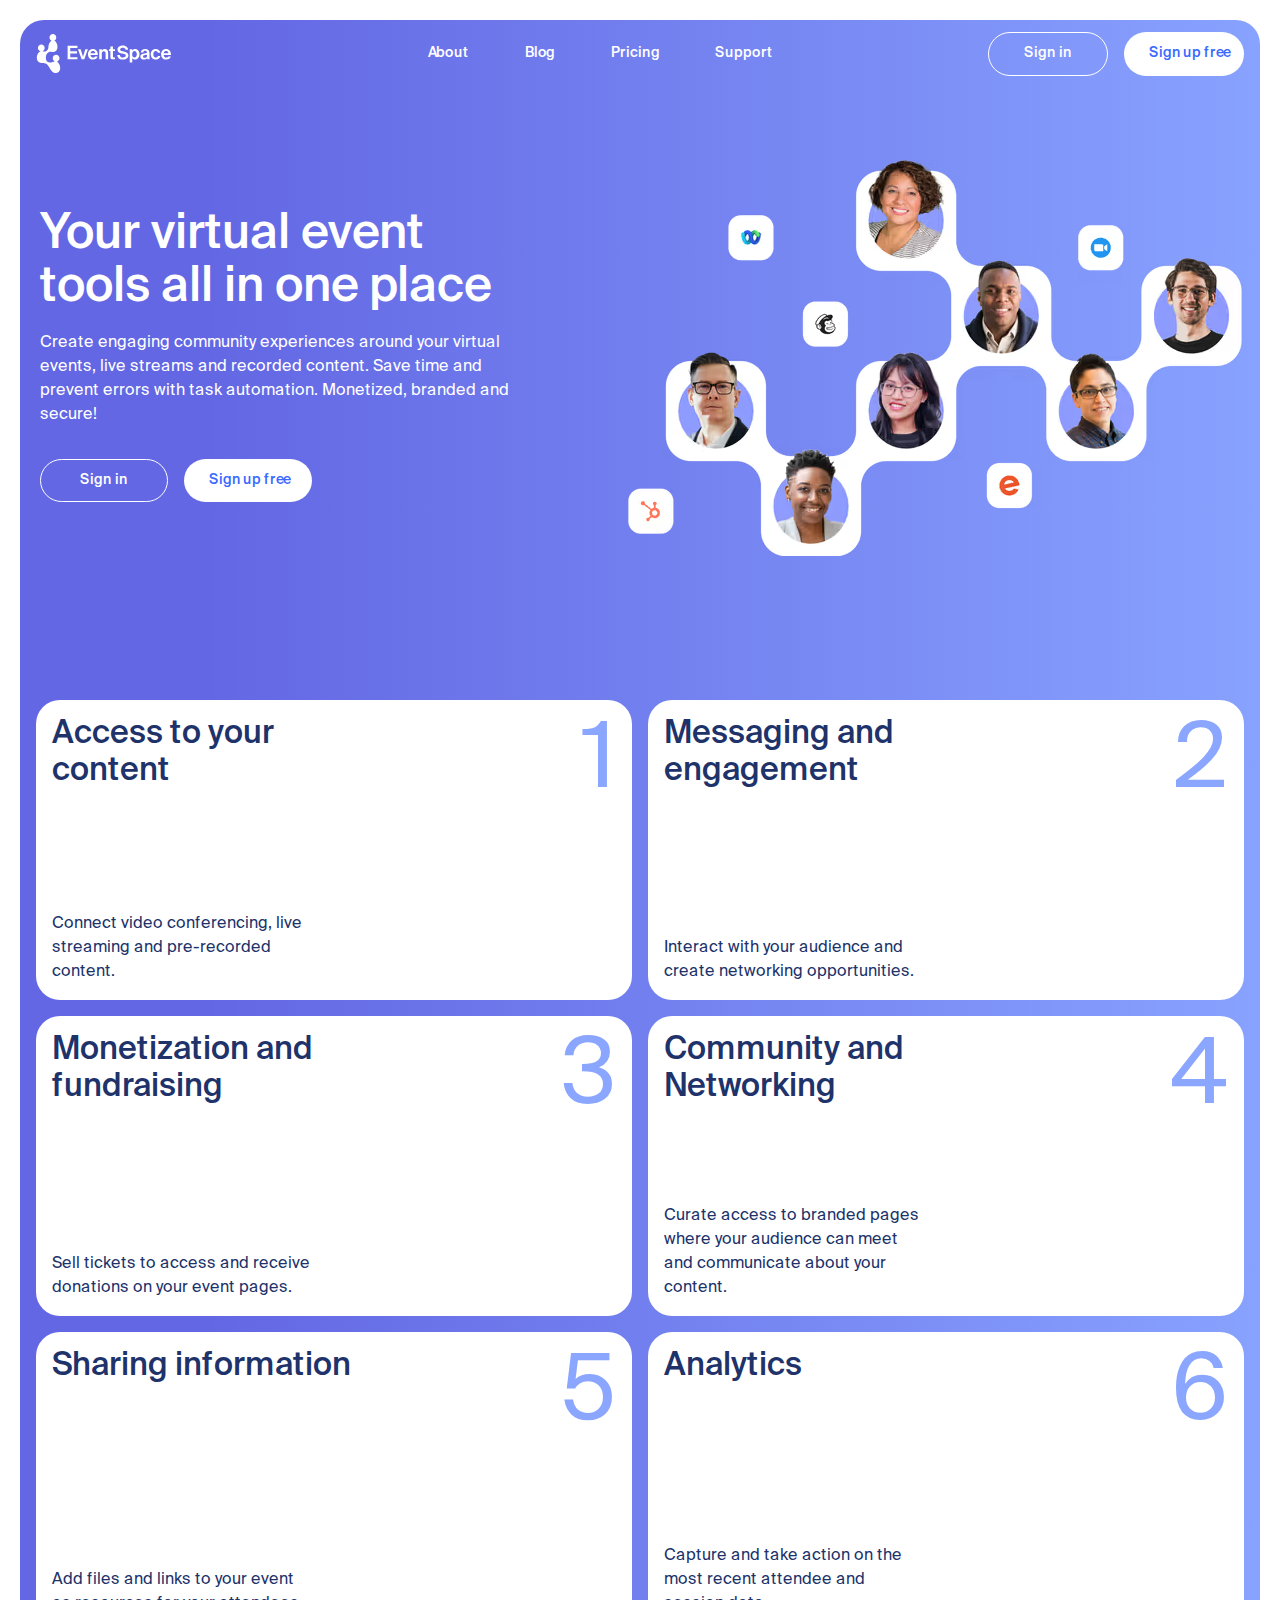
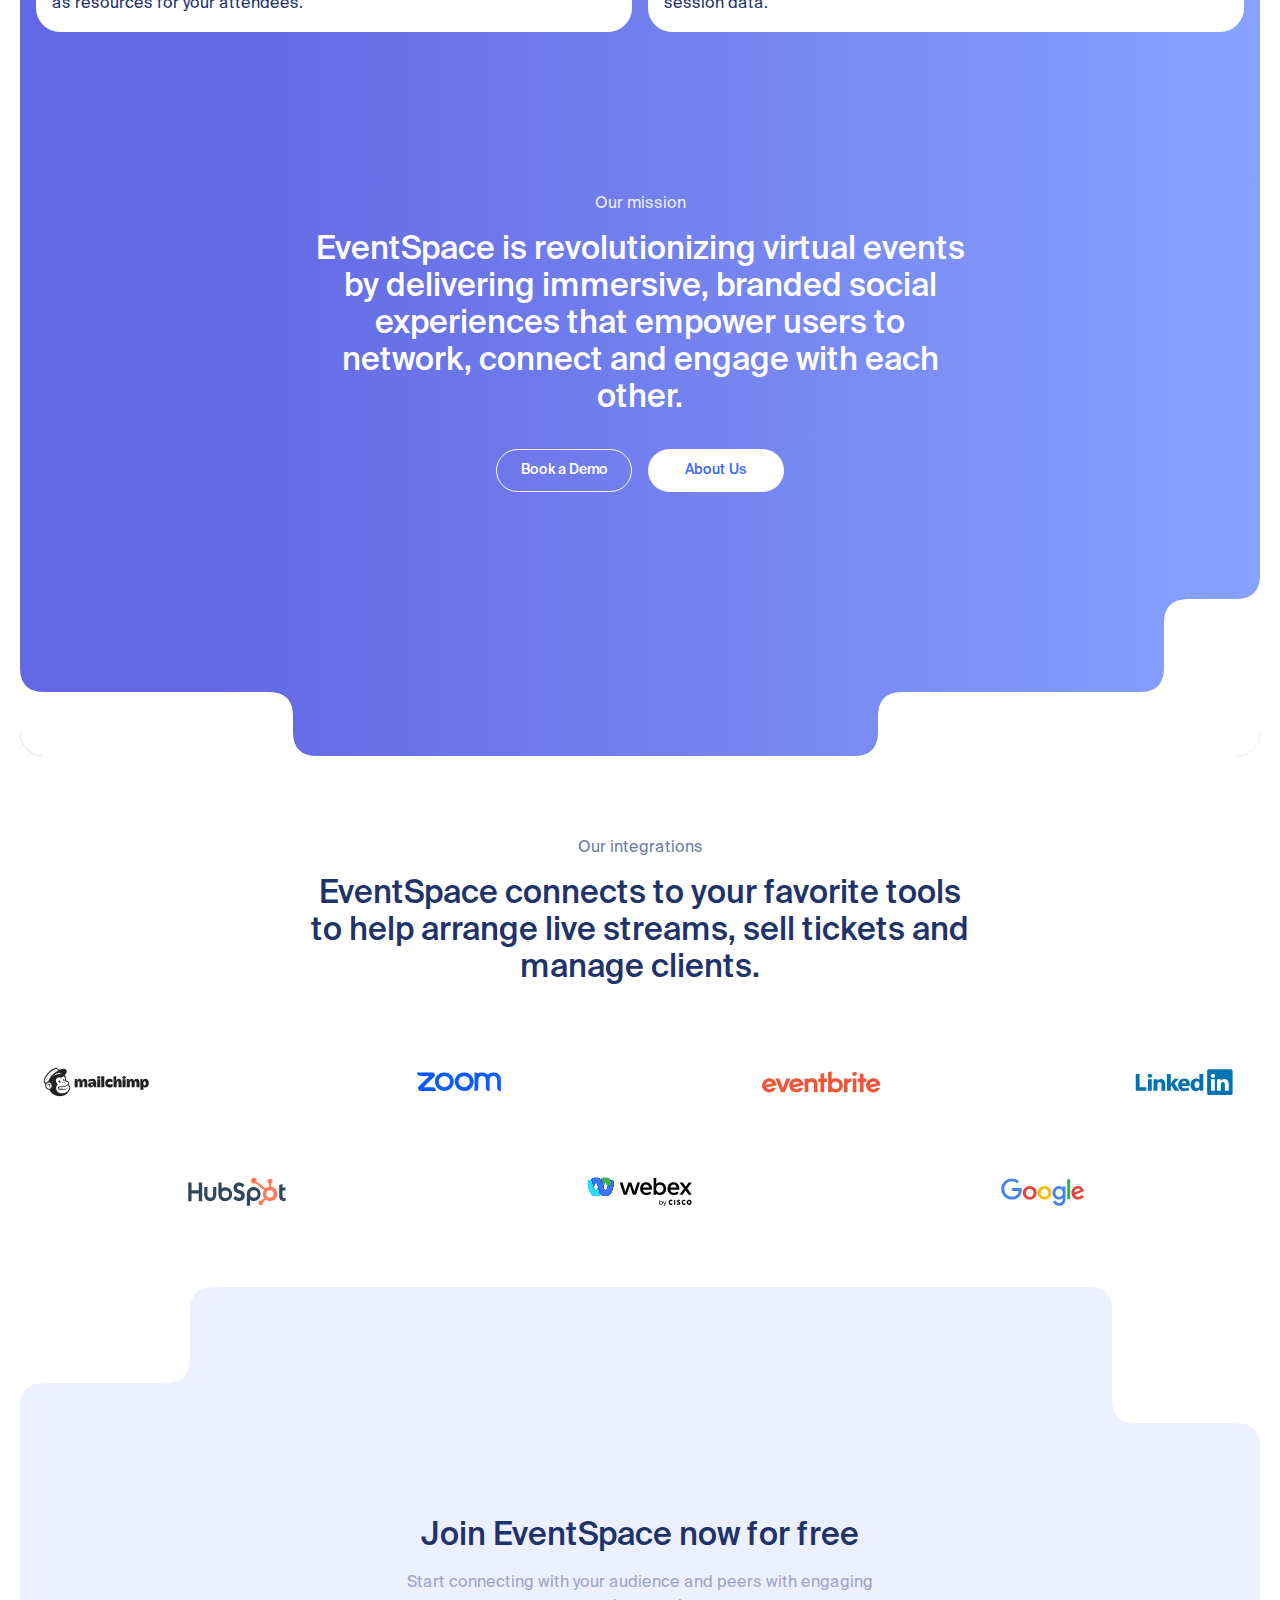
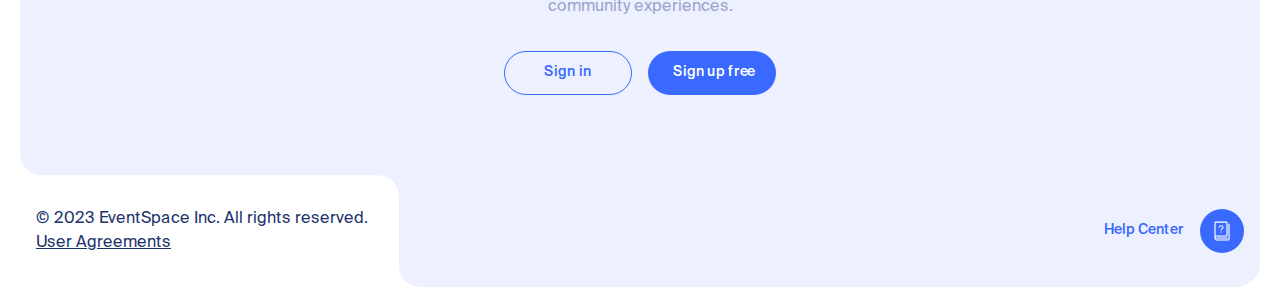
==== commit 5510b555: "fixes" ====
--- a/index.html
+++ b/index.html
@@ -14,10 +14,10 @@
   <title>EventSpace</title>
 
   <link rel="icon" href="../assets/favicon-WJGPJQ6M.png"/>
-  <link rel="stylesheet" href="/style-VI2CCOOU.css">
+  <link rel="stylesheet" href="/style-ROYFKSBP.css">
 </head>
 <body>
-  <div class="md:p-5"><div data-burger="true" class="fixed left-0 top-0 hidden h-full w-full flex-col overflow-auto bg-bg-white"><div class="flex shrink-0 items-center justify-between p-4"><img src="../assets/logo-blue-Y3JVB7RA.svg?url" alt="EventSpace" class="w-[8.5rem]"/><div class="cursor-pointer p-1" data-close-burger="true"><img src="../assets/close-5PEPI26M.svg?url" alt="Close menu" class="h-6 w-6"/></div></div><div class="flex grow flex-col items-center justify-center gap-12 px-4 py-10"><a href="/about" class="h3">About</a><a href="https://blog.eventspace.com/" class="h3">Blog</a><a href="/pricing" class="h3">Pricing</a><a href="https://support.eventspace.com/" class="h3">Support</a></div><div class="flex flex-col items-center gap-6 px-4 py-8"><div class="text-center"><div>© 2023 EventSpace Inc. All rights reserved.</div><a href="/termsofservice" class="link">User Agreements</a></div><a href="https://support.eventspace.com/" class="button group flex cursor-pointer items-center gap-4 text-accent hover:text-accent-hovered active:text-accent-pressed"><div>Help Center</div><div class="rounded-full p-3 bg-current"><svg xmlns="http://www.w3.org/2000/svg" fill="none" viewBox="0 0 20 20" class="h-5 w-5"><path fill="currentColor" stroke="#fff" stroke-width="0.1" d="M17.55 3.065a.55.55 0 0 0-1.101.002v14.867a.449.449 0 0 1-.45.445H5.002a1.445 1.445 0 0 1-1.449-1.437c0-.792.65-1.437 1.449-1.437h8.997c.853 0 1.548-.689 1.548-1.537V2.073c0-.848-.695-1.537-1.548-1.537H4.003c-.854 0-1.55.689-1.55 1.537V16.94c0 1.395 1.146 2.527 2.55 2.527h10.998c.853 0 1.549-.689 1.549-1.537V3.065Zm-13.997-.99v-.041a.45.45 0 0 1 .448-.405h9.998c.249 0 .45.201.45.446v11.893a.448.448 0 0 1-.45.445H5.002a2.55 2.55 0 0 0-1.449.449V2.075Zm1.449 14.321a.548.548 0 0 0-.55.546.55.55 0 0 0 .55.546H15c.304 0 .55-.245.55-.546a.55.55 0 0 0-.55-.546H5.002Z"></path><path fill="currentColor" d="M10.773 4.78a2.55 2.55 0 0 0-1.688-.616 2.56 2.56 0 0 0-1.687.615c-.472.413-.732.968-.732 1.562v.115a.12.12 0 0 0 .121.121h.726a.121.121 0 0 0 .12-.12V6.34c0-.666.652-1.21 1.452-1.21.8 0 1.452.544 1.452 1.21 0 .47-.333.902-.848 1.1A1.69 1.69 0 0 0 8.6 9.04v.325c0 .066.054.12.121.12h.726a.121.121 0 0 0 .12-.12v-.344a.73.73 0 0 1 .468-.677c.892-.343 1.468-1.13 1.468-2.004.002-.594-.258-1.149-.73-1.562ZM8.48 11.06a.605.605 0 1 0 1.21 0 .605.605 0 0 0-1.21 0Z"></path></svg></div></a></div></div><div class="overflow-hidden md:rounded-3xl"><div class="home-gradient md:pt-3"><div class="flex items-center justify-between p-4 md:py-0"><a href="/" class="mr-10 shrink-0"><img src="../assets/logo-NUBNZXGK.svg?url" alt="EventSpace" class="w-[8.5rem]"/></a><div class="cursor-pointer p-1 md:hidden" data-open-burger="true"><svg xmlns="http://www.w3.org/2000/svg" fill="none" viewBox="0 0 24 24" class="h-6 w-6 text-text-contrast"><path fill="currentColor" d="M21 4.5H3V6h18V4.5ZM21 18H3v1.5h18V18Zm0-6.75H3v1.5h18v-1.5Z"></path></svg></div><div class="m-auto hidden items-center gap-10 md:flex"><a href="/about" class="button block cursor-pointer p-2 transition-colors text-text-contrast hover:text-text-contrast-hovered">About</a><a href="https://blog.eventspace.com/" class="button block cursor-pointer p-2 transition-colors text-text-contrast hover:text-text-contrast-hovered">Blog</a><a href="/pricing" class="button block cursor-pointer p-2 transition-colors text-text-contrast hover:text-text-contrast-hovered">Pricing</a><a href="https://support.eventspace.com/" class="button block cursor-pointer p-2 transition-colors text-text-contrast hover:text-text-contrast-hovered">Support</a></div><div class="ml-auto hidden gap-4 sm:ml-0 md:flex"><a href="/auth/sign_in" class="button inline-block cursor-pointer whitespace-nowrap rounded-full border border-solid px-6 py-3 text-center transition-colors border-bg-white text-text-contrast hover:bg-bg-blue-hovered hover:text-accent-hovered active:bg-bg-blue-light w-[120px]"><span>Sign in</span></a><a href="/auth/sign_up" class="button inline-block cursor-pointer whitespace-nowrap rounded-full border border-solid px-6 py-3 text-center transition-colors border-transparent bg-text-contrast text-accent hover:bg-bg-blue-hovered hover:text-accent-hovered active:bg-bg-blue-light w-[120px]"><span>Sign up free</span></a></div></div><div class="lg:jus mb-16 mt-8 flex flex-col-reverse justify-between gap-8 md:mb-16 md:mt-20 md:flex-row md:items-center md:gap-4 xl:justify-center xl:gap-12 xl:px-[7.5rem]"><div class="w-full shrink-0 space-y-8 px-4 sm:w-[38rem] md:w-[31rem] md:pl-5 md:pr-0 lg:w-[32.25rem]"><div class="space-y-4 text-text-contrast"><h1 class="h1">Your virtual event tools all in one place</h1><div>Create engaging community experiences around your virtual events, live streams and recorded content. Save time and prevent errors with task automation. Monetized, branded and secure!</div></div><div class="flex gap-4"><a href="/auth/sign_in" class="button inline-block cursor-pointer whitespace-nowrap rounded-full border border-solid px-6 py-3 text-center transition-colors border-bg-white text-text-contrast hover:bg-bg-blue-hovered hover:text-accent-hovered active:bg-bg-blue-light w-32"><span>Sign in</span></a><a href="/auth/sign_up" class="button inline-block cursor-pointer whitespace-nowrap rounded-full border border-solid px-6 py-3 text-center transition-colors border-transparent bg-text-contrast text-accent hover:bg-bg-blue-hovered hover:text-accent-hovered active:bg-bg-blue-light w-32"><span>Sign up free</span></a></div></div><div class="flex justify-center sm:justify-start sm:px-4 lg:px-0"><picture class="block h-[21.5rem] w-[33.25rem] shrink-0 sm:h-[25rem] sm:w-[38.6rem] md:w-[38.625rem] lg:h-[40rem] lg:w-[61.25rem] lg:shrink-0"><source srcSet="../assets/hero.532-RDFWJT5C.avif 1x, ../assets/hero.1064-MDRLAFNH.avif 2x, ../assets/hero.1596-7SMJRAV7.avif 3x" type="image/avif" media="(max-width: 768px)"/><source srcSet="../assets/hero.618-BKF2PE45.avif 1x, ../assets/hero.1236-H2AKDWWL.avif 2x, ../assets/hero.1854-3YM47U47.avif 3x" type="image/avif" media="(max-width: 1440px)"/><source srcSet="../assets/hero.989-VUVCHC65.avif 1x, ../assets/hero.1978-QGRTCZ5C.avif 2x, ../assets/hero.2967-PBS33DA3.avif 3x" type="image/avif"/><img src="../assets/hero-TVHKFWIS.png" class="h-full w-full object-cover" alt="Home Hero Image"/></picture></div></div><div class="flex gap-4 overflow-auto px-4 py-8 md:grid md:grid-cols-features md:py-20 lg:grid-cols-3 xl:m-auto xl:w-[102.5rem]"><div class="flex h-[15rem] w-[20rem] shrink-0 flex-col rounded-3xl bg-bg-white p-4 md:h-[18.75rem] md:w-full"><div class="flex"><h3 class="h3 w-[12.5rem] md:w-[20rem]">Access to your content</h3><div class="ml-auto text-right text-[5rem] leading-[100%] text-bg-blue md:text-[5.75rem]">1</div></div><div class="mt-auto w-[260px] shrink-0 text-text-accent">Connect video conferencing, live streaming and pre-recorded content.</div></div><div class="flex h-[15rem] w-[20rem] shrink-0 flex-col rounded-3xl bg-bg-white p-4 md:h-[18.75rem] md:w-full"><div class="flex"><h3 class="h3 w-[12.5rem] md:w-[20rem]">Messaging and engagement</h3><div class="ml-auto text-right text-[5rem] leading-[100%] text-bg-blue md:text-[5.75rem]">2</div></div><div class="mt-auto w-[260px] shrink-0 text-text-accent">Interact with your audience and create networking opportunities.</div></div><div class="flex h-[15rem] w-[20rem] shrink-0 flex-col rounded-3xl bg-bg-white p-4 md:h-[18.75rem] md:w-full"><div class="flex"><h3 class="h3 w-[12.5rem] md:w-[20rem]">Monetization and fundraising</h3><div class="ml-auto text-right text-[5rem] leading-[100%] text-bg-blue md:text-[5.75rem]">3</div></div><div class="mt-auto w-[260px] shrink-0 text-text-accent">Sell tickets to access and receive donations on your event pages.</div></div><div class="flex h-[15rem] w-[20rem] shrink-0 flex-col rounded-3xl bg-bg-white p-4 md:h-[18.75rem] md:w-full"><div class="flex"><h3 class="h3 w-[12.5rem] md:w-[20rem]">Community and Networking</h3><div class="ml-auto text-right text-[5rem] leading-[100%] text-bg-blue md:text-[5.75rem]">4</div></div><div class="mt-auto w-[260px] shrink-0 text-text-accent">Curate access to branded pages where your audience can meet and communicate about your content.</div></div><div class="flex h-[15rem] w-[20rem] shrink-0 flex-col rounded-3xl bg-bg-white p-4 md:h-[18.75rem] md:w-full"><div class="flex"><h3 class="h3 w-[12.5rem] md:w-[20rem]">Sharing information</h3><div class="ml-auto text-right text-[5rem] leading-[100%] text-bg-blue md:text-[5.75rem]">5</div></div><div class="mt-auto w-[260px] shrink-0 text-text-accent">Add files and links to your event as resources for your attendees.</div></div><div class="flex h-[15rem] w-[20rem] shrink-0 flex-col rounded-3xl bg-bg-white p-4 md:h-[18.75rem] md:w-full"><div class="flex"><h3 class="h3 w-[12.5rem] md:w-[20rem]">Analytics</h3><div class="ml-auto text-right text-[5rem] leading-[100%] text-bg-blue md:text-[5.75rem]">6</div></div><div class="mt-auto w-[260px] shrink-0 text-text-accent">Capture and take action on the most recent attendee and session data.</div></div></div><div class="flex flex-col items-center justify-center gap-8 px-4 py-16 md:py-20"><div class="space-y-4 text-center sm:w-[32rem] md:w-[41.5rem]"><div class="text-bg-blue-light">Our mission</div><h3 class="h3 text-text-contrast">EventSpace is revolutionizing virtual events by delivering immersive, branded social experiences that empower users to network, connect and engage with each other.</h3></div><div class="flex justify-center"><div class="flex gap-4"><div data-calendly="https://calendly.com/d/zgt-qmy-9vr/eventspace-com-demo-and-services-meeting"><a class="button inline-block cursor-pointer whitespace-nowrap rounded-full border border-solid px-6 py-3 text-center transition-colors border-bg-white text-text-contrast hover:bg-bg-blue-hovered hover:text-accent-hovered active:bg-bg-blue-light w-[8.5rem]"><span>Book a Demo</span></a></div><a class="button inline-block cursor-pointer whitespace-nowrap rounded-full border border-solid px-6 py-3 text-center transition-colors border-transparent bg-text-contrast text-accent hover:bg-bg-blue-hovered hover:text-accent-hovered active:bg-bg-blue-light w-[8.5rem]"><span>About Us</span></a></div></div></div></div><div class="home-gradient relative h-[5.5rem] md:h-[11.5rem]"><svg xmlns="http://www.w3.org/2000/svg" class="absolute bottom-0 left-0 h-[72px] w-[87px] md:hidden"><path fill="#fff" d="M 0 0 q 0 24 24 24 h 15 q 24 0 24 24 q 0 24 24 24 H 0"></path></svg><svg xmlns="http://www.w3.org/2000/svg" class="absolute bottom-0 right-0 h-[72px] w-[172px] md:hidden"><path fill="#fff" d="M 172 0 q 0 24 -24 24 h -100 q -24 0 -24 24 q 0 24 -24 24 H 172"></path></svg><svg xmlns="http://www.w3.org/2000/svg" class="absolute bottom-0 left-0 hidden h-[88px] w-[297px] md:block"><path fill="#fff" d="M 0 0 q 0 24 24 24 h 225 q 24 0 24 24 v 16 q 0 24 24 24 H 0"></path></svg><svg xmlns="http://www.w3.org/2000/svg" class="absolute bottom-0 right-0 hidden h-[181px] w-[406px] md:block"><path fill="#fff" d="M 406 0 q 0 24 -24 24 h -48 q -24 0 -24 24 v 45 q 0 24 -24 24 h -238 q -24 0 -24 24 v 16 q 0 24 -24 24 h 406"></path></svg></div></div><div class="md:py-30 flex flex-col items-center gap-16 px-4 py-20 md:gap-20"><div class="flex flex-col justify-center gap-4 text-center sm:w-[32rem] md:w-[41.5rem]"><div class="text-text-secondary">Our integrations</div><h3 class="h3">EventSpace connects to your favorite tools to help arrange live streams, sell tickets and manage clients.</h3></div><div class="hidden w-full space-y-20 sm:block xl:w-[102.5rem]"><div class="flex justify-between"><img src="../assets/mailchimp-7J7BNFJQ.svg?url" alt="Mailchimp logo" class="flex w-[7.5rem] items-center justify-center"/><img src="../assets/zoom-HAIT5KG4.svg?url" alt="Zoom logo" class="flex w-[7.5rem] items-center justify-center"/><img src="../assets/eventbrite-52MYT3Y3.svg?url" alt="Eventbrite logo" class="flex w-[7.5rem] items-center justify-center"/><img src="../assets/linkedin-QTBX5GY5.svg?url" alt="LinkedIn logo" class="flex w-[7.5rem] items-center justify-center"/></div><div class="flex justify-around"><img src="../assets/hubspot-4JWGWJDO.svg?url" alt="Hubspot logo" class="flex w-[7.5rem] items-center justify-center"/><img src="../assets/webex-VOJPN4OQ.svg?url" alt="Webex logo" class="flex w-[7.5rem] items-center justify-center"/><img src="../assets/google-NH6ZJ5H3.svg?url" alt="Google logo" class="flex w-[7.5rem] items-center justify-center"/></div></div><div class="grid w-full grid-cols-2 justify-items-center gap-y-14 sm:hidden"><img src="../assets/mailchimp-7J7BNFJQ.svg?url" alt="Mailchimp logo" class="flex w-[7.5rem] items-center justify-center"/><img src="../assets/zoom-HAIT5KG4.svg?url" alt="Zoom logo" class="flex w-[7.5rem] items-center justify-center"/><img src="../assets/eventbrite-52MYT3Y3.svg?url" alt="Eventbrite logo" class="flex w-[7.5rem] items-center justify-center"/><img src="../assets/linkedin-QTBX5GY5.svg?url" alt="LinkedIn logo" class="flex w-[7.5rem] items-center justify-center"/><img src="../assets/hubspot-4JWGWJDO.svg?url" alt="Hubspot logo" class="flex w-[7.5rem] items-center justify-center"/><img src="../assets/webex-VOJPN4OQ.svg?url" alt="Webex logo" class="flex w-[7.5rem] items-center justify-center"/><img src="../assets/google-NH6ZJ5H3.svg?url" alt="Google logo" class="flex w-[7.5rem] items-center justify-center col-span-2"/></div></div><div class="relative bg-bg-blue-light md:rounded-3xl"><div class="relative h-[5.5rem] md:h-[9.4375rem]"><svg xmlns="http://www.w3.org/2000/svg" class="absolute left-0 top-0 h-[75px] w-[157px] md:hidden"><path fill="#fff" d="M 0 0 v 75 q 0 -24 24 -24 h 85 q 24 0 24 -24 v -3 q 0 -24 24 -24"></path></svg><svg xmlns="http://www.w3.org/2000/svg" class="absolute right-0 top-0 h-[75px] w-[77px] md:hidden"><path fill="#fff" d="M 0 0 q 24 0 24 24 v 3 q 0 24 24 24 h 5 q 24 0 24 24 V 0"></path></svg><svg xmlns="http://www.w3.org/2000/svg" class="absolute right-0 top-0 hidden h-[160px] w-[172px] md:block"><path fill="#fff" d="M 0 0 q 24 0 24 24 v 88 q 0 24 24 24 h 100 q 24 0 24 24 L 172 0"></path></svg><svg xmlns="http://www.w3.org/2000/svg" class="absolute left-0 top-0 hidden h-[120px] w-[194px] md:block"><path fill="#fff" d="M 0 0 v 120 q 0 -24 24 -24 h 122 q 24 0 24 -24 v -48 q 0 -24 24 -24"></path></svg></div><div class="relative z-10"><div class="flex flex-col items-center justify-center gap-8 px-4 py-16 md:py-20"><div class="flex flex-col items-center gap-4 text-center md:w-[32.25rem]"><div class="h2 md:h3 w-[17rem] md:w-fit">Join EventSpace now for free</div><div class="w-[21.4375rem] text-text-tertiary md:w-fit">Start connecting with your audience and peers with engaging community experiences.</div></div><div class="flex justify-center gap-4"><a href="/auth/sign_in" class="button inline-block cursor-pointer whitespace-nowrap rounded-full border border-solid px-6 py-3 text-center transition-colors border-accent text-accent hover:bg-accent-hovered hover:text-text-contrast active:bg-accent-pressed w-32"><span>Sign in</span></a><a href="/auth/sign_up" class="button inline-block cursor-pointer whitespace-nowrap rounded-full border border-solid px-6 py-3 text-center transition-colors border-transparent bg-accent text-text-contrast hover:bg-accent-hovered active:bg-accent-pressed w-32"><span>Sign up free</span></a></div></div><div class="flex flex-col items-center justify-between gap-6 px-4 py-8 md:flex-row"><div class="text-center md:text-left"><div>© 2023 EventSpace Inc. All rights reserved.</div><a href="/termsofservice" class="link">User Agreements</a></div><a href="https://support.eventspace.com/" class="button group flex cursor-pointer items-center gap-4 text-accent hover:text-accent-hovered active:text-accent-pressed"><div>Help Center</div><div class="rounded-full p-3 bg-current"><svg xmlns="http://www.w3.org/2000/svg" fill="none" viewBox="0 0 20 20" class="h-5 w-5"><path fill="currentColor" stroke="#fff" stroke-width="0.1" d="M17.55 3.065a.55.55 0 0 0-1.101.002v14.867a.449.449 0 0 1-.45.445H5.002a1.445 1.445 0 0 1-1.449-1.437c0-.792.65-1.437 1.449-1.437h8.997c.853 0 1.548-.689 1.548-1.537V2.073c0-.848-.695-1.537-1.548-1.537H4.003c-.854 0-1.55.689-1.55 1.537V16.94c0 1.395 1.146 2.527 2.55 2.527h10.998c.853 0 1.549-.689 1.549-1.537V3.065Zm-13.997-.99v-.041a.45.45 0 0 1 .448-.405h9.998c.249 0 .45.201.45.446v11.893a.448.448 0 0 1-.45.445H5.002a2.55 2.55 0 0 0-1.449.449V2.075Zm1.449 14.321a.548.548 0 0 0-.55.546.55.55 0 0 0 .55.546H15c.304 0 .55-.245.55-.546a.55.55 0 0 0-.55-.546H5.002Z"></path><path fill="currentColor" d="M10.773 4.78a2.55 2.55 0 0 0-1.688-.616 2.56 2.56 0 0 0-1.687.615c-.472.413-.732.968-.732 1.562v.115a.12.12 0 0 0 .121.121h.726a.121.121 0 0 0 .12-.12V6.34c0-.666.652-1.21 1.452-1.21.8 0 1.452.544 1.452 1.21 0 .47-.333.902-.848 1.1A1.69 1.69 0 0 0 8.6 9.04v.325c0 .066.054.12.121.12h.726a.121.121 0 0 0 .12-.12v-.344a.73.73 0 0 1 .468-.677c.892-.343 1.468-1.13 1.468-2.004.002-.594-.258-1.149-.73-1.562ZM8.48 11.06a.605.605 0 1 0 1.21 0 .605.605 0 0 0-1.21 0Z"></path></svg></div></a></div></div><svg xmlns="http://www.w3.org/2000/svg" class="absolute bottom-0 left-0 hidden h-[136px] w-[403px] md:block"><path fill="#fff" d="M 0 0 q 0 24 24 24 h 331 q 24 0 24 24 v 64 q 0 24 24 24 L 0 136"></path></svg></div></div>
+  <div class="md:p-5"><div data-burger="true" class="fixed left-0 top-0 z-50 hidden h-full w-full flex-col overflow-auto bg-bg-white"><div class="flex shrink-0 items-center justify-between p-4"><img src="../assets/logo-blue-Y3JVB7RA.svg?url" alt="EventSpace" class="w-[8.5rem]"/><div class="cursor-pointer p-1" data-close-burger="true"><img src="../assets/close-5PEPI26M.svg?url" alt="Close menu" class="h-6 w-6"/></div></div><div class="flex grow flex-col items-center justify-center gap-12 px-4 py-10"><a href="/about" class="h3">About</a><a href="https://blog.eventspace.com/" class="h3">Blog</a><a href="/pricing" class="h3">Pricing</a><a href="https://support.eventspace.com/" class="h3">Support</a></div><div class="flex flex-col items-center gap-6 px-4 py-8"><div class="text-center"><div>© 2023 EventSpace Inc. All rights reserved.</div><a href="/termsofservice" class="link">User Agreements</a></div><a href="https://support.eventspace.com/" class="button group flex cursor-pointer items-center gap-4 text-accent hover:text-accent-hovered active:text-accent-pressed"><div>Help Center</div><div class="rounded-full p-3 bg-current"><svg xmlns="http://www.w3.org/2000/svg" fill="none" viewBox="0 0 20 20" class="h-5 w-5 text-text-contrast"><path fill="currentColor" stroke="#fff" stroke-width="0.1" d="M17.55 3.065a.55.55 0 0 0-1.101.002v14.867a.449.449 0 0 1-.45.445H5.002a1.445 1.445 0 0 1-1.449-1.437c0-.792.65-1.437 1.449-1.437h8.997c.853 0 1.548-.689 1.548-1.537V2.073c0-.848-.695-1.537-1.548-1.537H4.003c-.854 0-1.55.689-1.55 1.537V16.94c0 1.395 1.146 2.527 2.55 2.527h10.998c.853 0 1.549-.689 1.549-1.537V3.065Zm-13.997-.99v-.041a.45.45 0 0 1 .448-.405h9.998c.249 0 .45.201.45.446v11.893a.448.448 0 0 1-.45.445H5.002a2.55 2.55 0 0 0-1.449.449V2.075Zm1.449 14.321a.548.548 0 0 0-.55.546.55.55 0 0 0 .55.546H15c.304 0 .55-.245.55-.546a.55.55 0 0 0-.55-.546H5.002Z"></path><path fill="currentColor" d="M10.773 4.78a2.55 2.55 0 0 0-1.688-.616 2.56 2.56 0 0 0-1.687.615c-.472.413-.732.968-.732 1.562v.115a.12.12 0 0 0 .121.121h.726a.121.121 0 0 0 .12-.12V6.34c0-.666.652-1.21 1.452-1.21.8 0 1.452.544 1.452 1.21 0 .47-.333.902-.848 1.1A1.69 1.69 0 0 0 8.6 9.04v.325c0 .066.054.12.121.12h.726a.121.121 0 0 0 .12-.12v-.344a.73.73 0 0 1 .468-.677c.892-.343 1.468-1.13 1.468-2.004.002-.594-.258-1.149-.73-1.562ZM8.48 11.06a.605.605 0 1 0 1.21 0 .605.605 0 0 0-1.21 0Z"></path></svg></div></a></div></div><div class="overflow-hidden md:rounded-3xl"><div class="home-gradient md:pt-3"><div class="flex items-center justify-between p-4 md:py-0"><a href="/" class="mr-10 shrink-0"><img src="../assets/logo-NUBNZXGK.svg?url" alt="EventSpace" class="w-[8.5rem]"/></a><div class="cursor-pointer p-1 md:hidden" data-open-burger="true"><svg xmlns="http://www.w3.org/2000/svg" fill="none" viewBox="0 0 24 24" class="h-6 w-6 text-text-contrast"><path fill="currentColor" d="M21 4.5H3V6h18V4.5ZM21 18H3v1.5h18V18Zm0-6.75H3v1.5h18v-1.5Z"></path></svg></div><div class="m-auto hidden items-center gap-10 md:flex"><a href="/about" class="button block cursor-pointer p-2 transition-colors text-text-contrast hover:text-text-contrast-hovered">About</a><a href="https://blog.eventspace.com/" class="button block cursor-pointer p-2 transition-colors text-text-contrast hover:text-text-contrast-hovered">Blog</a><a href="/pricing" class="button block cursor-pointer p-2 transition-colors text-text-contrast hover:text-text-contrast-hovered">Pricing</a><a href="https://support.eventspace.com/" class="button block cursor-pointer p-2 transition-colors text-text-contrast hover:text-text-contrast-hovered">Support</a></div><div class="ml-auto hidden gap-4 sm:ml-0 md:flex"><a href="/auth/sign_in" class="button inline-block cursor-pointer whitespace-nowrap rounded-full border border-solid px-6 py-3 text-center transition-colors border-bg-white text-text-contrast hover:bg-bg-blue-hovered hover:text-accent-hovered active:bg-bg-blue-light w-[120px]"><span>Sign in</span></a><a href="/auth/sign_up" class="button inline-block cursor-pointer whitespace-nowrap rounded-full border border-solid px-6 py-3 text-center transition-colors border-transparent bg-text-contrast text-accent hover:bg-bg-blue-hovered hover:text-accent-hovered active:bg-bg-blue-light w-[120px]"><span>Sign up free</span></a></div></div><div class="lg:jus mb-16 mt-8 flex flex-col-reverse justify-between gap-8 md:mb-16 md:mt-20 md:flex-row md:items-center md:gap-4 xl:justify-center xl:gap-12 xl:px-[7.5rem]"><div class="w-full shrink-0 space-y-8 px-4 sm:w-[38rem] md:w-[31rem] md:pl-5 md:pr-0 lg:w-[32.25rem]"><div class="space-y-4 text-text-contrast"><h1 class="h1">Your virtual event tools all in one place</h1><div>Create engaging community experiences around your virtual events, live streams and recorded content. Save time and prevent errors with task automation. Monetized, branded and secure!</div></div><div class="flex gap-4"><a href="/auth/sign_in" class="button inline-block cursor-pointer whitespace-nowrap rounded-full border border-solid px-6 py-3 text-center transition-colors border-bg-white text-text-contrast hover:bg-bg-blue-hovered hover:text-accent-hovered active:bg-bg-blue-light w-32"><span>Sign in</span></a><a href="/auth/sign_up" class="button inline-block cursor-pointer whitespace-nowrap rounded-full border border-solid px-6 py-3 text-center transition-colors border-transparent bg-text-contrast text-accent hover:bg-bg-blue-hovered hover:text-accent-hovered active:bg-bg-blue-light w-32"><span>Sign up free</span></a></div></div><div class="flex justify-center sm:justify-start sm:px-4 lg:px-0"><picture class="block h-[21.5rem] w-[33.25rem] shrink-0 sm:h-[25rem] sm:w-[38.6rem] md:w-[38.625rem] lg:h-[40rem] lg:w-[61.25rem] lg:shrink-0"><source srcSet="../assets/hero.532-RDFWJT5C.avif 1x, ../assets/hero.1064-MDRLAFNH.avif 2x, ../assets/hero.1596-7SMJRAV7.avif 3x" type="image/avif" media="(max-width: 768px)"/><source srcSet="../assets/hero.618-BKF2PE45.avif 1x, ../assets/hero.1236-H2AKDWWL.avif 2x, ../assets/hero.1854-3YM47U47.avif 3x" type="image/avif" media="(max-width: 1440px)"/><source srcSet="../assets/hero.989-VUVCHC65.avif 1x, ../assets/hero.1978-QGRTCZ5C.avif 2x, ../assets/hero.2967-PBS33DA3.avif 3x" type="image/avif"/><img src="../assets/hero-TVHKFWIS.png" class="h-full w-full object-cover" alt="Home Hero Image"/></picture></div></div><div class="flex gap-4 overflow-auto px-4 py-8 md:grid md:grid-cols-features md:py-20 lg:grid-cols-3 xl:m-auto xl:w-[102.5rem]"><div class="flex h-[15rem] w-[20rem] shrink-0 flex-col rounded-3xl bg-bg-white p-4 md:h-[18.75rem] md:w-full"><div class="flex"><h3 class="h3 w-[12.5rem] md:w-[20rem]">Access to your content</h3><div class="ml-auto text-right text-[5rem] leading-[100%] text-bg-blue md:text-[5.75rem]">1</div></div><div class="mt-auto w-[260px] shrink-0 text-text-accent">Connect video conferencing, live streaming and pre-recorded content.</div></div><div class="flex h-[15rem] w-[20rem] shrink-0 flex-col rounded-3xl bg-bg-white p-4 md:h-[18.75rem] md:w-full"><div class="flex"><h3 class="h3 w-[12.5rem] md:w-[20rem]">Messaging and engagement</h3><div class="ml-auto text-right text-[5rem] leading-[100%] text-bg-blue md:text-[5.75rem]">2</div></div><div class="mt-auto w-[260px] shrink-0 text-text-accent">Interact with your audience and create networking opportunities.</div></div><div class="flex h-[15rem] w-[20rem] shrink-0 flex-col rounded-3xl bg-bg-white p-4 md:h-[18.75rem] md:w-full"><div class="flex"><h3 class="h3 w-[12.5rem] md:w-[20rem]">Monetization and fundraising</h3><div class="ml-auto text-right text-[5rem] leading-[100%] text-bg-blue md:text-[5.75rem]">3</div></div><div class="mt-auto w-[260px] shrink-0 text-text-accent">Sell tickets to access and receive donations on your event pages.</div></div><div class="flex h-[15rem] w-[20rem] shrink-0 flex-col rounded-3xl bg-bg-white p-4 md:h-[18.75rem] md:w-full"><div class="flex"><h3 class="h3 w-[12.5rem] md:w-[20rem]">Community and Networking</h3><div class="ml-auto text-right text-[5rem] leading-[100%] text-bg-blue md:text-[5.75rem]">4</div></div><div class="mt-auto w-[260px] shrink-0 text-text-accent">Curate access to branded pages where your audience can meet and communicate about your content.</div></div><div class="flex h-[15rem] w-[20rem] shrink-0 flex-col rounded-3xl bg-bg-white p-4 md:h-[18.75rem] md:w-full"><div class="flex"><h3 class="h3 w-[12.5rem] md:w-[20rem]">Sharing information</h3><div class="ml-auto text-right text-[5rem] leading-[100%] text-bg-blue md:text-[5.75rem]">5</div></div><div class="mt-auto w-[260px] shrink-0 text-text-accent">Add files and links to your event as resources for your attendees.</div></div><div class="flex h-[15rem] w-[20rem] shrink-0 flex-col rounded-3xl bg-bg-white p-4 md:h-[18.75rem] md:w-full"><div class="flex"><h3 class="h3 w-[12.5rem] md:w-[20rem]">Analytics</h3><div class="ml-auto text-right text-[5rem] leading-[100%] text-bg-blue md:text-[5.75rem]">6</div></div><div class="mt-auto w-[260px] shrink-0 text-text-accent">Capture and take action on the most recent attendee and session data.</div></div></div><div class="flex flex-col items-center justify-center gap-8 px-4 py-16 md:py-20"><div class="space-y-4 text-center sm:w-[32rem] md:w-[41.5rem]"><div class="text-bg-blue-light">Our mission</div><h3 class="h3 text-text-contrast">EventSpace is revolutionizing virtual events by delivering immersive, branded social experiences that empower users to network, connect and engage with each other.</h3></div><div class="flex justify-center"><div class="flex gap-4"><div data-calendly="https://calendly.com/d/zgt-qmy-9vr/eventspace-com-demo-and-services-meeting"><a class="button inline-block cursor-pointer whitespace-nowrap rounded-full border border-solid px-6 py-3 text-center transition-colors border-bg-white text-text-contrast hover:bg-bg-blue-hovered hover:text-accent-hovered active:bg-bg-blue-light w-[8.5rem]"><span>Book a Demo</span></a></div><a class="button inline-block cursor-pointer whitespace-nowrap rounded-full border border-solid px-6 py-3 text-center transition-colors border-transparent bg-text-contrast text-accent hover:bg-bg-blue-hovered hover:text-accent-hovered active:bg-bg-blue-light w-[8.5rem]"><span>About Us</span></a></div></div></div></div><div class="home-gradient relative h-[5.5rem] md:h-[11.5rem]"><svg xmlns="http://www.w3.org/2000/svg" class="absolute bottom-0 left-0 h-[72px] w-[87px] md:hidden"><path fill="#fff" d="M 0 0 q 0 24 24 24 h 15 q 24 0 24 24 q 0 24 24 24 H 0"></path></svg><svg xmlns="http://www.w3.org/2000/svg" class="absolute bottom-0 right-0 h-[72px] w-[172px] md:hidden"><path fill="#fff" d="M 172 0 q 0 24 -24 24 h -100 q -24 0 -24 24 q 0 24 -24 24 H 172"></path></svg><svg xmlns="http://www.w3.org/2000/svg" class="absolute bottom-0 left-0 hidden h-[88px] w-[297px] md:block"><path fill="#fff" d="M 0 0 q 0 24 24 24 h 225 q 24 0 24 24 v 16 q 0 24 24 24 H 0"></path></svg><svg xmlns="http://www.w3.org/2000/svg" class="absolute bottom-0 right-0 hidden h-[181px] w-[406px] md:block"><path fill="#fff" d="M 406 0 q 0 24 -24 24 h -48 q -24 0 -24 24 v 45 q 0 24 -24 24 h -238 q -24 0 -24 24 v 16 q 0 24 -24 24 h 406"></path></svg></div></div><div class="md:py-30 flex flex-col items-center gap-16 px-4 py-20 md:gap-20"><div class="flex flex-col justify-center gap-4 text-center sm:w-[32rem] md:w-[41.5rem]"><div class="text-text-secondary">Our integrations</div><h3 class="h3">EventSpace connects to your favorite tools to help arrange live streams, sell tickets and manage clients.</h3></div><div class="hidden w-full space-y-20 sm:block xl:w-[102.5rem]"><div class="flex justify-between"><img src="../assets/mailchimp-7J7BNFJQ.svg?url" alt="Mailchimp logo" class="flex w-[7.5rem] items-center justify-center"/><img src="../assets/zoom-HAIT5KG4.svg?url" alt="Zoom logo" class="flex w-[7.5rem] items-center justify-center"/><img src="../assets/eventbrite-52MYT3Y3.svg?url" alt="Eventbrite logo" class="flex w-[7.5rem] items-center justify-center"/><img src="../assets/linkedin-QTBX5GY5.svg?url" alt="LinkedIn logo" class="flex w-[7.5rem] items-center justify-center"/></div><div class="flex justify-around"><img src="../assets/hubspot-4JWGWJDO.svg?url" alt="Hubspot logo" class="flex w-[7.5rem] items-center justify-center"/><img src="../assets/webex-VOJPN4OQ.svg?url" alt="Webex logo" class="flex w-[7.5rem] items-center justify-center"/><img src="../assets/google-NH6ZJ5H3.svg?url" alt="Google logo" class="flex w-[7.5rem] items-center justify-center"/></div></div><div class="grid w-full grid-cols-2 justify-items-center gap-y-14 sm:hidden"><img src="../assets/mailchimp-7J7BNFJQ.svg?url" alt="Mailchimp logo" class="flex w-[7.5rem] items-center justify-center"/><img src="../assets/zoom-HAIT5KG4.svg?url" alt="Zoom logo" class="flex w-[7.5rem] items-center justify-center"/><img src="../assets/eventbrite-52MYT3Y3.svg?url" alt="Eventbrite logo" class="flex w-[7.5rem] items-center justify-center"/><img src="../assets/linkedin-QTBX5GY5.svg?url" alt="LinkedIn logo" class="flex w-[7.5rem] items-center justify-center"/><img src="../assets/hubspot-4JWGWJDO.svg?url" alt="Hubspot logo" class="flex w-[7.5rem] items-center justify-center"/><img src="../assets/webex-VOJPN4OQ.svg?url" alt="Webex logo" class="flex w-[7.5rem] items-center justify-center"/><img src="../assets/google-NH6ZJ5H3.svg?url" alt="Google logo" class="flex w-[7.5rem] items-center justify-center col-span-2"/></div></div><div class="relative bg-bg-blue-light md:rounded-3xl"><div class="relative h-[5.5rem] md:h-[9.4375rem]"><svg xmlns="http://www.w3.org/2000/svg" class="absolute left-0 top-0 h-[75px] w-[157px] md:hidden"><path fill="#fff" d="M 0 0 v 75 q 0 -24 24 -24 h 85 q 24 0 24 -24 v -3 q 0 -24 24 -24"></path></svg><svg xmlns="http://www.w3.org/2000/svg" class="absolute right-0 top-0 h-[75px] w-[77px] md:hidden"><path fill="#fff" d="M 0 0 q 24 0 24 24 v 3 q 0 24 24 24 h 5 q 24 0 24 24 V 0"></path></svg><svg xmlns="http://www.w3.org/2000/svg" class="absolute right-0 top-0 hidden h-[160px] w-[172px] md:block"><path fill="#fff" d="M 0 0 q 24 0 24 24 v 88 q 0 24 24 24 h 100 q 24 0 24 24 L 172 0"></path></svg><svg xmlns="http://www.w3.org/2000/svg" class="absolute left-0 top-0 hidden h-[120px] w-[194px] md:block"><path fill="#fff" d="M 0 0 v 120 q 0 -24 24 -24 h 122 q 24 0 24 -24 v -48 q 0 -24 24 -24"></path></svg></div><div class="relative z-10"><div class="flex flex-col items-center justify-center gap-8 px-4 py-16 md:py-20"><div class="flex flex-col items-center gap-4 text-center md:w-[32.25rem]"><div class="h2 md:h3 w-[17rem] md:w-fit">Join EventSpace now for free</div><div class="w-[21.4375rem] text-text-tertiary md:w-fit">Start connecting with your audience and peers with engaging community experiences.</div></div><div class="flex justify-center gap-4"><a href="/auth/sign_in" class="button inline-block cursor-pointer whitespace-nowrap rounded-full border border-solid px-6 py-3 text-center transition-colors border-accent text-accent hover:bg-accent-hovered hover:text-text-contrast active:bg-accent-pressed w-32"><span>Sign in</span></a><a href="/auth/sign_up" class="button inline-block cursor-pointer whitespace-nowrap rounded-full border border-solid px-6 py-3 text-center transition-colors border-transparent bg-accent text-text-contrast hover:bg-accent-hovered active:bg-accent-pressed w-32"><span>Sign up free</span></a></div></div><div class="flex flex-col items-center justify-between gap-6 px-4 py-8 md:flex-row"><div class="text-center md:text-left"><div>© 2023 EventSpace Inc. All rights reserved.</div><a href="/termsofservice" class="link">User Agreements</a></div><a href="https://support.eventspace.com/" class="button group flex cursor-pointer items-center gap-4 text-accent hover:text-accent-hovered active:text-accent-pressed"><div>Help Center</div><div class="rounded-full p-3 bg-current"><svg xmlns="http://www.w3.org/2000/svg" fill="none" viewBox="0 0 20 20" class="h-5 w-5 text-text-contrast"><path fill="currentColor" stroke="#fff" stroke-width="0.1" d="M17.55 3.065a.55.55 0 0 0-1.101.002v14.867a.449.449 0 0 1-.45.445H5.002a1.445 1.445 0 0 1-1.449-1.437c0-.792.65-1.437 1.449-1.437h8.997c.853 0 1.548-.689 1.548-1.537V2.073c0-.848-.695-1.537-1.548-1.537H4.003c-.854 0-1.55.689-1.55 1.537V16.94c0 1.395 1.146 2.527 2.55 2.527h10.998c.853 0 1.549-.689 1.549-1.537V3.065Zm-13.997-.99v-.041a.45.45 0 0 1 .448-.405h9.998c.249 0 .45.201.45.446v11.893a.448.448 0 0 1-.45.445H5.002a2.55 2.55 0 0 0-1.449.449V2.075Zm1.449 14.321a.548.548 0 0 0-.55.546.55.55 0 0 0 .55.546H15c.304 0 .55-.245.55-.546a.55.55 0 0 0-.55-.546H5.002Z"></path><path fill="currentColor" d="M10.773 4.78a2.55 2.55 0 0 0-1.688-.616 2.56 2.56 0 0 0-1.687.615c-.472.413-.732.968-.732 1.562v.115a.12.12 0 0 0 .121.121h.726a.121.121 0 0 0 .12-.12V6.34c0-.666.652-1.21 1.452-1.21.8 0 1.452.544 1.452 1.21 0 .47-.333.902-.848 1.1A1.69 1.69 0 0 0 8.6 9.04v.325c0 .066.054.12.121.12h.726a.121.121 0 0 0 .12-.12v-.344a.73.73 0 0 1 .468-.677c.892-.343 1.468-1.13 1.468-2.004.002-.594-.258-1.149-.73-1.562ZM8.48 11.06a.605.605 0 1 0 1.21 0 .605.605 0 0 0-1.21 0Z"></path></svg></div></a></div></div><svg xmlns="http://www.w3.org/2000/svg" class="absolute bottom-0 left-0 hidden h-[136px] w-[403px] md:block"><path fill="#fff" d="M 0 0 q 0 24 24 24 h 331 q 24 0 24 24 v 64 q 0 24 24 24 L 0 136"></path></svg></div></div>
   <script src="/core-5ULJGSLY.js"></script>
   <link href="https://assets.calendly.com/assets/external/widget.css" rel="stylesheet"/><script src="https://assets.calendly.com/assets/external/widget.js" type="text/javascript" async=""></script>
 </body>
--- a/style-ROYFKSBP.css
+++ b/style-ROYFKSBP.css
@@ -0,0 +1,1228 @@
+/* src/style.css */
+@font-face {
+  font-family: "SuisseIntl";
+  font-weight: 400;
+  src: url(./assets/SuisseIntl-Regular-HW4ZWWRT.woff2);
+}
+@font-face {
+  font-family: "SuisseIntl";
+  font-weight: 500;
+  src: url(./assets/SuisseIntl-Medium-ER6Q7K6V.woff2);
+}
+*,
+::before,
+::after {
+  box-sizing: border-box;
+  border-width: 0;
+  border-style: solid;
+  border-color: currentColor;
+}
+::before,
+::after {
+  --tw-content: "";
+}
+html {
+  line-height: 1.5;
+  -webkit-text-size-adjust: 100%;
+  -moz-tab-size: 4;
+  -o-tab-size: 4;
+  tab-size: 4;
+  font-family:
+    ui-sans-serif,
+    system-ui,
+    -apple-system,
+    BlinkMacSystemFont,
+    "Segoe UI",
+    Roboto,
+    "Helvetica Neue",
+    Arial,
+    "Noto Sans",
+    sans-serif,
+    "Apple Color Emoji",
+    "Segoe UI Emoji",
+    "Segoe UI Symbol",
+    "Noto Color Emoji";
+  font-feature-settings: normal;
+  font-variation-settings: normal;
+}
+body {
+  margin: 0;
+  line-height: inherit;
+}
+hr {
+  height: 0;
+  color: inherit;
+  border-top-width: 1px;
+}
+abbr:where([title]) {
+  -webkit-text-decoration: underline dotted;
+  text-decoration: underline dotted;
+}
+h1,
+h2,
+h3,
+h4,
+h5,
+h6 {
+  font-size: inherit;
+  font-weight: inherit;
+}
+a {
+  color: inherit;
+  text-decoration: inherit;
+}
+b,
+strong {
+  font-weight: bolder;
+}
+code,
+kbd,
+samp,
+pre {
+  font-family:
+    ui-monospace,
+    SFMono-Regular,
+    Menlo,
+    Monaco,
+    Consolas,
+    "Liberation Mono",
+    "Courier New",
+    monospace;
+  font-size: 1em;
+}
+small {
+  font-size: 80%;
+}
+sub,
+sup {
+  font-size: 75%;
+  line-height: 0;
+  position: relative;
+  vertical-align: baseline;
+}
+sub {
+  bottom: -0.25em;
+}
+sup {
+  top: -0.5em;
+}
+table {
+  text-indent: 0;
+  border-color: inherit;
+  border-collapse: collapse;
+}
+button,
+input,
+optgroup,
+select,
+textarea {
+  font-family: inherit;
+  font-size: 100%;
+  font-weight: inherit;
+  line-height: inherit;
+  color: inherit;
+  margin: 0;
+  padding: 0;
+}
+button,
+select {
+  text-transform: none;
+}
+button,
+[type=button],
+[type=reset],
+[type=submit] {
+  -webkit-appearance: button;
+  background-color: transparent;
+  background-image: none;
+}
+:-moz-focusring {
+  outline: auto;
+}
+:-moz-ui-invalid {
+  box-shadow: none;
+}
+progress {
+  vertical-align: baseline;
+}
+::-webkit-inner-spin-button,
+::-webkit-outer-spin-button {
+  height: auto;
+}
+[type=search] {
+  -webkit-appearance: textfield;
+  outline-offset: -2px;
+}
+::-webkit-search-decoration {
+  -webkit-appearance: none;
+}
+::-webkit-file-upload-button {
+  -webkit-appearance: button;
+  font: inherit;
+}
+summary {
+  display: list-item;
+}
+blockquote,
+dl,
+dd,
+h1,
+h2,
+h3,
+h4,
+h5,
+h6,
+hr,
+figure,
+p,
+pre {
+  margin: 0;
+}
+fieldset {
+  margin: 0;
+  padding: 0;
+}
+legend {
+  padding: 0;
+}
+ol,
+ul,
+menu {
+  list-style: none;
+  margin: 0;
+  padding: 0;
+}
+textarea {
+  resize: vertical;
+}
+input::-moz-placeholder,
+textarea::-moz-placeholder {
+  opacity: 1;
+  color: #9ca3af;
+}
+input::placeholder,
+textarea::placeholder {
+  opacity: 1;
+  color: #9ca3af;
+}
+button,
+[role=button] {
+  cursor: pointer;
+}
+:disabled {
+  cursor: default;
+}
+img,
+svg,
+video,
+canvas,
+audio,
+iframe,
+embed,
+object {
+  display: block;
+  vertical-align: middle;
+}
+img,
+video {
+  max-width: 100%;
+  height: auto;
+}
+[hidden] {
+  display: none;
+}
+html {
+  font-size: 16px;
+}
+body {
+  font-family: "SuisseIntl", sans-serif;
+  font-size: 1rem;
+  font-weight: 400;
+  line-height: 1.5rem;
+  --tw-text-opacity: 1;
+  color: rgb(32 50 106 / var(--tw-text-opacity));
+}
+.h1,
+.h2,
+.h3,
+.h4 {
+  font-weight: 500;
+}
+.h1 {
+  font-size: 2rem;
+  line-height: 2.3125rem;
+}
+@media (min-width: 1024px) {
+  .h1 {
+    font-size: 3rem;
+    line-height: 3.3125rem;
+  }
+}
+.h2 {
+  font-size: 1.75rem;
+  line-height: 2.125rem;
+}
+@media (min-width: 1024px) {
+  .h2 {
+    font-size: 2.5rem;
+    line-height: 2.75rem;
+  }
+}
+.h3 {
+  font-size: 1.25rem;
+  line-height: 1.625rem;
+}
+@media (min-width: 1024px) {
+  .h3 {
+    font-size: 2rem;
+    line-height: 2.3125rem;
+  }
+}
+.h4 {
+  font-size: 1.125rem;
+  line-height: 1.5625rem;
+}
+@media (min-width: 1024px) {
+  .h4 {
+    font-size: 1.5rem;
+    line-height: 2rem;
+  }
+}
+.link {
+  text-decoration-line: underline;
+}
+*,
+::before,
+::after {
+  --tw-border-spacing-x: 0;
+  --tw-border-spacing-y: 0;
+  --tw-translate-x: 0;
+  --tw-translate-y: 0;
+  --tw-rotate: 0;
+  --tw-skew-x: 0;
+  --tw-skew-y: 0;
+  --tw-scale-x: 1;
+  --tw-scale-y: 1;
+  --tw-pan-x: ;
+  --tw-pan-y: ;
+  --tw-pinch-zoom: ;
+  --tw-scroll-snap-strictness: proximity;
+  --tw-gradient-from-position: ;
+  --tw-gradient-via-position: ;
+  --tw-gradient-to-position: ;
+  --tw-ordinal: ;
+  --tw-slashed-zero: ;
+  --tw-numeric-figure: ;
+  --tw-numeric-spacing: ;
+  --tw-numeric-fraction: ;
+  --tw-ring-inset: ;
+  --tw-ring-offset-width: 0px;
+  --tw-ring-offset-color: #fff;
+  --tw-ring-color: rgb(59 130 246 / 0.5);
+  --tw-ring-offset-shadow: 0 0 #0000;
+  --tw-ring-shadow: 0 0 #0000;
+  --tw-shadow: 0 0 #0000;
+  --tw-shadow-colored: 0 0 #0000;
+  --tw-blur: ;
+  --tw-brightness: ;
+  --tw-contrast: ;
+  --tw-grayscale: ;
+  --tw-hue-rotate: ;
+  --tw-invert: ;
+  --tw-saturate: ;
+  --tw-sepia: ;
+  --tw-drop-shadow: ;
+  --tw-backdrop-blur: ;
+  --tw-backdrop-brightness: ;
+  --tw-backdrop-contrast: ;
+  --tw-backdrop-grayscale: ;
+  --tw-backdrop-hue-rotate: ;
+  --tw-backdrop-invert: ;
+  --tw-backdrop-opacity: ;
+  --tw-backdrop-saturate: ;
+  --tw-backdrop-sepia: ;
+}
+::backdrop {
+  --tw-border-spacing-x: 0;
+  --tw-border-spacing-y: 0;
+  --tw-translate-x: 0;
+  --tw-translate-y: 0;
+  --tw-rotate: 0;
+  --tw-skew-x: 0;
+  --tw-skew-y: 0;
+  --tw-scale-x: 1;
+  --tw-scale-y: 1;
+  --tw-pan-x: ;
+  --tw-pan-y: ;
+  --tw-pinch-zoom: ;
+  --tw-scroll-snap-strictness: proximity;
+  --tw-gradient-from-position: ;
+  --tw-gradient-via-position: ;
+  --tw-gradient-to-position: ;
+  --tw-ordinal: ;
+  --tw-slashed-zero: ;
+  --tw-numeric-figure: ;
+  --tw-numeric-spacing: ;
+  --tw-numeric-fraction: ;
+  --tw-ring-inset: ;
+  --tw-ring-offset-width: 0px;
+  --tw-ring-offset-color: #fff;
+  --tw-ring-color: rgb(59 130 246 / 0.5);
+  --tw-ring-offset-shadow: 0 0 #0000;
+  --tw-ring-shadow: 0 0 #0000;
+  --tw-shadow: 0 0 #0000;
+  --tw-shadow-colored: 0 0 #0000;
+  --tw-blur: ;
+  --tw-brightness: ;
+  --tw-contrast: ;
+  --tw-grayscale: ;
+  --tw-hue-rotate: ;
+  --tw-invert: ;
+  --tw-saturate: ;
+  --tw-sepia: ;
+  --tw-drop-shadow: ;
+  --tw-backdrop-blur: ;
+  --tw-backdrop-brightness: ;
+  --tw-backdrop-contrast: ;
+  --tw-backdrop-grayscale: ;
+  --tw-backdrop-hue-rotate: ;
+  --tw-backdrop-invert: ;
+  --tw-backdrop-opacity: ;
+  --tw-backdrop-saturate: ;
+  --tw-backdrop-sepia: ;
+}
+.fixed {
+  position: fixed;
+}
+.absolute {
+  position: absolute;
+}
+.relative {
+  position: relative;
+}
+.bottom-0 {
+  bottom: 0px;
+}
+.left-0 {
+  left: 0px;
+}
+.right-0 {
+  right: 0px;
+}
+.top-0 {
+  top: 0px;
+}
+.z-10 {
+  z-index: 10;
+}
+.z-50 {
+  z-index: 50;
+}
+.col-span-2 {
+  grid-column: span 2 / span 2;
+}
+.m-auto {
+  margin: auto;
+}
+.mx-auto {
+  margin-left: auto;
+  margin-right: auto;
+}
+.mb-10 {
+  margin-bottom: 2.5rem;
+}
+.mb-16 {
+  margin-bottom: 4rem;
+}
+.mb-2 {
+  margin-bottom: 0.5rem;
+}
+.ml-auto {
+  margin-left: auto;
+}
+.mr-10 {
+  margin-right: 2.5rem;
+}
+.mt-8 {
+  margin-top: 2rem;
+}
+.mt-auto {
+  margin-top: auto;
+}
+.block {
+  display: block;
+}
+.inline-block {
+  display: inline-block;
+}
+.flex {
+  display: flex;
+}
+.grid {
+  display: grid;
+}
+.hidden {
+  display: none;
+}
+.h-5 {
+  height: 1.25rem;
+}
+.h-6 {
+  height: 1.5rem;
+}
+.h-8 {
+  height: 2rem;
+}
+.h-\[120px\] {
+  height: 120px;
+}
+.h-\[136px\] {
+  height: 136px;
+}
+.h-\[15rem\] {
+  height: 15rem;
+}
+.h-\[160px\] {
+  height: 160px;
+}
+.h-\[181px\] {
+  height: 181px;
+}
+.h-\[21\.5rem\] {
+  height: 21.5rem;
+}
+.h-\[5\.5rem\] {
+  height: 5.5rem;
+}
+.h-\[72px\] {
+  height: 72px;
+}
+.h-\[75px\] {
+  height: 75px;
+}
+.h-\[88px\] {
+  height: 88px;
+}
+.h-full {
+  height: 100%;
+}
+.w-32 {
+  width: 8rem;
+}
+.w-5 {
+  width: 1.25rem;
+}
+.w-6 {
+  width: 1.5rem;
+}
+.w-8 {
+  width: 2rem;
+}
+.w-\[12\.5rem\] {
+  width: 12.5rem;
+}
+.w-\[120px\] {
+  width: 120px;
+}
+.w-\[157px\] {
+  width: 157px;
+}
+.w-\[172px\] {
+  width: 172px;
+}
+.w-\[17rem\] {
+  width: 17rem;
+}
+.w-\[18\.75rem\] {
+  width: 18.75rem;
+}
+.w-\[194px\] {
+  width: 194px;
+}
+.w-\[20rem\] {
+  width: 20rem;
+}
+.w-\[21\.4375rem\] {
+  width: 21.4375rem;
+}
+.w-\[260px\] {
+  width: 260px;
+}
+.w-\[297px\] {
+  width: 297px;
+}
+.w-\[33\.25rem\] {
+  width: 33.25rem;
+}
+.w-\[403px\] {
+  width: 403px;
+}
+.w-\[406px\] {
+  width: 406px;
+}
+.w-\[7\.5rem\] {
+  width: 7.5rem;
+}
+.w-\[77px\] {
+  width: 77px;
+}
+.w-\[8\.5rem\] {
+  width: 8.5rem;
+}
+.w-\[87px\] {
+  width: 87px;
+}
+.w-\[89\.334875rem\] {
+  width: 89.334875rem;
+}
+.w-fit {
+  width: -moz-fit-content;
+  width: fit-content;
+}
+.w-full {
+  width: 100%;
+}
+.max-w-\[102\.5rem\] {
+  max-width: 102.5rem;
+}
+.shrink-0 {
+  flex-shrink: 0;
+}
+.grow {
+  flex-grow: 1;
+}
+@keyframes spin {
+  to {
+    transform: rotate(360deg);
+  }
+}
+.animate-spin-slow {
+  animation: spin 3s linear infinite;
+}
+.cursor-pointer {
+  cursor: pointer;
+}
+.grid-cols-1 {
+  grid-template-columns: repeat(1, minmax(0, 1fr));
+}
+.grid-cols-2 {
+  grid-template-columns: repeat(2, minmax(0, 1fr));
+}
+.flex-col {
+  flex-direction: column;
+}
+.flex-col-reverse {
+  flex-direction: column-reverse;
+}
+.items-end {
+  align-items: flex-end;
+}
+.items-center {
+  align-items: center;
+}
+.justify-center {
+  justify-content: center;
+}
+.justify-between {
+  justify-content: space-between;
+}
+.justify-around {
+  justify-content: space-around;
+}
+.justify-items-center {
+  justify-items: center;
+}
+.gap-10 {
+  gap: 2.5rem;
+}
+.gap-12 {
+  gap: 3rem;
+}
+.gap-16 {
+  gap: 4rem;
+}
+.gap-2 {
+  gap: 0.5rem;
+}
+.gap-4 {
+  gap: 1rem;
+}
+.gap-6 {
+  gap: 1.5rem;
+}
+.gap-8 {
+  gap: 2rem;
+}
+.gap-y-14 {
+  row-gap: 3.5rem;
+}
+.gap-y-16 {
+  row-gap: 4rem;
+}
+.space-x-4 > :not([hidden]) ~ :not([hidden]) {
+  --tw-space-x-reverse: 0;
+  margin-right: calc(1rem * var(--tw-space-x-reverse));
+  margin-left: calc(1rem * calc(1 - var(--tw-space-x-reverse)));
+}
+.space-y-10 > :not([hidden]) ~ :not([hidden]) {
+  --tw-space-y-reverse: 0;
+  margin-top: calc(2.5rem * calc(1 - var(--tw-space-y-reverse)));
+  margin-bottom: calc(2.5rem * var(--tw-space-y-reverse));
+}
+.space-y-16 > :not([hidden]) ~ :not([hidden]) {
+  --tw-space-y-reverse: 0;
+  margin-top: calc(4rem * calc(1 - var(--tw-space-y-reverse)));
+  margin-bottom: calc(4rem * var(--tw-space-y-reverse));
+}
+.space-y-2 > :not([hidden]) ~ :not([hidden]) {
+  --tw-space-y-reverse: 0;
+  margin-top: calc(0.5rem * calc(1 - var(--tw-space-y-reverse)));
+  margin-bottom: calc(0.5rem * var(--tw-space-y-reverse));
+}
+.space-y-20 > :not([hidden]) ~ :not([hidden]) {
+  --tw-space-y-reverse: 0;
+  margin-top: calc(5rem * calc(1 - var(--tw-space-y-reverse)));
+  margin-bottom: calc(5rem * var(--tw-space-y-reverse));
+}
+.space-y-4 > :not([hidden]) ~ :not([hidden]) {
+  --tw-space-y-reverse: 0;
+  margin-top: calc(1rem * calc(1 - var(--tw-space-y-reverse)));
+  margin-bottom: calc(1rem * var(--tw-space-y-reverse));
+}
+.space-y-6 > :not([hidden]) ~ :not([hidden]) {
+  --tw-space-y-reverse: 0;
+  margin-top: calc(1.5rem * calc(1 - var(--tw-space-y-reverse)));
+  margin-bottom: calc(1.5rem * var(--tw-space-y-reverse));
+}
+.space-y-8 > :not([hidden]) ~ :not([hidden]) {
+  --tw-space-y-reverse: 0;
+  margin-top: calc(2rem * calc(1 - var(--tw-space-y-reverse)));
+  margin-bottom: calc(2rem * var(--tw-space-y-reverse));
+}
+.overflow-auto {
+  overflow: auto;
+}
+.overflow-hidden {
+  overflow: hidden;
+}
+.whitespace-nowrap {
+  white-space: nowrap;
+}
+.rounded-3xl {
+  border-radius: 1.5rem;
+}
+.rounded-full {
+  border-radius: 9999px;
+}
+.border {
+  border-width: 1px;
+}
+.border-solid {
+  border-style: solid;
+}
+.border-accent {
+  --tw-border-opacity: 1;
+  border-color: rgb(57 105 255 / var(--tw-border-opacity));
+}
+.border-bg-white {
+  --tw-border-opacity: 1;
+  border-color: rgb(255 255 255 / var(--tw-border-opacity));
+}
+.border-transparent {
+  border-color: transparent;
+}
+.bg-accent {
+  --tw-bg-opacity: 1;
+  background-color: rgb(57 105 255 / var(--tw-bg-opacity));
+}
+.bg-bg-blue-light {
+  --tw-bg-opacity: 1;
+  background-color: rgb(236 240 255 / var(--tw-bg-opacity));
+}
+.bg-bg-white {
+  --tw-bg-opacity: 1;
+  background-color: rgb(255 255 255 / var(--tw-bg-opacity));
+}
+.bg-current {
+  background-color: currentColor;
+}
+.bg-text-contrast {
+  --tw-bg-opacity: 1;
+  background-color: rgb(255 255 255 / var(--tw-bg-opacity));
+}
+.bg-center {
+  background-position: center;
+}
+.object-cover {
+  -o-object-fit: cover;
+  object-fit: cover;
+}
+.p-1 {
+  padding: 0.25rem;
+}
+.p-2 {
+  padding: 0.5rem;
+}
+.p-3 {
+  padding: 0.75rem;
+}
+.p-4 {
+  padding: 1rem;
+}
+.p-6 {
+  padding: 1.5rem;
+}
+.px-4 {
+  padding-left: 1rem;
+  padding-right: 1rem;
+}
+.px-6 {
+  padding-left: 1.5rem;
+  padding-right: 1.5rem;
+}
+.py-10 {
+  padding-top: 2.5rem;
+  padding-bottom: 2.5rem;
+}
+.py-16 {
+  padding-top: 4rem;
+  padding-bottom: 4rem;
+}
+.py-20 {
+  padding-top: 5rem;
+  padding-bottom: 5rem;
+}
+.py-3 {
+  padding-top: 0.75rem;
+  padding-bottom: 0.75rem;
+}
+.py-8 {
+  padding-top: 2rem;
+  padding-bottom: 2rem;
+}
+.pb-16 {
+  padding-bottom: 4rem;
+}
+.pt-8 {
+  padding-top: 2rem;
+}
+.text-center {
+  text-align: center;
+}
+.text-right {
+  text-align: right;
+}
+.text-\[5rem\] {
+  font-size: 5rem;
+}
+.leading-\[100\%\] {
+  line-height: 100%;
+}
+.text-accent {
+  --tw-text-opacity: 1;
+  color: rgb(57 105 255 / var(--tw-text-opacity));
+}
+.text-bg-blue {
+  --tw-text-opacity: 1;
+  color: rgb(139 166 255 / var(--tw-text-opacity));
+}
+.text-bg-blue-light {
+  --tw-text-opacity: 1;
+  color: rgb(236 240 255 / var(--tw-text-opacity));
+}
+.text-bg-white {
+  --tw-text-opacity: 1;
+  color: rgb(255 255 255 / var(--tw-text-opacity));
+}
+.text-text-accent {
+  --tw-text-opacity: 1;
+  color: rgb(32 50 106 / var(--tw-text-opacity));
+}
+.text-text-contrast {
+  --tw-text-opacity: 1;
+  color: rgb(255 255 255 / var(--tw-text-opacity));
+}
+.text-text-secondary {
+  --tw-text-opacity: 1;
+  color: rgb(110 123 166 / var(--tw-text-opacity));
+}
+.text-text-tertiary {
+  --tw-text-opacity: 1;
+  color: rgb(153 164 201 / var(--tw-text-opacity));
+}
+.transition-colors {
+  transition-property:
+    color,
+    background-color,
+    border-color,
+    text-decoration-color,
+    fill,
+    stroke;
+  transition-timing-function: cubic-bezier(0.4, 0, 0.2, 1);
+  transition-duration: 150ms;
+}
+.button {
+  font-size: 0.875rem;
+  font-weight: 500;
+  line-height: 125%;
+  letter-spacing: -0.14px;
+  -webkit-user-select: none;
+  -moz-user-select: none;
+  user-select: none;
+}
+.home-gradient {
+  --tw-gradient-from: #6367E3 var(--tw-gradient-from-position);
+  --tw-gradient-to: rgb(99 103 227 / 0) var(--tw-gradient-to-position);
+  --tw-gradient-stops: var(--tw-gradient-from), var(--tw-gradient-to);
+  --tw-gradient-from-position: 15%;
+  --tw-gradient-to: #88A2FF var(--tw-gradient-to-position);
+  background-image: linear-gradient(to right, var(--tw-gradient-stops));
+}
+@media (min-width: 1024px) {
+  .md\:h3 {
+    font-weight: 500;
+    font-size: 1.25rem;
+    line-height: 1.625rem;
+  }
+  @media (min-width: 1024px) {
+    .md\:h3 {
+      font-size: 2rem;
+      line-height: 2.3125rem;
+    }
+  }
+}
+.hover\:bg-accent-hovered:hover {
+  --tw-bg-opacity: 1;
+  background-color: rgb(21 78 255 / var(--tw-bg-opacity));
+}
+.hover\:bg-bg-blue-hovered:hover {
+  --tw-bg-opacity: 1;
+  background-color: rgb(245 246 255 / var(--tw-bg-opacity));
+}
+.hover\:text-accent-hovered:hover {
+  --tw-text-opacity: 1;
+  color: rgb(21 78 255 / var(--tw-text-opacity));
+}
+.hover\:text-text-accent-hovered:hover {
+  --tw-text-opacity: 1;
+  color: rgb(23 46 119 / var(--tw-text-opacity));
+}
+.hover\:text-text-contrast:hover {
+  --tw-text-opacity: 1;
+  color: rgb(255 255 255 / var(--tw-text-opacity));
+}
+.hover\:text-text-contrast-hovered:hover {
+  --tw-text-opacity: 1;
+  color: rgb(220 227 255 / var(--tw-text-opacity));
+}
+.active\:bg-accent-pressed:active {
+  --tw-bg-opacity: 1;
+  background-color: rgb(0 53 220 / var(--tw-bg-opacity));
+}
+.active\:bg-bg-blue-light:active {
+  --tw-bg-opacity: 1;
+  background-color: rgb(236 240 255 / var(--tw-bg-opacity));
+}
+.active\:text-accent-pressed:active {
+  --tw-text-opacity: 1;
+  color: rgb(0 53 220 / var(--tw-text-opacity));
+}
+.group:hover .group-hover\:bg-bg-blue-hovered {
+  --tw-bg-opacity: 1;
+  background-color: rgb(245 246 255 / var(--tw-bg-opacity));
+}
+.group:active .group-active\:bg-bg-blue-light {
+  --tw-bg-opacity: 1;
+  background-color: rgb(236 240 255 / var(--tw-bg-opacity));
+}
+@media (min-width: 768px) {
+  .sm\:col-span-2 {
+    grid-column: span 2 / span 2;
+  }
+  .sm\:mx-auto {
+    margin-left: auto;
+    margin-right: auto;
+  }
+  .sm\:ml-0 {
+    margin-left: 0px;
+  }
+  .sm\:block {
+    display: block;
+  }
+  .sm\:grid {
+    display: grid;
+  }
+  .sm\:hidden {
+    display: none;
+  }
+  .sm\:h-\[25rem\] {
+    height: 25rem;
+  }
+  .sm\:h-full {
+    height: 100%;
+  }
+  .sm\:w-\[32rem\] {
+    width: 32rem;
+  }
+  .sm\:w-\[34\.25rem\] {
+    width: 34.25rem;
+  }
+  .sm\:w-\[38\.6rem\] {
+    width: 38.6rem;
+  }
+  .sm\:w-\[38rem\] {
+    width: 38rem;
+  }
+  .sm\:grid-cols-2 {
+    grid-template-columns: repeat(2, minmax(0, 1fr));
+  }
+  .sm\:justify-start {
+    justify-content: flex-start;
+  }
+  .sm\:space-y-0 > :not([hidden]) ~ :not([hidden]) {
+    --tw-space-y-reverse: 0;
+    margin-top: calc(0px * calc(1 - var(--tw-space-y-reverse)));
+    margin-bottom: calc(0px * var(--tw-space-y-reverse));
+  }
+  .sm\:px-4 {
+    padding-left: 1rem;
+    padding-right: 1rem;
+  }
+  .sm\:px-6 {
+    padding-left: 1.5rem;
+    padding-right: 1.5rem;
+  }
+  .sm\:px-8 {
+    padding-left: 2rem;
+    padding-right: 2rem;
+  }
+  .sm\:py-16 {
+    padding-top: 4rem;
+    padding-bottom: 4rem;
+  }
+}
+@media (min-width: 1024px) {
+  .md\:col-span-1 {
+    grid-column: span 1 / span 1;
+  }
+  .md\:my-5 {
+    margin-top: 1.25rem;
+    margin-bottom: 1.25rem;
+  }
+  .md\:my-auto {
+    margin-top: auto;
+    margin-bottom: auto;
+  }
+  .md\:mb-16 {
+    margin-bottom: 4rem;
+  }
+  .md\:mt-20 {
+    margin-top: 5rem;
+  }
+  .md\:block {
+    display: block;
+  }
+  .md\:flex {
+    display: flex;
+  }
+  .md\:grid {
+    display: grid;
+  }
+  .md\:hidden {
+    display: none;
+  }
+  .md\:h-\[11\.5rem\] {
+    height: 11.5rem;
+  }
+  .md\:h-\[18\.75rem\] {
+    height: 18.75rem;
+  }
+  .md\:h-\[35\.5rem\] {
+    height: 35.5rem;
+  }
+  .md\:h-\[47\.5rem\] {
+    height: 47.5rem;
+  }
+  .md\:h-\[9\.4375rem\] {
+    height: 9.4375rem;
+  }
+  .md\:w-\[20rem\] {
+    width: 20rem;
+  }
+  .md\:w-\[31rem\] {
+    width: 31rem;
+  }
+  .md\:w-\[32\.25rem\] {
+    width: 32.25rem;
+  }
+  .md\:w-\[35rem\] {
+    width: 35rem;
+  }
+  .md\:w-\[38\.625rem\] {
+    width: 38.625rem;
+  }
+  .md\:w-\[41\.5rem\] {
+    width: 41.5rem;
+  }
+  .md\:w-fit {
+    width: -moz-fit-content;
+    width: fit-content;
+  }
+  .md\:w-full {
+    width: 100%;
+  }
+  .md\:grid-cols-3 {
+    grid-template-columns: repeat(3, minmax(0, 1fr));
+  }
+  .md\:grid-cols-features {
+    grid-template-columns: repeat(auto-fit, minmax(400px, 1fr));
+  }
+  .md\:flex-row {
+    flex-direction: row;
+  }
+  .md\:flex-row-reverse {
+    flex-direction: row-reverse;
+  }
+  .md\:items-center {
+    align-items: center;
+  }
+  .md\:justify-between {
+    justify-content: space-between;
+  }
+  .md\:gap-10 {
+    gap: 2.5rem;
+  }
+  .md\:gap-20 {
+    gap: 5rem;
+  }
+  .md\:gap-4 {
+    gap: 1rem;
+  }
+  .md\:rounded-3xl {
+    border-radius: 1.5rem;
+  }
+  .md\:bg-\[image\:--fallback-png\] {
+    background-image: var(--fallback-png);
+  }
+  .md\:p-5 {
+    padding: 1.25rem;
+  }
+  .md\:px-5 {
+    padding-left: 1.25rem;
+    padding-right: 1.25rem;
+  }
+  .md\:px-6 {
+    padding-left: 1.5rem;
+    padding-right: 1.5rem;
+  }
+  .md\:py-0 {
+    padding-top: 0px;
+    padding-bottom: 0px;
+  }
+  .md\:py-20 {
+    padding-top: 5rem;
+    padding-bottom: 5rem;
+  }
+  .md\:pb-20 {
+    padding-bottom: 5rem;
+  }
+  .md\:pl-5 {
+    padding-left: 1.25rem;
+  }
+  .md\:pr-0 {
+    padding-right: 0px;
+  }
+  .md\:pt-3 {
+    padding-top: 0.75rem;
+  }
+  .md\:pt-8 {
+    padding-top: 2rem;
+  }
+  .md\:text-left {
+    text-align: left;
+  }
+  .md\:text-\[5\.75rem\] {
+    font-size: 5.75rem;
+  }
+  html.avif-supported .md\:avif\:bg-img-set-\[small-avif\/3\] {
+    background-image: -webkit-image-set(var(--small-avif-1) 1x, var(--small-avif-2) 2x, var(--small-avif-3) 3x);
+    background-image: image-set(var(--small-avif-1) 1x, var(--small-avif-2) 2x, var(--small-avif-3) 3x);
+  }
+}
+@media (min-width: 1440px) {
+  .lg\:mx-auto {
+    margin-left: auto;
+    margin-right: auto;
+  }
+  .lg\:my-10 {
+    margin-top: 2.5rem;
+    margin-bottom: 2.5rem;
+  }
+  .lg\:h-\[31\.0625rem\] {
+    height: 31.0625rem;
+  }
+  .lg\:h-\[40rem\] {
+    height: 40rem;
+  }
+  .lg\:w-\[32\.25rem\] {
+    width: 32.25rem;
+  }
+  .lg\:w-\[50\.875rem\] {
+    width: 50.875rem;
+  }
+  .lg\:w-\[61\.25rem\] {
+    width: 61.25rem;
+  }
+  .lg\:w-\[70\.625rem\] {
+    width: 70.625rem;
+  }
+  .lg\:shrink-0 {
+    flex-shrink: 0;
+  }
+  .lg\:grid-cols-3 {
+    grid-template-columns: repeat(3, minmax(0, 1fr));
+  }
+  .lg\:grid-cols-4 {
+    grid-template-columns: repeat(4, minmax(0, 1fr));
+  }
+  .lg\:gap-\[6\.5rem\] {
+    gap: 6.5rem;
+  }
+  .lg\:px-0 {
+    padding-left: 0px;
+    padding-right: 0px;
+  }
+  .lg\:px-7 {
+    padding-left: 1.75rem;
+    padding-right: 1.75rem;
+  }
+  html.avif-supported .lg\:avif\:bg-img-set-\[big-avif\/3\] {
+    background-image: -webkit-image-set(var(--big-avif-1) 1x, var(--big-avif-2) 2x, var(--big-avif-3) 3x);
+    background-image: image-set(var(--big-avif-1) 1x, var(--big-avif-2) 2x, var(--big-avif-3) 3x);
+  }
+}
+@media (min-width: 1920px) {
+  .xl\:m-auto {
+    margin: auto;
+  }
+  .xl\:mx-auto {
+    margin-left: auto;
+    margin-right: auto;
+  }
+  .xl\:w-\[102\.5rem\] {
+    width: 102.5rem;
+  }
+  .xl\:w-\[87\.5rem\] {
+    width: 87.5rem;
+  }
+  .xl\:justify-center {
+    justify-content: center;
+  }
+  .xl\:gap-12 {
+    gap: 3rem;
+  }
+  .xl\:px-\[7\.5rem\] {
+    padding-left: 7.5rem;
+    padding-right: 7.5rem;
+  }
+}
